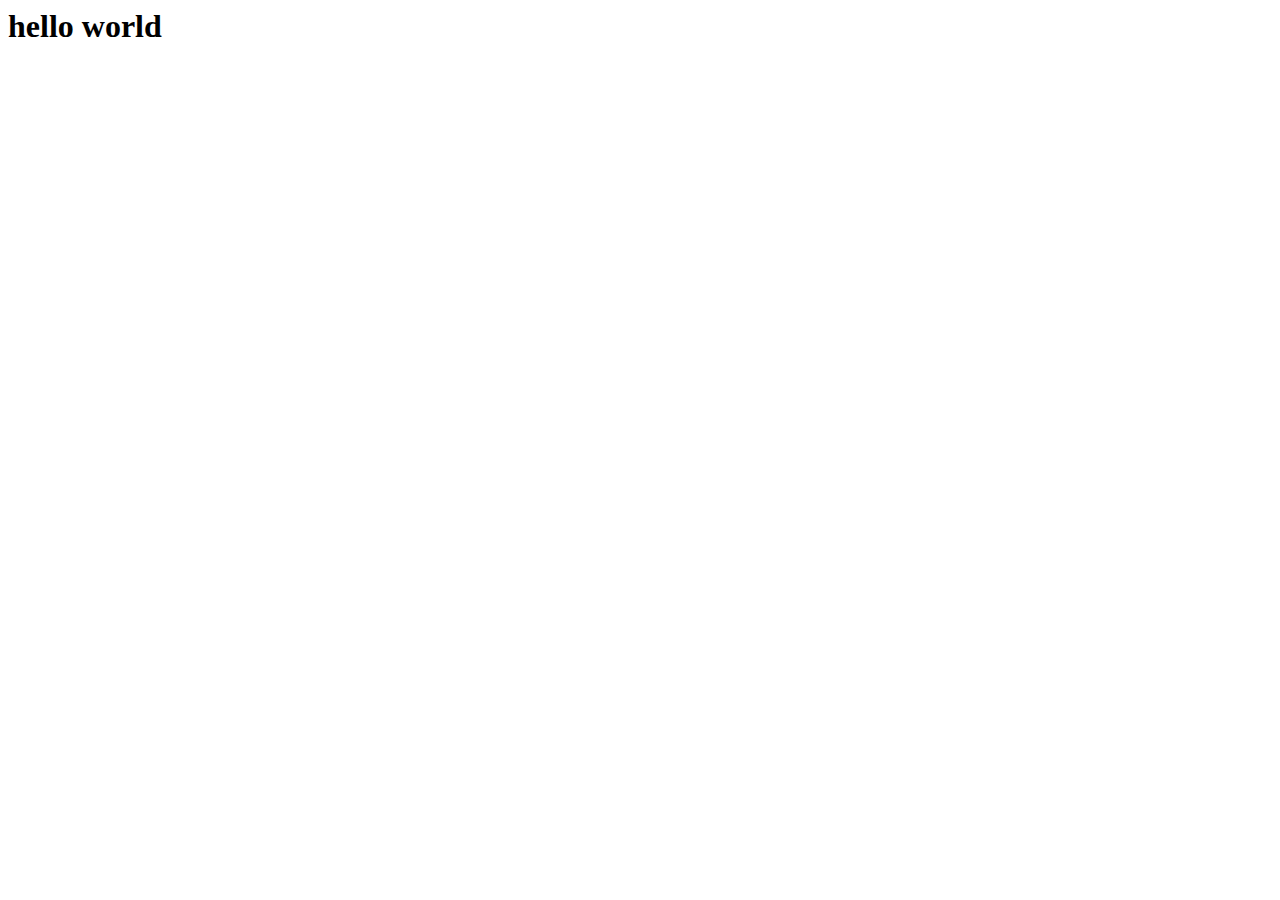
==== index.html @ 4faffb24 "initial commit" ====
<html lang="en">
<head>
    <meta charset="UTF-8">
    <meta name="viewport" content="width=<device-width>, initial-scale=1.0">
    <title>Document</title>
</head>
<body>
    <h1>hello world</h1>
</body>
</html>
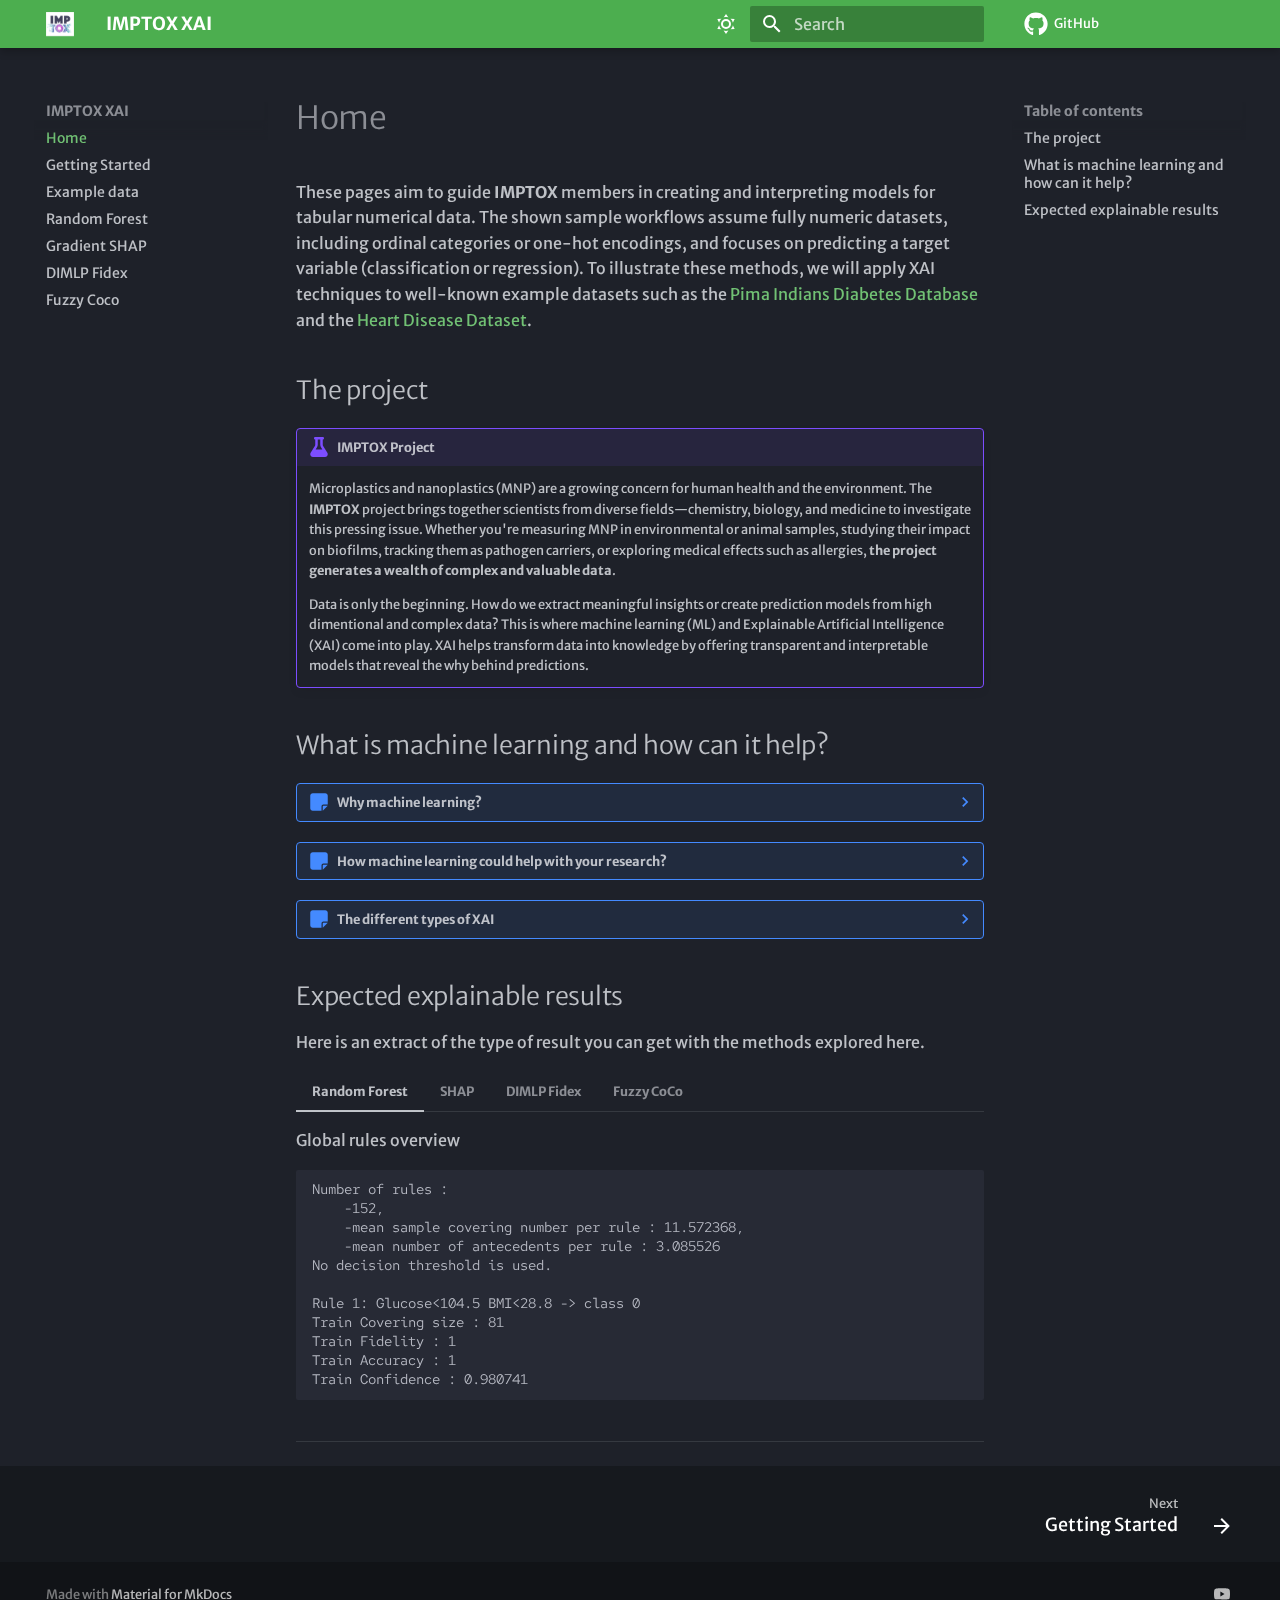
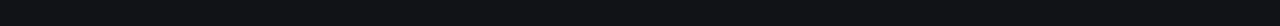
==== commit 11149686: "Deployed 95160ff with MkDocs version: 1.6.1" ====
--- a/index.html
+++ b/index.html
@@ -1,10 +1,730 @@
-<html lang="en">
-<head>
-    <meta charset="UTF-8">
-    <meta name="viewport" content="width=<device-width>, initial-scale=1.0">
-    <title>Document</title>
-</head>
-<body>
-    <h1>hello world</h1>
-</body>
+
+<!doctype html>
+<html lang="en" class="no-js">
+  <head>
+    
+      <meta charset="utf-8">
+      <meta name="viewport" content="width=device-width,initial-scale=1">
+      
+      
+      
+      
+      
+        <link rel="next" href="aInstallation/">
+      
+      
+      <link rel="icon" href="assets/favicon/imptox-rgb_white.ico">
+      <meta name="generator" content="mkdocs-1.6.1, mkdocs-material-9.6.5">
+    
+    
+      
+        <title>IMPTOX XAI</title>
+      
+    
+    
+      <link rel="stylesheet" href="assets/stylesheets/main.8608ea7d.min.css">
+      
+        
+        <link rel="stylesheet" href="assets/stylesheets/palette.06af60db.min.css">
+      
+      
+  
+  
+    
+    
+  
+    
+    
+  
+    
+    
+  
+    
+    
+  
+    
+    
+  
+    
+    
+  
+    
+    
+  
+    
+    
+  
+    
+    
+  
+    
+    
+  
+    
+    
+  
+    
+    
+  
+  
+  <style>:root{--md-admonition-icon--note:url('data:image/svg+xml;charset=utf-8,<svg xmlns="http://www.w3.org/2000/svg" viewBox="0 0 448 512"><!--! Font Awesome Free 6.7.2 by @fontawesome - https://fontawesome.com License - https://fontawesome.com/license/free (Icons: CC BY 4.0, Fonts: SIL OFL 1.1, Code: MIT License) Copyright 2024 Fonticons, Inc.--><path d="M64 32C28.7 32 0 60.7 0 96v320c0 35.3 28.7 64 64 64h224V368c0-26.5 21.5-48 48-48h112V96c0-35.3-28.7-64-64-64zm384 320H336c-8.8 0-16 7.2-16 16v112l32-32 64-64z"/></svg>');--md-admonition-icon--abstract:url('data:image/svg+xml;charset=utf-8,<svg xmlns="http://www.w3.org/2000/svg" viewBox="0 0 448 512"><!--! Font Awesome Free 6.7.2 by @fontawesome - https://fontawesome.com License - https://fontawesome.com/license/free (Icons: CC BY 4.0, Fonts: SIL OFL 1.1, Code: MIT License) Copyright 2024 Fonticons, Inc.--><path d="M96 0C43 0 0 43 0 96v320c0 53 43 96 96 96h320c17.7 0 32-14.3 32-32s-14.3-32-32-32v-64c17.7 0 32-14.3 32-32V32c0-17.7-14.3-32-32-32H96m0 384h256v64H96c-17.7 0-32-14.3-32-32s14.3-32 32-32m32-240c0-8.8 7.2-16 16-16h192c8.8 0 16 7.2 16 16s-7.2 16-16 16H144c-8.8 0-16-7.2-16-16m16 48h192c8.8 0 16 7.2 16 16s-7.2 16-16 16H144c-8.8 0-16-7.2-16-16s7.2-16 16-16"/></svg>');--md-admonition-icon--info:url('data:image/svg+xml;charset=utf-8,<svg xmlns="http://www.w3.org/2000/svg" viewBox="0 0 512 512"><!--! Font Awesome Free 6.7.2 by @fontawesome - https://fontawesome.com License - https://fontawesome.com/license/free (Icons: CC BY 4.0, Fonts: SIL OFL 1.1, Code: MIT License) Copyright 2024 Fonticons, Inc.--><path d="M256 512a256 256 0 1 0 0-512 256 256 0 1 0 0 512m-40-176h24v-64h-24c-13.3 0-24-10.7-24-24s10.7-24 24-24h48c13.3 0 24 10.7 24 24v88h8c13.3 0 24 10.7 24 24s-10.7 24-24 24h-80c-13.3 0-24-10.7-24-24s10.7-24 24-24m40-208a32 32 0 1 1 0 64 32 32 0 1 1 0-64"/></svg>');--md-admonition-icon--tip:url('data:image/svg+xml;charset=utf-8,<svg xmlns="http://www.w3.org/2000/svg" viewBox="0 0 512 512"><!--! Font Awesome Free 6.7.2 by @fontawesome - https://fontawesome.com License - https://fontawesome.com/license/free (Icons: CC BY 4.0, Fonts: SIL OFL 1.1, Code: MIT License) Copyright 2024 Fonticons, Inc.--><path d="M480 32c0-12.9-7.8-24.6-19.8-29.6S434.5.2 425.3 9.3L381.7 53c-48 48-113.1 75-181 75H64c-35.3 0-64 28.7-64 64v96c0 35.3 28.7 64 64 64v128c0 17.7 14.3 32 32 32h64c17.7 0 32-14.3 32-32V352h8.7c67.9 0 133 27 181 75l43.6 43.6c9.2 9.2 22.9 11.9 34.9 6.9s19.8-16.6 19.8-29.6V300.3c18.6-8.8 32-32.5 32-60.4s-13.4-51.6-32-60.4zm-64 76.7v262.6C357.2 317.8 280.5 288 200.7 288H192v-96h8.7c79.8 0 156.5-29.8 215.3-83.3"/></svg>');--md-admonition-icon--success:url('data:image/svg+xml;charset=utf-8,<svg xmlns="http://www.w3.org/2000/svg" viewBox="0 0 448 512"><!--! Font Awesome Free 6.7.2 by @fontawesome - https://fontawesome.com License - https://fontawesome.com/license/free (Icons: CC BY 4.0, Fonts: SIL OFL 1.1, Code: MIT License) Copyright 2024 Fonticons, Inc.--><path d="M438.6 105.4c12.5 12.5 12.5 32.8 0 45.3l-256 256c-12.5 12.5-32.8 12.5-45.3 0l-128-128c-12.5-12.5-12.5-32.8 0-45.3s32.8-12.5 45.3 0L160 338.7l233.4-233.3c12.5-12.5 32.8-12.5 45.3 0z"/></svg>');--md-admonition-icon--question:url('data:image/svg+xml;charset=utf-8,<svg xmlns="http://www.w3.org/2000/svg" viewBox="0 0 512 512"><!--! Font Awesome Free 6.7.2 by @fontawesome - https://fontawesome.com License - https://fontawesome.com/license/free (Icons: CC BY 4.0, Fonts: SIL OFL 1.1, Code: MIT License) Copyright 2024 Fonticons, Inc.--><path d="M256 512a256 256 0 1 0 0-512 256 256 0 1 0 0 512m-86.2-346.7c7.9-22.3 29.1-37.3 52.8-37.3h58.3c34.9 0 63.1 28.3 63.1 63.1 0 22.6-12.1 43.5-31.7 54.8L280 264.4c-.2 13-10.9 23.6-24 23.6-13.3 0-24-10.7-24-24v-13.5c0-8.6 4.6-16.5 12.1-20.8l44.3-25.4c4.7-2.7 7.6-7.7 7.6-13.1 0-8.4-6.8-15.1-15.1-15.1h-58.3c-3.4 0-6.4 2.1-7.5 5.3l-.4 1.2c-4.4 12.5-18.2 19-30.6 14.6s-19-18.2-14.6-30.6l.4-1.2zM224 352a32 32 0 1 1 64 0 32 32 0 1 1-64 0"/></svg>');--md-admonition-icon--warning:url('data:image/svg+xml;charset=utf-8,<svg xmlns="http://www.w3.org/2000/svg" viewBox="0 0 512 512"><!--! Font Awesome Free 6.7.2 by @fontawesome - https://fontawesome.com License - https://fontawesome.com/license/free (Icons: CC BY 4.0, Fonts: SIL OFL 1.1, Code: MIT License) Copyright 2024 Fonticons, Inc.--><path d="M256 32c14.2 0 27.3 7.5 34.5 19.8l216 368c7.3 12.4 7.3 27.7.2 40.1S486.3 480 472 480H40c-14.3 0-27.6-7.7-34.7-20.1s-7-27.8.2-40.1l216-368C228.7 39.5 241.8 32 256 32m0 128c-13.3 0-24 10.7-24 24v112c0 13.3 10.7 24 24 24s24-10.7 24-24V184c0-13.3-10.7-24-24-24m32 224a32 32 0 1 0-64 0 32 32 0 1 0 64 0"/></svg>');--md-admonition-icon--failure:url('data:image/svg+xml;charset=utf-8,<svg xmlns="http://www.w3.org/2000/svg" viewBox="0 0 512 512"><!--! Font Awesome Free 6.7.2 by @fontawesome - https://fontawesome.com License - https://fontawesome.com/license/free (Icons: CC BY 4.0, Fonts: SIL OFL 1.1, Code: MIT License) Copyright 2024 Fonticons, Inc.--><path d="M459.1 52.4 442.6 6.5c-1.9-3.9-6.1-6.5-10.5-6.5s-8.5 2.6-10.4 6.5l-16.5 45.9-46 16.8c-4.3 1.6-7.3 5.9-7.2 10.4 0 4.5 3 8.7 7.2 10.2l45.7 16.8 16.8 45.8c1.5 4.4 5.8 7.5 10.4 7.5s8.9-3.1 10.4-7.5l16.5-45.8 45.7-16.8c4.2-1.5 7.2-5.7 7.2-10.2 0-4.6-3-8.9-7.2-10.4zm-132.4 53c-12.5-12.5-32.8-12.5-45.3 0l-2.9 2.9c-22-8-45.8-12.3-70.5-12.3C93.1 96 0 189.1 0 304s93.1 208 208 208 208-93.1 208-208c0-24.7-4.3-48.5-12.2-70.5l2.9-2.9c12.5-12.5 12.5-32.8 0-45.3l-80-80zM200 192c-57.4 0-104 46.6-104 104v8c0 8.8-7.2 16-16 16s-16-7.2-16-16v-8c0-75.1 60.9-136 136-136h8c8.8 0 16 7.2 16 16s-7.2 16-16 16z"/></svg>');--md-admonition-icon--danger:url('data:image/svg+xml;charset=utf-8,<svg xmlns="http://www.w3.org/2000/svg" viewBox="0 0 512 512"><!--! Font Awesome Free 6.7.2 by @fontawesome - https://fontawesome.com License - https://fontawesome.com/license/free (Icons: CC BY 4.0, Fonts: SIL OFL 1.1, Code: MIT License) Copyright 2024 Fonticons, Inc.--><path d="M416 398.9c58.5-41.1 96-104.1 96-174.9C512 100.3 397.4 0 256 0S0 100.3 0 224c0 70.7 37.5 133.8 96 174.9V464c0 26.5 21.5 48 48 48h48v-48c0-8.8 7.2-16 16-16s16 7.2 16 16v48h64v-48c0-8.8 7.2-16 16-16s16 7.2 16 16v48h48c26.5 0 48-21.5 48-48v-65.1M96 256a64 64 0 1 1 128 0 64 64 0 1 1-128 0m256-64a64 64 0 1 1 0 128 64 64 0 1 1 0-128"/></svg>');--md-admonition-icon--bug:url('data:image/svg+xml;charset=utf-8,<svg xmlns="http://www.w3.org/2000/svg" viewBox="0 0 640 512"><!--! Font Awesome Free 6.7.2 by @fontawesome - https://fontawesome.com License - https://fontawesome.com/license/free (Icons: CC BY 4.0, Fonts: SIL OFL 1.1, Code: MIT License) Copyright 2024 Fonticons, Inc.--><path d="M320 0c17.7 0 32 14.3 32 32v64h120c39.8 0 72 32.2 72 72v272c0 39.8-32.2 72-72 72H168c-39.8 0-72-32.2-72-72V168c0-39.8 32.2-72 72-72h120V32c0-17.7 14.3-32 32-32M208 384c-8.8 0-16 7.2-16 16s7.2 16 16 16h32c8.8 0 16-7.2 16-16s-7.2-16-16-16zm96 0c-8.8 0-16 7.2-16 16s7.2 16 16 16h32c8.8 0 16-7.2 16-16s-7.2-16-16-16zm96 0c-8.8 0-16 7.2-16 16s7.2 16 16 16h32c8.8 0 16-7.2 16-16s-7.2-16-16-16zM264 256a40 40 0 1 0-80 0 40 40 0 1 0 80 0m152 40a40 40 0 1 0 0-80 40 40 0 1 0 0 80M48 224h16v192H48c-26.5 0-48-21.5-48-48v-96c0-26.5 21.5-48 48-48m544 0c26.5 0 48 21.5 48 48v96c0 26.5-21.5 48-48 48h-16V224z"/></svg>');--md-admonition-icon--example:url('data:image/svg+xml;charset=utf-8,<svg xmlns="http://www.w3.org/2000/svg" viewBox="0 0 448 512"><!--! Font Awesome Free 6.7.2 by @fontawesome - https://fontawesome.com License - https://fontawesome.com/license/free (Icons: CC BY 4.0, Fonts: SIL OFL 1.1, Code: MIT License) Copyright 2024 Fonticons, Inc.--><path d="M288 0H128c-17.7 0-32 14.3-32 32s14.3 32 32 32v132.8c0 11.8-3.3 23.5-9.5 33.5L10.3 406.2C3.6 417.2 0 429.7 0 442.6 0 480.9 31.1 512 69.4 512h309.2c38.3 0 69.4-31.1 69.4-69.4 0-12.8-3.6-25.4-10.3-36.4L329.5 230.4c-6.2-10.1-9.5-21.7-9.5-33.5V64c17.7 0 32-14.3 32-32S337.7 0 320 0zm-96 196.8V64h64v132.8c0 23.7 6.6 46.9 19 67.1l34.5 56.1h-171l34.5-56.1c12.4-20.2 19-43.4 19-67.1"/></svg>');--md-admonition-icon--quote:url('data:image/svg+xml;charset=utf-8,<svg xmlns="http://www.w3.org/2000/svg" viewBox="0 0 448 512"><!--! Font Awesome Free 6.7.2 by @fontawesome - https://fontawesome.com License - https://fontawesome.com/license/free (Icons: CC BY 4.0, Fonts: SIL OFL 1.1, Code: MIT License) Copyright 2024 Fonticons, Inc.--><path d="M0 216C0 149.7 53.7 96 120 96h8c17.7 0 32 14.3 32 32s-14.3 32-32 32h-8c-30.9 0-56 25.1-56 56v8h64c35.3 0 64 28.7 64 64v64c0 35.3-28.7 64-64 64H64c-35.3 0-64-28.7-64-64V216m256 0c0-66.3 53.7-120 120-120h8c17.7 0 32 14.3 32 32s-14.3 32-32 32h-8c-30.9 0-56 25.1-56 56v8h64c35.3 0 64 28.7 64 64v64c0 35.3-28.7 64-64 64h-64c-35.3 0-64-28.7-64-64V216"/></svg>');}</style>
+
+
+
+    
+    
+      
+    
+    
+      
+        
+        
+        <link rel="preconnect" href="https://fonts.gstatic.com" crossorigin>
+        <link rel="stylesheet" href="https://fonts.googleapis.com/css?family=Merriweather+Sans:300,300i,400,400i,700,700i%7CRed+Hat+Mono:400,400i,700,700i&display=fallback">
+        <style>:root{--md-text-font:"Merriweather Sans";--md-code-font:"Red Hat Mono"}</style>
+      
+    
+    
+    <script>__md_scope=new URL(".",location),__md_hash=e=>[...e].reduce(((e,_)=>(e<<5)-e+_.charCodeAt(0)),0),__md_get=(e,_=localStorage,t=__md_scope)=>JSON.parse(_.getItem(t.pathname+"."+e)),__md_set=(e,_,t=localStorage,a=__md_scope)=>{try{t.setItem(a.pathname+"."+e,JSON.stringify(_))}catch(e){}}</script>
+    
+      
+
+    
+    
+    
+  </head>
+  
+  
+    
+    
+      
+    
+    
+    
+    
+    <body dir="ltr" data-md-color-scheme="slate" data-md-color-primary="green" data-md-color-accent="deep-purple">
+  
+    
+    <input class="md-toggle" data-md-toggle="drawer" type="checkbox" id="__drawer" autocomplete="off">
+    <input class="md-toggle" data-md-toggle="search" type="checkbox" id="__search" autocomplete="off">
+    <label class="md-overlay" for="__drawer"></label>
+    <div data-md-component="skip">
+      
+        
+        <a href="#home" class="md-skip">
+          Skip to content
+        </a>
+      
+    </div>
+    <div data-md-component="announce">
+      
+    </div>
+    
+    
+      
+
+  
+
+<header class="md-header md-header--shadow" data-md-component="header">
+  <nav class="md-header__inner md-grid" aria-label="Header">
+    <a href="." title="IMPTOX XAI" class="md-header__button md-logo" aria-label="IMPTOX XAI" data-md-component="logo">
+      
+  <img src="assets/img/imptox-rgb.jpg" alt="logo">
+
+    </a>
+    <label class="md-header__button md-icon" for="__drawer">
+      
+      <svg xmlns="http://www.w3.org/2000/svg" viewBox="0 0 24 24"><path d="M3 6h18v2H3zm0 5h18v2H3zm0 5h18v2H3z"/></svg>
+    </label>
+    <div class="md-header__title" data-md-component="header-title">
+      <div class="md-header__ellipsis">
+        <div class="md-header__topic">
+          <span class="md-ellipsis">
+            IMPTOX XAI
+          </span>
+        </div>
+        <div class="md-header__topic" data-md-component="header-topic">
+          <span class="md-ellipsis">
+            
+              Home
+            
+          </span>
+        </div>
+      </div>
+    </div>
+    
+      
+        <form class="md-header__option" data-md-component="palette">
+  
+    
+    
+    
+    <input class="md-option" data-md-color-media="" data-md-color-scheme="slate" data-md-color-primary="green" data-md-color-accent="deep-purple"  aria-label="Dark mode"  type="radio" name="__palette" id="__palette_0">
+    
+      <label class="md-header__button md-icon" title="Dark mode" for="__palette_1" hidden>
+        <svg xmlns="http://www.w3.org/2000/svg" viewBox="0 0 24 24"><path d="M12 7a5 5 0 0 1 5 5 5 5 0 0 1-5 5 5 5 0 0 1-5-5 5 5 0 0 1 5-5m0 2a3 3 0 0 0-3 3 3 3 0 0 0 3 3 3 3 0 0 0 3-3 3 3 0 0 0-3-3m0-7 2.39 3.42C13.65 5.15 12.84 5 12 5s-1.65.15-2.39.42zM3.34 7l4.16-.35A7.2 7.2 0 0 0 5.94 8.5c-.44.74-.69 1.5-.83 2.29zm.02 10 1.76-3.77a7.131 7.131 0 0 0 2.38 4.14zM20.65 7l-1.77 3.79a7.02 7.02 0 0 0-2.38-4.15zm-.01 10-4.14.36c.59-.51 1.12-1.14 1.54-1.86.42-.73.69-1.5.83-2.29zM12 22l-2.41-3.44c.74.27 1.55.44 2.41.44.82 0 1.63-.17 2.37-.44z"/></svg>
+      </label>
+    
+  
+    
+    
+    
+    <input class="md-option" data-md-color-media="" data-md-color-scheme="default" data-md-color-primary="cyan" data-md-color-accent="purple"  aria-label="Light mode"  type="radio" name="__palette" id="__palette_1">
+    
+      <label class="md-header__button md-icon" title="Light mode" for="__palette_0" hidden>
+        <svg xmlns="http://www.w3.org/2000/svg" viewBox="0 0 24 24"><path d="m17.75 4.09-2.53 1.94.91 3.06-2.63-1.81-2.63 1.81.91-3.06-2.53-1.94L12.44 4l1.06-3 1.06 3zm3.5 6.91-1.64 1.25.59 1.98-1.7-1.17-1.7 1.17.59-1.98L15.75 11l2.06-.05L18.5 9l.69 1.95zm-2.28 4.95c.83-.08 1.72 1.1 1.19 1.85-.32.45-.66.87-1.08 1.27C15.17 23 8.84 23 4.94 19.07c-3.91-3.9-3.91-10.24 0-14.14.4-.4.82-.76 1.27-1.08.75-.53 1.93.36 1.85 1.19-.27 2.86.69 5.83 2.89 8.02a9.96 9.96 0 0 0 8.02 2.89m-1.64 2.02a12.08 12.08 0 0 1-7.8-3.47c-2.17-2.19-3.33-5-3.49-7.82-2.81 3.14-2.7 7.96.31 10.98 3.02 3.01 7.84 3.12 10.98.31"/></svg>
+      </label>
+    
+  
+</form>
+      
+    
+    
+      <script>var palette=__md_get("__palette");if(palette&&palette.color){if("(prefers-color-scheme)"===palette.color.media){var media=matchMedia("(prefers-color-scheme: light)"),input=document.querySelector(media.matches?"[data-md-color-media='(prefers-color-scheme: light)']":"[data-md-color-media='(prefers-color-scheme: dark)']");palette.color.media=input.getAttribute("data-md-color-media"),palette.color.scheme=input.getAttribute("data-md-color-scheme"),palette.color.primary=input.getAttribute("data-md-color-primary"),palette.color.accent=input.getAttribute("data-md-color-accent")}for(var[key,value]of Object.entries(palette.color))document.body.setAttribute("data-md-color-"+key,value)}</script>
+    
+    
+    
+      <label class="md-header__button md-icon" for="__search">
+        
+        <svg xmlns="http://www.w3.org/2000/svg" viewBox="0 0 24 24"><path d="M9.5 3A6.5 6.5 0 0 1 16 9.5c0 1.61-.59 3.09-1.56 4.23l.27.27h.79l5 5-1.5 1.5-5-5v-.79l-.27-.27A6.52 6.52 0 0 1 9.5 16 6.5 6.5 0 0 1 3 9.5 6.5 6.5 0 0 1 9.5 3m0 2C7 5 5 7 5 9.5S7 14 9.5 14 14 12 14 9.5 12 5 9.5 5"/></svg>
+      </label>
+      <div class="md-search" data-md-component="search" role="dialog">
+  <label class="md-search__overlay" for="__search"></label>
+  <div class="md-search__inner" role="search">
+    <form class="md-search__form" name="search">
+      <input type="text" class="md-search__input" name="query" aria-label="Search" placeholder="Search" autocapitalize="off" autocorrect="off" autocomplete="off" spellcheck="false" data-md-component="search-query" required>
+      <label class="md-search__icon md-icon" for="__search">
+        
+        <svg xmlns="http://www.w3.org/2000/svg" viewBox="0 0 24 24"><path d="M9.5 3A6.5 6.5 0 0 1 16 9.5c0 1.61-.59 3.09-1.56 4.23l.27.27h.79l5 5-1.5 1.5-5-5v-.79l-.27-.27A6.52 6.52 0 0 1 9.5 16 6.5 6.5 0 0 1 3 9.5 6.5 6.5 0 0 1 9.5 3m0 2C7 5 5 7 5 9.5S7 14 9.5 14 14 12 14 9.5 12 5 9.5 5"/></svg>
+        
+        <svg xmlns="http://www.w3.org/2000/svg" viewBox="0 0 24 24"><path d="M20 11v2H8l5.5 5.5-1.42 1.42L4.16 12l7.92-7.92L13.5 5.5 8 11z"/></svg>
+      </label>
+      <nav class="md-search__options" aria-label="Search">
+        
+        <button type="reset" class="md-search__icon md-icon" title="Clear" aria-label="Clear" tabindex="-1">
+          
+          <svg xmlns="http://www.w3.org/2000/svg" viewBox="0 0 24 24"><path d="M19 6.41 17.59 5 12 10.59 6.41 5 5 6.41 10.59 12 5 17.59 6.41 19 12 13.41 17.59 19 19 17.59 13.41 12z"/></svg>
+        </button>
+      </nav>
+      
+    </form>
+    <div class="md-search__output">
+      <div class="md-search__scrollwrap" tabindex="0" data-md-scrollfix>
+        <div class="md-search-result" data-md-component="search-result">
+          <div class="md-search-result__meta">
+            Initializing search
+          </div>
+          <ol class="md-search-result__list" role="presentation"></ol>
+        </div>
+      </div>
+    </div>
+  </div>
+</div>
+    
+    
+      <div class="md-header__source">
+        <a href="https://github.com/ThibaultSchowing/IMPTOX_XAI" title="Go to repository" class="md-source" data-md-component="source">
+  <div class="md-source__icon md-icon">
+    
+    <svg xmlns="http://www.w3.org/2000/svg" viewBox="0 0 496 512"><!--! Font Awesome Free 6.7.2 by @fontawesome - https://fontawesome.com License - https://fontawesome.com/license/free (Icons: CC BY 4.0, Fonts: SIL OFL 1.1, Code: MIT License) Copyright 2024 Fonticons, Inc.--><path d="M165.9 397.4c0 2-2.3 3.6-5.2 3.6-3.3.3-5.6-1.3-5.6-3.6 0-2 2.3-3.6 5.2-3.6 3-.3 5.6 1.3 5.6 3.6m-31.1-4.5c-.7 2 1.3 4.3 4.3 4.9 2.6 1 5.6 0 6.2-2s-1.3-4.3-4.3-5.2c-2.6-.7-5.5.3-6.2 2.3m44.2-1.7c-2.9.7-4.9 2.6-4.6 4.9.3 2 2.9 3.3 5.9 2.6 2.9-.7 4.9-2.6 4.6-4.6-.3-1.9-3-3.2-5.9-2.9M244.8 8C106.1 8 0 113.3 0 252c0 110.9 69.8 205.8 169.5 239.2 12.8 2.3 17.3-5.6 17.3-12.1 0-6.2-.3-40.4-.3-61.4 0 0-70 15-84.7-29.8 0 0-11.4-29.1-27.8-36.6 0 0-22.9-15.7 1.6-15.4 0 0 24.9 2 38.6 25.8 21.9 38.6 58.6 27.5 72.9 20.9 2.3-16 8.8-27.1 16-33.7-55.9-6.2-112.3-14.3-112.3-110.5 0-27.5 7.6-41.3 23.6-58.9-2.6-6.5-11.1-33.3 2.6-67.9 20.9-6.5 69 27 69 27 20-5.6 41.5-8.5 62.8-8.5s42.8 2.9 62.8 8.5c0 0 48.1-33.6 69-27 13.7 34.7 5.2 61.4 2.6 67.9 16 17.7 25.8 31.5 25.8 58.9 0 96.5-58.9 104.2-114.8 110.5 9.2 7.9 17 22.9 17 46.4 0 33.7-.3 75.4-.3 83.6 0 6.5 4.6 14.4 17.3 12.1C428.2 457.8 496 362.9 496 252 496 113.3 383.5 8 244.8 8M97.2 352.9c-1.3 1-1 3.3.7 5.2 1.6 1.6 3.9 2.3 5.2 1 1.3-1 1-3.3-.7-5.2-1.6-1.6-3.9-2.3-5.2-1m-10.8-8.1c-.7 1.3.3 2.9 2.3 3.9 1.6 1 3.6.7 4.3-.7.7-1.3-.3-2.9-2.3-3.9-2-.6-3.6-.3-4.3.7m32.4 35.6c-1.6 1.3-1 4.3 1.3 6.2 2.3 2.3 5.2 2.6 6.5 1 1.3-1.3.7-4.3-1.3-6.2-2.2-2.3-5.2-2.6-6.5-1m-11.4-14.7c-1.6 1-1.6 3.6 0 5.9s4.3 3.3 5.6 2.3c1.6-1.3 1.6-3.9 0-6.2-1.4-2.3-4-3.3-5.6-2"/></svg>
+  </div>
+  <div class="md-source__repository">
+    GitHub
+  </div>
+</a>
+      </div>
+    
+  </nav>
+  
+</header>
+    
+    <div class="md-container" data-md-component="container">
+      
+      
+        
+          
+        
+      
+      <main class="md-main" data-md-component="main">
+        <div class="md-main__inner md-grid">
+          
+            
+              
+              <div class="md-sidebar md-sidebar--primary" data-md-component="sidebar" data-md-type="navigation" >
+                <div class="md-sidebar__scrollwrap">
+                  <div class="md-sidebar__inner">
+                    
+
+
+
+<nav class="md-nav md-nav--primary" aria-label="Navigation" data-md-level="0">
+  <label class="md-nav__title" for="__drawer">
+    <a href="." title="IMPTOX XAI" class="md-nav__button md-logo" aria-label="IMPTOX XAI" data-md-component="logo">
+      
+  <img src="assets/img/imptox-rgb.jpg" alt="logo">
+
+    </a>
+    IMPTOX XAI
+  </label>
+  
+    <div class="md-nav__source">
+      <a href="https://github.com/ThibaultSchowing/IMPTOX_XAI" title="Go to repository" class="md-source" data-md-component="source">
+  <div class="md-source__icon md-icon">
+    
+    <svg xmlns="http://www.w3.org/2000/svg" viewBox="0 0 496 512"><!--! Font Awesome Free 6.7.2 by @fontawesome - https://fontawesome.com License - https://fontawesome.com/license/free (Icons: CC BY 4.0, Fonts: SIL OFL 1.1, Code: MIT License) Copyright 2024 Fonticons, Inc.--><path d="M165.9 397.4c0 2-2.3 3.6-5.2 3.6-3.3.3-5.6-1.3-5.6-3.6 0-2 2.3-3.6 5.2-3.6 3-.3 5.6 1.3 5.6 3.6m-31.1-4.5c-.7 2 1.3 4.3 4.3 4.9 2.6 1 5.6 0 6.2-2s-1.3-4.3-4.3-5.2c-2.6-.7-5.5.3-6.2 2.3m44.2-1.7c-2.9.7-4.9 2.6-4.6 4.9.3 2 2.9 3.3 5.9 2.6 2.9-.7 4.9-2.6 4.6-4.6-.3-1.9-3-3.2-5.9-2.9M244.8 8C106.1 8 0 113.3 0 252c0 110.9 69.8 205.8 169.5 239.2 12.8 2.3 17.3-5.6 17.3-12.1 0-6.2-.3-40.4-.3-61.4 0 0-70 15-84.7-29.8 0 0-11.4-29.1-27.8-36.6 0 0-22.9-15.7 1.6-15.4 0 0 24.9 2 38.6 25.8 21.9 38.6 58.6 27.5 72.9 20.9 2.3-16 8.8-27.1 16-33.7-55.9-6.2-112.3-14.3-112.3-110.5 0-27.5 7.6-41.3 23.6-58.9-2.6-6.5-11.1-33.3 2.6-67.9 20.9-6.5 69 27 69 27 20-5.6 41.5-8.5 62.8-8.5s42.8 2.9 62.8 8.5c0 0 48.1-33.6 69-27 13.7 34.7 5.2 61.4 2.6 67.9 16 17.7 25.8 31.5 25.8 58.9 0 96.5-58.9 104.2-114.8 110.5 9.2 7.9 17 22.9 17 46.4 0 33.7-.3 75.4-.3 83.6 0 6.5 4.6 14.4 17.3 12.1C428.2 457.8 496 362.9 496 252 496 113.3 383.5 8 244.8 8M97.2 352.9c-1.3 1-1 3.3.7 5.2 1.6 1.6 3.9 2.3 5.2 1 1.3-1 1-3.3-.7-5.2-1.6-1.6-3.9-2.3-5.2-1m-10.8-8.1c-.7 1.3.3 2.9 2.3 3.9 1.6 1 3.6.7 4.3-.7.7-1.3-.3-2.9-2.3-3.9-2-.6-3.6-.3-4.3.7m32.4 35.6c-1.6 1.3-1 4.3 1.3 6.2 2.3 2.3 5.2 2.6 6.5 1 1.3-1.3.7-4.3-1.3-6.2-2.2-2.3-5.2-2.6-6.5-1m-11.4-14.7c-1.6 1-1.6 3.6 0 5.9s4.3 3.3 5.6 2.3c1.6-1.3 1.6-3.9 0-6.2-1.4-2.3-4-3.3-5.6-2"/></svg>
+  </div>
+  <div class="md-source__repository">
+    GitHub
+  </div>
+</a>
+    </div>
+  
+  <ul class="md-nav__list" data-md-scrollfix>
+    
+      
+      
+  
+  
+    
+  
+  
+  
+    <li class="md-nav__item md-nav__item--active">
+      
+      <input class="md-nav__toggle md-toggle" type="checkbox" id="__toc">
+      
+      
+        
+      
+      
+        <label class="md-nav__link md-nav__link--active" for="__toc">
+          
+  
+  <span class="md-ellipsis">
+    Home
+    
+  </span>
+  
+
+          <span class="md-nav__icon md-icon"></span>
+        </label>
+      
+      <a href="." class="md-nav__link md-nav__link--active">
+        
+  
+  <span class="md-ellipsis">
+    Home
+    
+  </span>
+  
+
+      </a>
+      
+        
+
+<nav class="md-nav md-nav--secondary" aria-label="Table of contents">
+  
+  
+  
+    
+  
+  
+    <label class="md-nav__title" for="__toc">
+      <span class="md-nav__icon md-icon"></span>
+      Table of contents
+    </label>
+    <ul class="md-nav__list" data-md-component="toc" data-md-scrollfix>
+      
+        <li class="md-nav__item">
+  <a href="#the-project" class="md-nav__link">
+    <span class="md-ellipsis">
+      The project
+    </span>
+  </a>
+  
+</li>
+      
+        <li class="md-nav__item">
+  <a href="#what-is-machine-learning-and-how-can-it-help" class="md-nav__link">
+    <span class="md-ellipsis">
+      What is machine learning and how can it help?
+    </span>
+  </a>
+  
+</li>
+      
+        <li class="md-nav__item">
+  <a href="#expected-explainable-results" class="md-nav__link">
+    <span class="md-ellipsis">
+      Expected explainable results
+    </span>
+  </a>
+  
+</li>
+      
+    </ul>
+  
+</nav>
+      
+    </li>
+  
+
+    
+      
+      
+  
+  
+  
+  
+    <li class="md-nav__item">
+      <a href="aInstallation/" class="md-nav__link">
+        
+  
+  <span class="md-ellipsis">
+    Getting Started
+    
+  </span>
+  
+
+      </a>
+    </li>
+  
+
+    
+      
+      
+  
+  
+  
+  
+    <li class="md-nav__item">
+      <a href="bData/" class="md-nav__link">
+        
+  
+  <span class="md-ellipsis">
+    Example data
+    
+  </span>
+  
+
+      </a>
+    </li>
+  
+
+    
+      
+      
+  
+  
+  
+  
+    <li class="md-nav__item">
+      <a href="bRandom-Forest/" class="md-nav__link">
+        
+  
+  <span class="md-ellipsis">
+    Random Forest
+    
+  </span>
+  
+
+      </a>
+    </li>
+  
+
+    
+      
+      
+  
+  
+  
+  
+    <li class="md-nav__item">
+      <a href="cMLP/" class="md-nav__link">
+        
+  
+  <span class="md-ellipsis">
+    Gradient SHAP
+    
+  </span>
+  
+
+      </a>
+    </li>
+  
+
+    
+      
+      
+  
+  
+  
+  
+    <li class="md-nav__item">
+      <a href="dDIMLP-Fidex/" class="md-nav__link">
+        
+  
+  <span class="md-ellipsis">
+    DIMLP Fidex
+    
+  </span>
+  
+
+      </a>
+    </li>
+  
+
+    
+      
+      
+  
+  
+  
+  
+    <li class="md-nav__item">
+      <a href="eFuzzy-CoCo/" class="md-nav__link">
+        
+  
+  <span class="md-ellipsis">
+    Fuzzy Coco
+    
+  </span>
+  
+
+      </a>
+    </li>
+  
+
+    
+  </ul>
+</nav>
+                  </div>
+                </div>
+              </div>
+            
+            
+              
+              <div class="md-sidebar md-sidebar--secondary" data-md-component="sidebar" data-md-type="toc" >
+                <div class="md-sidebar__scrollwrap">
+                  <div class="md-sidebar__inner">
+                    
+
+<nav class="md-nav md-nav--secondary" aria-label="Table of contents">
+  
+  
+  
+    
+  
+  
+    <label class="md-nav__title" for="__toc">
+      <span class="md-nav__icon md-icon"></span>
+      Table of contents
+    </label>
+    <ul class="md-nav__list" data-md-component="toc" data-md-scrollfix>
+      
+        <li class="md-nav__item">
+  <a href="#the-project" class="md-nav__link">
+    <span class="md-ellipsis">
+      The project
+    </span>
+  </a>
+  
+</li>
+      
+        <li class="md-nav__item">
+  <a href="#what-is-machine-learning-and-how-can-it-help" class="md-nav__link">
+    <span class="md-ellipsis">
+      What is machine learning and how can it help?
+    </span>
+  </a>
+  
+</li>
+      
+        <li class="md-nav__item">
+  <a href="#expected-explainable-results" class="md-nav__link">
+    <span class="md-ellipsis">
+      Expected explainable results
+    </span>
+  </a>
+  
+</li>
+      
+    </ul>
+  
+</nav>
+                  </div>
+                </div>
+              </div>
+            
+          
+          
+            <div class="md-content" data-md-component="content">
+              <article class="md-content__inner md-typeset">
+                
+                  
+
+
+  
+  
+
+
+<h1 id="home">Home</h1>
+<p>These pages aim to guide <strong>IMPTOX</strong> members in creating and interpreting models for tabular numerical data. The shown sample workflows assume fully numeric datasets, including ordinal categories or one-hot encodings, and focuses on predicting a target variable (classification or regression). To illustrate these methods, we will apply XAI techniques to well-known example datasets such as the <a href="https://www.kaggle.com/datasets/uciml/pima-indians-diabetes-database">Pima Indians Diabetes Database</a> and the <a href="https://www.kaggle.com/datasets/johnsmith88/heart-disease-dataset">Heart Disease Dataset</a>.</p>
+<h2 id="the-project">The project</h2>
+<div class="admonition example">
+<p class="admonition-title">IMPTOX Project</p>
+<p>Microplastics and nanoplastics (MNP) are a growing concern for human health and the environment. The <strong>IMPTOX</strong> project brings together scientists from diverse fields—chemistry, biology, and medicine to investigate this pressing issue. Whether you're measuring MNP in environmental or animal samples, studying their impact on biofilms, tracking them as pathogen carriers, or exploring medical effects such as allergies, <strong>the project generates a wealth of complex and valuable data</strong>.</p>
+<p>Data is only the beginning. How do we extract meaningful insights or create prediction models from high dimentional and complex data? This is where machine learning (ML) and Explainable Artificial Intelligence (XAI) come into play. XAI helps transform data into knowledge by offering transparent and interpretable models that reveal the why behind predictions.</p>
+</div>
+<h2 id="what-is-machine-learning-and-how-can-it-help">What is machine learning and how can it help?</h2>
+<details class="note">
+<summary>Why machine learning?</summary>
+<p>While traditional statistical analysis excels at accurately describing data and identifying patterns, machine learning algorithms offer the ability to explore more complex and high-dimensional datasets. These advanced methods can capture intricate relationships and non-linear interactions that classic techniques might overlook.  Moreover, machine learning models have the potential to deliver more accurate predictions by learning from complex data interactions. </p>
+</details>
+<details class="note">
+<summary>How machine learning could help with your research?</summary>
+<p>Machine learning allows you to go beyond observations, transforming data into predictions and new hypotheses. With XAI methods, these predictions become understandable and scientifically valuable, allowing to eliminate unused variables and focus on important ones, opening doors to optimized research paths. </p>
+<ul>
+<li><strong>Environmental Insights:</strong> Could patterns in environmental data reveal which microplastic types are present or how they are distributed across ecosystems? </li>
+<li><strong>Pathogen Risks:</strong> Can we uncover hidden relationships between microplastic chemical properties and their role in fostering pathogen growth? </li>
+<li><strong>Health Predictions:</strong> Is it possible to predict health outcomes, such as allergic responses, based on exposure to microplastics combined with patient genotype ? </li>
+</ul>
+</details>
+<details class="note">
+<summary>The different types of XAI</summary>
+<p>TODO - ABE</p>
+<p><mark class="critic">Highlighting</mark></p>
+</details>
+<h2 id="expected-explainable-results">Expected explainable results</h2>
+<p>Here is an extract of the type of result you can get with the methods explored here.</p>
+<div class="tabbed-set tabbed-alternate" data-tabs="1:4"><input checked="checked" id="__tabbed_1_1" name="__tabbed_1" type="radio" /><input id="__tabbed_1_2" name="__tabbed_1" type="radio" /><input id="__tabbed_1_3" name="__tabbed_1" type="radio" /><input id="__tabbed_1_4" name="__tabbed_1" type="radio" /><div class="tabbed-labels"><label for="__tabbed_1_1">Random Forest</label><label for="__tabbed_1_2">SHAP</label><label for="__tabbed_1_3">DIMLP Fidex</label><label for="__tabbed_1_4">Fuzzy CoCo</label></div>
+<div class="tabbed-content">
+<div class="tabbed-block">
+<p>Global rules overview
+<div class="language-text highlight"><pre><span></span><code><span id="__span-0-1"><a id="__codelineno-0-1" name="__codelineno-0-1" href="#__codelineno-0-1"></a>Number of rules : 
+</span><span id="__span-0-2"><a id="__codelineno-0-2" name="__codelineno-0-2" href="#__codelineno-0-2"></a>    -152, 
+</span><span id="__span-0-3"><a id="__codelineno-0-3" name="__codelineno-0-3" href="#__codelineno-0-3"></a>    -mean sample covering number per rule : 11.572368, 
+</span><span id="__span-0-4"><a id="__codelineno-0-4" name="__codelineno-0-4" href="#__codelineno-0-4"></a>    -mean number of antecedents per rule : 3.085526
+</span><span id="__span-0-5"><a id="__codelineno-0-5" name="__codelineno-0-5" href="#__codelineno-0-5"></a>No decision threshold is used.
+</span><span id="__span-0-6"><a id="__codelineno-0-6" name="__codelineno-0-6" href="#__codelineno-0-6"></a>
+</span><span id="__span-0-7"><a id="__codelineno-0-7" name="__codelineno-0-7" href="#__codelineno-0-7"></a>Rule 1: Glucose&lt;104.5 BMI&lt;28.8 -&gt; class 0
+</span><span id="__span-0-8"><a id="__codelineno-0-8" name="__codelineno-0-8" href="#__codelineno-0-8"></a>Train Covering size : 81
+</span><span id="__span-0-9"><a id="__codelineno-0-9" name="__codelineno-0-9" href="#__codelineno-0-9"></a>Train Fidelity : 1
+</span><span id="__span-0-10"><a id="__codelineno-0-10" name="__codelineno-0-10" href="#__codelineno-0-10"></a>Train Accuracy : 1
+</span><span id="__span-0-11"><a id="__codelineno-0-11" name="__codelineno-0-11" href="#__codelineno-0-11"></a>Train Confidence : 0.980741
+</span></code></pre></div></p>
+</div>
+<div class="tabbed-block">
+<p><img alt="Global Variable Influence" src="assets/img/GSHAP_MLP_FN.png" /></p>
+</div>
+<div class="tabbed-block">
+<p><img alt="Global Rules" src="assets/img/dimlp_fidex_glo.png" /></p>
+</div>
+<div class="tabbed-block">
+<p>The created model:</p>
+<div class="admonition hint">
+<ul>
+<li><strong>IF</strong> (Glucose is Glucose.3), <strong>THEN</strong> (OUT is OUT.2)</li>
+<li><strong>IF</strong> (Age is Age.1), <strong>THEN</strong> (OUT is OUT.1)] </li>
+<li><strong>ELSE</strong> (OUT is OUT.2)</li>
+</ul>
+</div>
+<p>Here a test sample is fuzzified and we can see the different rules activations: </p>
+<p><img alt="FUGE prediction visualization" src="assets/img/output_test_8.png" /></p>
+</div>
+</div>
+</div>
+<hr />
+
+
+
+
+
+
+
+
+
+
+
+
+                
+              </article>
+            </div>
+          
+          
+<script>var target=document.getElementById(location.hash.slice(1));target&&target.name&&(target.checked=target.name.startsWith("__tabbed_"))</script>
+        </div>
+        
+      </main>
+      
+        <footer class="md-footer">
+  
+    
+      
+      <nav class="md-footer__inner md-grid" aria-label="Footer" >
+        
+        
+          
+          <a href="aInstallation/" class="md-footer__link md-footer__link--next" aria-label="Next: Getting Started">
+            <div class="md-footer__title">
+              <span class="md-footer__direction">
+                Next
+              </span>
+              <div class="md-ellipsis">
+                Getting Started
+              </div>
+            </div>
+            <div class="md-footer__button md-icon">
+              
+              <svg xmlns="http://www.w3.org/2000/svg" viewBox="0 0 24 24"><path d="M4 11v2h12l-5.5 5.5 1.42 1.42L19.84 12l-7.92-7.92L10.5 5.5 16 11z"/></svg>
+            </div>
+          </a>
+        
+      </nav>
+    
+  
+  <div class="md-footer-meta md-typeset">
+    <div class="md-footer-meta__inner md-grid">
+      <div class="md-copyright">
+  
+  
+    Made with
+    <a href="https://squidfunk.github.io/mkdocs-material/" target="_blank" rel="noopener">
+      Material for MkDocs
+    </a>
+  
+</div>
+      
+        <div class="md-social">
+  
+    
+    
+    
+    
+      
+      
+    
+    <a href="https://www.youtube.com/@imptoxproject" target="_blank" rel="noopener" title="www.youtube.com" class="md-social__link">
+      <svg xmlns="http://www.w3.org/2000/svg" viewBox="0 0 24 24"><path d="M23.498 6.186a3.02 3.02 0 0 0-2.122-2.136C19.505 3.545 12 3.545 12 3.545s-7.505 0-9.377.505A3.02 3.02 0 0 0 .502 6.186C0 8.07 0 12 0 12s0 3.93.502 5.814a3.02 3.02 0 0 0 2.122 2.136c1.871.505 9.376.505 9.376.505s7.505 0 9.377-.505a3.02 3.02 0 0 0 2.122-2.136C24 15.93 24 12 24 12s0-3.93-.502-5.814M9.545 15.568V8.432L15.818 12z"/></svg>
+    </a>
+  
+</div>
+      
+    </div>
+  </div>
+</footer>
+      
+    </div>
+    <div class="md-dialog" data-md-component="dialog">
+      <div class="md-dialog__inner md-typeset"></div>
+    </div>
+    
+    
+    <script id="__config" type="application/json">{"base": ".", "features": ["navigation.footer"], "search": "assets/javascripts/workers/search.f8cc74c7.min.js", "translations": {"clipboard.copied": "Copied to clipboard", "clipboard.copy": "Copy to clipboard", "search.result.more.one": "1 more on this page", "search.result.more.other": "# more on this page", "search.result.none": "No matching documents", "search.result.one": "1 matching document", "search.result.other": "# matching documents", "search.result.placeholder": "Type to start searching", "search.result.term.missing": "Missing", "select.version": "Select version"}}</script>
+    
+    
+      <script src="assets/javascripts/bundle.f1b6f286.min.js"></script>
+      
+    
+  </body>
 </html>--- a/assets/stylesheets/main.8608ea7d.min.css
+++ b/assets/stylesheets/main.8608ea7d.min.css
@@ -0,0 +1 @@
+@charset "UTF-8";html{-webkit-text-size-adjust:none;-moz-text-size-adjust:none;text-size-adjust:none;box-sizing:border-box}*,:after,:before{box-sizing:inherit}@media (prefers-reduced-motion){*,:after,:before{transition:none!important}}body{margin:0}a,button,input,label{-webkit-tap-highlight-color:transparent}a{color:inherit;text-decoration:none}hr{border:0;box-sizing:initial;display:block;height:.05rem;overflow:visible;padding:0}small{font-size:80%}sub,sup{line-height:1em}img{border-style:none}table{border-collapse:initial;border-spacing:0}td,th{font-weight:400;vertical-align:top}button{background:#0000;border:0;font-family:inherit;font-size:inherit;margin:0;padding:0}input{border:0;outline:none}:root{--md-primary-fg-color:#4051b5;--md-primary-fg-color--light:#5d6cc0;--md-primary-fg-color--dark:#303fa1;--md-primary-bg-color:#fff;--md-primary-bg-color--light:#ffffffb3;--md-accent-fg-color:#526cfe;--md-accent-fg-color--transparent:#526cfe1a;--md-accent-bg-color:#fff;--md-accent-bg-color--light:#ffffffb3}[data-md-color-scheme=default]{color-scheme:light}[data-md-color-scheme=default] img[src$="#gh-dark-mode-only"],[data-md-color-scheme=default] img[src$="#only-dark"]{display:none}:root,[data-md-color-scheme=default]{--md-hue:225deg;--md-default-fg-color:#000000de;--md-default-fg-color--light:#0000008a;--md-default-fg-color--lighter:#00000052;--md-default-fg-color--lightest:#00000012;--md-default-bg-color:#fff;--md-default-bg-color--light:#ffffffb3;--md-default-bg-color--lighter:#ffffff4d;--md-default-bg-color--lightest:#ffffff1f;--md-code-fg-color:#36464e;--md-code-bg-color:#f5f5f5;--md-code-hl-color:#4287ff;--md-code-hl-color--light:#4287ff1a;--md-code-hl-number-color:#d52a2a;--md-code-hl-special-color:#db1457;--md-code-hl-function-color:#a846b9;--md-code-hl-constant-color:#6e59d9;--md-code-hl-keyword-color:#3f6ec6;--md-code-hl-string-color:#1c7d4d;--md-code-hl-name-color:var(--md-code-fg-color);--md-code-hl-operator-color:var(--md-default-fg-color--light);--md-code-hl-punctuation-color:var(--md-default-fg-color--light);--md-code-hl-comment-color:var(--md-default-fg-color--light);--md-code-hl-generic-color:var(--md-default-fg-color--light);--md-code-hl-variable-color:var(--md-default-fg-color--light);--md-typeset-color:var(--md-default-fg-color);--md-typeset-a-color:var(--md-primary-fg-color);--md-typeset-del-color:#f5503d26;--md-typeset-ins-color:#0bd57026;--md-typeset-kbd-color:#fafafa;--md-typeset-kbd-accent-color:#fff;--md-typeset-kbd-border-color:#b8b8b8;--md-typeset-mark-color:#ffff0080;--md-typeset-table-color:#0000001f;--md-typeset-table-color--light:rgba(0,0,0,.035);--md-admonition-fg-color:var(--md-default-fg-color);--md-admonition-bg-color:var(--md-default-bg-color);--md-warning-fg-color:#000000de;--md-warning-bg-color:#ff9;--md-footer-fg-color:#fff;--md-footer-fg-color--light:#ffffffb3;--md-footer-fg-color--lighter:#ffffff73;--md-footer-bg-color:#000000de;--md-footer-bg-color--dark:#00000052;--md-shadow-z1:0 0.2rem 0.5rem #0000000d,0 0 0.05rem #0000001a;--md-shadow-z2:0 0.2rem 0.5rem #0000001a,0 0 0.05rem #00000040;--md-shadow-z3:0 0.2rem 0.5rem #0003,0 0 0.05rem #00000059}.md-icon svg{fill:currentcolor;display:block;height:1.2rem;width:1.2rem}body{-webkit-font-smoothing:antialiased;-moz-osx-font-smoothing:grayscale;--md-text-font-family:var(--md-text-font,_),-apple-system,BlinkMacSystemFont,Helvetica,Arial,sans-serif;--md-code-font-family:var(--md-code-font,_),SFMono-Regular,Consolas,Menlo,monospace}aside,body,input{font-feature-settings:"kern","liga";color:var(--md-typeset-color);font-family:var(--md-text-font-family)}code,kbd,pre{font-feature-settings:"kern";font-family:var(--md-code-font-family)}:root{--md-typeset-table-sort-icon:url('data:image/svg+xml;charset=utf-8,<svg xmlns="http://www.w3.org/2000/svg" viewBox="0 0 24 24"><path d="m18 21-4-4h3V7h-3l4-4 4 4h-3v10h3M2 19v-2h10v2M2 13v-2h7v2M2 7V5h4v2z"/></svg>');--md-typeset-table-sort-icon--asc:url('data:image/svg+xml;charset=utf-8,<svg xmlns="http://www.w3.org/2000/svg" viewBox="0 0 24 24"><path d="M19 17h3l-4 4-4-4h3V3h2M2 17h10v2H2M6 5v2H2V5m0 6h7v2H2z"/></svg>');--md-typeset-table-sort-icon--desc:url('data:image/svg+xml;charset=utf-8,<svg xmlns="http://www.w3.org/2000/svg" viewBox="0 0 24 24"><path d="M19 7h3l-4-4-4 4h3v14h2M2 17h10v2H2M6 5v2H2V5m0 6h7v2H2z"/></svg>')}.md-typeset{-webkit-print-color-adjust:exact;color-adjust:exact;font-size:.8rem;line-height:1.6;overflow-wrap:break-word}@media print{.md-typeset{font-size:.68rem}}.md-typeset blockquote,.md-typeset dl,.md-typeset figure,.md-typeset ol,.md-typeset pre,.md-typeset ul{margin-bottom:1em;margin-top:1em}.md-typeset h1{color:var(--md-default-fg-color--light);font-size:2em;line-height:1.3;margin:0 0 1.25em}.md-typeset h1,.md-typeset h2{font-weight:300;letter-spacing:-.01em}.md-typeset h2{font-size:1.5625em;line-height:1.4;margin:1.6em 0 .64em}.md-typeset h3{font-size:1.25em;font-weight:400;letter-spacing:-.01em;line-height:1.5;margin:1.6em 0 .8em}.md-typeset h2+h3{margin-top:.8em}.md-typeset h4{font-weight:700;letter-spacing:-.01em;margin:1em 0}.md-typeset h5,.md-typeset h6{color:var(--md-default-fg-color--light);font-size:.8em;font-weight:700;letter-spacing:-.01em;margin:1.25em 0}.md-typeset h5{text-transform:uppercase}.md-typeset h5 code{text-transform:none}.md-typeset hr{border-bottom:.05rem solid var(--md-default-fg-color--lightest);display:flow-root;margin:1.5em 0}.md-typeset a{color:var(--md-typeset-a-color);word-break:break-word}.md-typeset a,.md-typeset a:before{transition:color 125ms}.md-typeset a:focus,.md-typeset a:hover{color:var(--md-accent-fg-color)}.md-typeset a:focus code,.md-typeset a:hover code{background-color:var(--md-accent-fg-color--transparent)}.md-typeset a code{color:currentcolor;transition:background-color 125ms}.md-typeset a.focus-visible{outline-color:var(--md-accent-fg-color);outline-offset:.2rem}.md-typeset code,.md-typeset kbd,.md-typeset pre{color:var(--md-code-fg-color);direction:ltr;font-variant-ligatures:none}@media print{.md-typeset code,.md-typeset kbd,.md-typeset pre{white-space:pre-wrap}}.md-typeset code{background-color:var(--md-code-bg-color);border-radius:.1rem;-webkit-box-decoration-break:clone;box-decoration-break:clone;font-size:.85em;padding:0 .2941176471em;word-break:break-word}.md-typeset code:not(.focus-visible){-webkit-tap-highlight-color:transparent;outline:none}.md-typeset pre{display:flow-root;line-height:1.4;position:relative}.md-typeset pre>code{-webkit-box-decoration-break:slice;box-decoration-break:slice;box-shadow:none;display:block;margin:0;outline-color:var(--md-accent-fg-color);overflow:auto;padding:.7720588235em 1.1764705882em;scrollbar-color:var(--md-default-fg-color--lighter) #0000;scrollbar-width:thin;touch-action:auto;word-break:normal}.md-typeset pre>code:hover{scrollbar-color:var(--md-accent-fg-color) #0000}.md-typeset pre>code::-webkit-scrollbar{height:.2rem;width:.2rem}.md-typeset pre>code::-webkit-scrollbar-thumb{background-color:var(--md-default-fg-color--lighter)}.md-typeset pre>code::-webkit-scrollbar-thumb:hover{background-color:var(--md-accent-fg-color)}.md-typeset kbd{background-color:var(--md-typeset-kbd-color);border-radius:.1rem;box-shadow:0 .1rem 0 .05rem var(--md-typeset-kbd-border-color),0 .1rem 0 var(--md-typeset-kbd-border-color),0 -.1rem .2rem var(--md-typeset-kbd-accent-color) inset;color:var(--md-default-fg-color);display:inline-block;font-size:.75em;padding:0 .6666666667em;vertical-align:text-top;word-break:break-word}.md-typeset mark{background-color:var(--md-typeset-mark-color);-webkit-box-decoration-break:clone;box-decoration-break:clone;color:inherit;word-break:break-word}.md-typeset abbr{border-bottom:.05rem dotted var(--md-default-fg-color--light);cursor:help;text-decoration:none}.md-typeset small{opacity:.75}[dir=ltr] .md-typeset sub,[dir=ltr] .md-typeset sup{margin-left:.078125em}[dir=rtl] .md-typeset sub,[dir=rtl] .md-typeset sup{margin-right:.078125em}[dir=ltr] .md-typeset blockquote{padding-left:.6rem}[dir=rtl] .md-typeset blockquote{padding-right:.6rem}[dir=ltr] .md-typeset blockquote{border-left:.2rem solid var(--md-default-fg-color--lighter)}[dir=rtl] .md-typeset blockquote{border-right:.2rem solid var(--md-default-fg-color--lighter)}.md-typeset blockquote{color:var(--md-default-fg-color--light);margin-left:0;margin-right:0}.md-typeset ul{list-style-type:disc}.md-typeset ul[type]{list-style-type:revert-layer}[dir=ltr] .md-typeset ol,[dir=ltr] .md-typeset ul{margin-left:.625em}[dir=rtl] .md-typeset ol,[dir=rtl] .md-typeset ul{margin-right:.625em}.md-typeset ol,.md-typeset ul{padding:0}.md-typeset ol:not([hidden]),.md-typeset ul:not([hidden]){display:flow-root}.md-typeset ol ol,.md-typeset ul ol{list-style-type:lower-alpha}.md-typeset ol ol ol,.md-typeset ul ol ol{list-style-type:lower-roman}.md-typeset ol ol ol ol,.md-typeset ul ol ol ol{list-style-type:upper-alpha}.md-typeset ol ol ol ol ol,.md-typeset ul ol ol ol ol{list-style-type:upper-roman}.md-typeset ol[type],.md-typeset ul[type]{list-style-type:revert-layer}[dir=ltr] .md-typeset ol li,[dir=ltr] .md-typeset ul li{margin-left:1.25em}[dir=rtl] .md-typeset ol li,[dir=rtl] .md-typeset ul li{margin-right:1.25em}.md-typeset ol li,.md-typeset ul li{margin-bottom:.5em}.md-typeset ol li blockquote,.md-typeset ol li p,.md-typeset ul li blockquote,.md-typeset ul li p{margin:.5em 0}.md-typeset ol li:last-child,.md-typeset ul li:last-child{margin-bottom:0}[dir=ltr] .md-typeset ol li ol,[dir=ltr] .md-typeset ol li ul,[dir=ltr] .md-typeset ul li ol,[dir=ltr] .md-typeset ul li ul{margin-left:.625em}[dir=rtl] .md-typeset ol li ol,[dir=rtl] .md-typeset ol li ul,[dir=rtl] .md-typeset ul li ol,[dir=rtl] .md-typeset ul li ul{margin-right:.625em}.md-typeset ol li ol,.md-typeset ol li ul,.md-typeset ul li ol,.md-typeset ul li ul{margin-bottom:.5em;margin-top:.5em}[dir=ltr] .md-typeset dd{margin-left:1.875em}[dir=rtl] .md-typeset dd{margin-right:1.875em}.md-typeset dd{margin-bottom:1.5em;margin-top:1em}.md-typeset img,.md-typeset svg,.md-typeset video{height:auto;max-width:100%}.md-typeset img[align=left]{margin:1em 1em 1em 0}.md-typeset img[align=right]{margin:1em 0 1em 1em}.md-typeset img[align]:only-child{margin-top:0}.md-typeset figure{display:flow-root;margin:1em auto;max-width:100%;text-align:center;width:-moz-fit-content;width:fit-content}.md-typeset figure img{display:block;margin:0 auto}.md-typeset figcaption{font-style:italic;margin:1em auto;max-width:24rem}.md-typeset iframe{max-width:100%}.md-typeset table:not([class]){background-color:var(--md-default-bg-color);border:.05rem solid var(--md-typeset-table-color);border-radius:.1rem;display:inline-block;font-size:.64rem;max-width:100%;overflow:auto;touch-action:auto}@media print{.md-typeset table:not([class]){display:table}}.md-typeset table:not([class])+*{margin-top:1.5em}.md-typeset table:not([class]) td>:first-child,.md-typeset table:not([class]) th>:first-child{margin-top:0}.md-typeset table:not([class]) td>:last-child,.md-typeset table:not([class]) th>:last-child{margin-bottom:0}.md-typeset table:not([class]) td:not([align]),.md-typeset table:not([class]) th:not([align]){text-align:left}[dir=rtl] .md-typeset table:not([class]) td:not([align]),[dir=rtl] .md-typeset table:not([class]) th:not([align]){text-align:right}.md-typeset table:not([class]) th{font-weight:700;min-width:5rem;padding:.9375em 1.25em;vertical-align:top}.md-typeset table:not([class]) td{border-top:.05rem solid var(--md-typeset-table-color);padding:.9375em 1.25em;vertical-align:top}.md-typeset table:not([class]) tbody tr{transition:background-color 125ms}.md-typeset table:not([class]) tbody tr:hover{background-color:var(--md-typeset-table-color--light);box-shadow:0 .05rem 0 var(--md-default-bg-color) inset}.md-typeset table:not([class]) a{word-break:normal}.md-typeset table th[role=columnheader]{cursor:pointer}[dir=ltr] .md-typeset table th[role=columnheader]:after{margin-left:.5em}[dir=rtl] .md-typeset table th[role=columnheader]:after{margin-right:.5em}.md-typeset table th[role=columnheader]:after{content:"";display:inline-block;height:1.2em;-webkit-mask-image:var(--md-typeset-table-sort-icon);mask-image:var(--md-typeset-table-sort-icon);-webkit-mask-repeat:no-repeat;mask-repeat:no-repeat;-webkit-mask-size:contain;mask-size:contain;transition:background-color 125ms;vertical-align:text-bottom;width:1.2em}.md-typeset table th[role=columnheader]:hover:after{background-color:var(--md-default-fg-color--lighter)}.md-typeset table th[role=columnheader][aria-sort=ascending]:after{background-color:var(--md-default-fg-color--light);-webkit-mask-image:var(--md-typeset-table-sort-icon--asc);mask-image:var(--md-typeset-table-sort-icon--asc)}.md-typeset table th[role=columnheader][aria-sort=descending]:after{background-color:var(--md-default-fg-color--light);-webkit-mask-image:var(--md-typeset-table-sort-icon--desc);mask-image:var(--md-typeset-table-sort-icon--desc)}.md-typeset__scrollwrap{margin:1em -.8rem;overflow-x:auto;touch-action:auto}.md-typeset__table{display:inline-block;margin-bottom:.5em;padding:0 .8rem}@media print{.md-typeset__table{display:block}}html .md-typeset__table table{display:table;margin:0;overflow:hidden;width:100%}@media screen and (max-width:44.984375em){.md-content__inner>pre{margin:1em -.8rem}.md-content__inner>pre code{border-radius:0}}.md-typeset .md-author{border-radius:100%;display:block;flex-shrink:0;height:1.6rem;overflow:hidden;position:relative;transition:color 125ms,transform 125ms;width:1.6rem}.md-typeset .md-author img{display:block}.md-typeset .md-author--more{background:var(--md-default-fg-color--lightest);color:var(--md-default-fg-color--lighter);font-size:.6rem;font-weight:700;line-height:1.6rem;text-align:center}.md-typeset .md-author--long{height:2.4rem;width:2.4rem}.md-typeset a.md-author{transform:scale(1)}.md-typeset a.md-author img{border-radius:100%;filter:grayscale(100%) opacity(75%);transition:filter 125ms}.md-typeset a.md-author:focus,.md-typeset a.md-author:hover{transform:scale(1.1);z-index:1}.md-typeset a.md-author:focus img,.md-typeset a.md-author:hover img{filter:grayscale(0)}.md-banner{background-color:var(--md-footer-bg-color);color:var(--md-footer-fg-color);overflow:auto}@media print{.md-banner{display:none}}.md-banner--warning{background-color:var(--md-warning-bg-color);color:var(--md-warning-fg-color)}.md-banner__inner{font-size:.7rem;margin:.6rem auto;padding:0 .8rem}[dir=ltr] .md-banner__button{float:right}[dir=rtl] .md-banner__button{float:left}.md-banner__button{color:inherit;cursor:pointer;transition:opacity .25s}.no-js .md-banner__button{display:none}.md-banner__button:hover{opacity:.7}html{font-size:125%;height:100%;overflow-x:hidden}@media screen and (min-width:100em){html{font-size:137.5%}}@media screen and (min-width:125em){html{font-size:150%}}body{background-color:var(--md-default-bg-color);display:flex;flex-direction:column;font-size:.5rem;min-height:100%;position:relative;width:100%}@media print{body{display:block}}@media screen and (max-width:59.984375em){body[data-md-scrolllock]{position:fixed}}.md-grid{margin-left:auto;margin-right:auto;max-width:61rem}.md-container{display:flex;flex-direction:column;flex-grow:1}@media print{.md-container{display:block}}.md-main{flex-grow:1}.md-main__inner{display:flex;height:100%;margin-top:1.5rem}.md-ellipsis{overflow:hidden;text-overflow:ellipsis}.md-toggle{display:none}.md-option{height:0;opacity:0;position:absolute;width:0}.md-option:checked+label:not([hidden]){display:block}.md-option.focus-visible+label{outline-color:var(--md-accent-fg-color);outline-style:auto}.md-skip{background-color:var(--md-default-fg-color);border-radius:.1rem;color:var(--md-default-bg-color);font-size:.64rem;margin:.5rem;opacity:0;outline-color:var(--md-accent-fg-color);padding:.3rem .5rem;position:fixed;transform:translateY(.4rem);z-index:-1}.md-skip:focus{opacity:1;transform:translateY(0);transition:transform .25s cubic-bezier(.4,0,.2,1),opacity 175ms 75ms;z-index:10}@page{margin:25mm}:root{--md-clipboard-icon:url('data:image/svg+xml;charset=utf-8,<svg xmlns="http://www.w3.org/2000/svg" viewBox="0 0 24 24"><path d="M19 21H8V7h11m0-2H8a2 2 0 0 0-2 2v14a2 2 0 0 0 2 2h11a2 2 0 0 0 2-2V7a2 2 0 0 0-2-2m-3-4H4a2 2 0 0 0-2 2v14h2V3h12z"/></svg>')}.md-clipboard{border-radius:.1rem;color:var(--md-default-fg-color--lightest);cursor:pointer;height:1.5em;outline-color:var(--md-accent-fg-color);outline-offset:.1rem;position:absolute;right:.5em;top:.5em;transition:color .25s;width:1.5em;z-index:1}@media print{.md-clipboard{display:none}}.md-clipboard:not(.focus-visible){-webkit-tap-highlight-color:transparent;outline:none}:hover>.md-clipboard{color:var(--md-default-fg-color--light)}.md-clipboard:focus,.md-clipboard:hover{color:var(--md-accent-fg-color)}.md-clipboard:after{background-color:currentcolor;content:"";display:block;height:1.125em;margin:0 auto;-webkit-mask-image:var(--md-clipboard-icon);mask-image:var(--md-clipboard-icon);-webkit-mask-position:center;mask-position:center;-webkit-mask-repeat:no-repeat;mask-repeat:no-repeat;-webkit-mask-size:contain;mask-size:contain;width:1.125em}.md-clipboard--inline{cursor:pointer}.md-clipboard--inline code{transition:color .25s,background-color .25s}.md-clipboard--inline:focus code,.md-clipboard--inline:hover code{background-color:var(--md-accent-fg-color--transparent);color:var(--md-accent-fg-color)}.md-typeset .md-code__content{display:grid}@keyframes consent{0%{opacity:0;transform:translateY(100%)}to{opacity:1;transform:translateY(0)}}@keyframes overlay{0%{opacity:0}to{opacity:1}}.md-consent__overlay{animation:overlay .25s both;-webkit-backdrop-filter:blur(.1rem);backdrop-filter:blur(.1rem);background-color:#0000008a;height:100%;opacity:1;position:fixed;top:0;width:100%;z-index:5}.md-consent__inner{animation:consent .5s cubic-bezier(.1,.7,.1,1) both;background-color:var(--md-default-bg-color);border:0;border-radius:.1rem;bottom:0;box-shadow:0 0 .2rem #0000001a,0 .2rem .4rem #0003;max-height:100%;overflow:auto;padding:0;position:fixed;width:100%;z-index:5}.md-consent__form{padding:.8rem}.md-consent__settings{display:none;margin:1em 0}input:checked+.md-consent__settings{display:block}.md-consent__controls{margin-bottom:.8rem}.md-typeset .md-consent__controls .md-button{display:inline}@media screen and (max-width:44.984375em){.md-typeset .md-consent__controls .md-button{display:block;margin-top:.4rem;text-align:center;width:100%}}.md-consent label{cursor:pointer}.md-content{flex-grow:1;min-width:0}.md-content__inner{margin:0 .8rem 1.2rem;padding-top:.6rem}@media screen and (min-width:76.25em){[dir=ltr] .md-sidebar--primary:not([hidden])~.md-content>.md-content__inner{margin-left:1.2rem}[dir=ltr] .md-sidebar--secondary:not([hidden])~.md-content>.md-content__inner,[dir=rtl] .md-sidebar--primary:not([hidden])~.md-content>.md-content__inner{margin-right:1.2rem}[dir=rtl] .md-sidebar--secondary:not([hidden])~.md-content>.md-content__inner{margin-left:1.2rem}}.md-content__inner:before{content:"";display:block;height:.4rem}.md-content__inner>:last-child{margin-bottom:0}[dir=ltr] .md-content__button{float:right}[dir=rtl] .md-content__button{float:left}[dir=ltr] .md-content__button{margin-left:.4rem}[dir=rtl] .md-content__button{margin-right:.4rem}.md-content__button{margin:.4rem 0;padding:0}@media print{.md-content__button{display:none}}.md-typeset .md-content__button{color:var(--md-default-fg-color--lighter)}.md-content__button svg{display:inline;vertical-align:top}[dir=rtl] .md-content__button svg{transform:scaleX(-1)}[dir=ltr] .md-dialog{right:.8rem}[dir=rtl] .md-dialog{left:.8rem}.md-dialog{background-color:var(--md-default-fg-color);border-radius:.1rem;bottom:.8rem;box-shadow:var(--md-shadow-z3);min-width:11.1rem;opacity:0;padding:.4rem .6rem;pointer-events:none;position:fixed;transform:translateY(100%);transition:transform 0ms .4s,opacity .4s;z-index:4}@media print{.md-dialog{display:none}}.md-dialog--active{opacity:1;pointer-events:auto;transform:translateY(0);transition:transform .4s cubic-bezier(.075,.85,.175,1),opacity .4s}.md-dialog__inner{color:var(--md-default-bg-color);font-size:.7rem}.md-feedback{margin:2em 0 1em;text-align:center}.md-feedback fieldset{border:none;margin:0;padding:0}.md-feedback__title{font-weight:700;margin:1em auto}.md-feedback__inner{position:relative}.md-feedback__list{display:flex;flex-wrap:wrap;place-content:baseline center;position:relative}.md-feedback__list:hover .md-icon:not(:disabled){color:var(--md-default-fg-color--lighter)}:disabled .md-feedback__list{min-height:1.8rem}.md-feedback__icon{color:var(--md-default-fg-color--light);cursor:pointer;flex-shrink:0;margin:0 .1rem;transition:color 125ms}.md-feedback__icon:not(:disabled).md-icon:hover{color:var(--md-accent-fg-color)}.md-feedback__icon:disabled{color:var(--md-default-fg-color--lightest);pointer-events:none}.md-feedback__note{opacity:0;position:relative;transform:translateY(.4rem);transition:transform .4s cubic-bezier(.1,.7,.1,1),opacity .15s}.md-feedback__note>*{margin:0 auto;max-width:16rem}:disabled .md-feedback__note{opacity:1;transform:translateY(0)}@media print{.md-feedback{display:none}}.md-footer{background-color:var(--md-footer-bg-color);color:var(--md-footer-fg-color)}@media print{.md-footer{display:none}}.md-footer__inner{justify-content:space-between;overflow:auto;padding:.2rem}.md-footer__inner:not([hidden]){display:flex}.md-footer__link{align-items:end;display:flex;flex-grow:0.01;margin-bottom:.4rem;margin-top:1rem;max-width:100%;outline-color:var(--md-accent-fg-color);overflow:hidden;transition:opacity .25s}.md-footer__link:focus,.md-footer__link:hover{opacity:.7}[dir=rtl] .md-footer__link svg{transform:scaleX(-1)}@media screen and (max-width:44.984375em){.md-footer__link--prev{flex-shrink:0}.md-footer__link--prev .md-footer__title{display:none}}[dir=ltr] .md-footer__link--next{margin-left:auto}[dir=rtl] .md-footer__link--next{margin-right:auto}.md-footer__link--next{text-align:right}[dir=rtl] .md-footer__link--next{text-align:left}.md-footer__title{flex-grow:1;font-size:.9rem;margin-bottom:.7rem;max-width:calc(100% - 2.4rem);padding:0 1rem;white-space:nowrap}.md-footer__button{margin:.2rem;padding:.4rem}.md-footer__direction{font-size:.64rem;opacity:.7}.md-footer-meta{background-color:var(--md-footer-bg-color--dark)}.md-footer-meta__inner{display:flex;flex-wrap:wrap;justify-content:space-between;padding:.2rem}html .md-footer-meta.md-typeset a{color:var(--md-footer-fg-color--light)}html .md-footer-meta.md-typeset a:focus,html .md-footer-meta.md-typeset a:hover{color:var(--md-footer-fg-color)}.md-copyright{color:var(--md-footer-fg-color--lighter);font-size:.64rem;margin:auto .6rem;padding:.4rem 0;width:100%}@media screen and (min-width:45em){.md-copyright{width:auto}}.md-copyright__highlight{color:var(--md-footer-fg-color--light)}.md-social{display:inline-flex;gap:.2rem;margin:0 .4rem;padding:.2rem 0 .6rem}@media screen and (min-width:45em){.md-social{padding:.6rem 0}}.md-social__link{display:inline-block;height:1.6rem;text-align:center;width:1.6rem}.md-social__link:before{line-height:1.9}.md-social__link svg{fill:currentcolor;max-height:.8rem;vertical-align:-25%}.md-typeset .md-button{border:.1rem solid;border-radius:.1rem;color:var(--md-primary-fg-color);cursor:pointer;display:inline-block;font-weight:700;padding:.625em 2em;transition:color 125ms,background-color 125ms,border-color 125ms}.md-typeset .md-button--primary{background-color:var(--md-primary-fg-color);border-color:var(--md-primary-fg-color);color:var(--md-primary-bg-color)}.md-typeset .md-button:focus,.md-typeset .md-button:hover{background-color:var(--md-accent-fg-color);border-color:var(--md-accent-fg-color);color:var(--md-accent-bg-color)}[dir=ltr] .md-typeset .md-input{border-top-left-radius:.1rem}[dir=ltr] .md-typeset .md-input,[dir=rtl] .md-typeset .md-input{border-top-right-radius:.1rem}[dir=rtl] .md-typeset .md-input{border-top-left-radius:.1rem}.md-typeset .md-input{border-bottom:.1rem solid var(--md-default-fg-color--lighter);box-shadow:var(--md-shadow-z1);font-size:.8rem;height:1.8rem;padding:0 .6rem;transition:border .25s,box-shadow .25s}.md-typeset .md-input:focus,.md-typeset .md-input:hover{border-bottom-color:var(--md-accent-fg-color);box-shadow:var(--md-shadow-z2)}.md-typeset .md-input--stretch{width:100%}.md-header{background-color:var(--md-primary-fg-color);box-shadow:0 0 .2rem #0000,0 .2rem .4rem #0000;color:var(--md-primary-bg-color);display:block;left:0;position:sticky;right:0;top:0;z-index:4}@media print{.md-header{display:none}}.md-header[hidden]{transform:translateY(-100%);transition:transform .25s cubic-bezier(.8,0,.6,1),box-shadow .25s}.md-header--shadow{box-shadow:0 0 .2rem #0000001a,0 .2rem .4rem #0003;transition:transform .25s cubic-bezier(.1,.7,.1,1),box-shadow .25s}.md-header__inner{align-items:center;display:flex;padding:0 .2rem}.md-header__button{color:currentcolor;cursor:pointer;margin:.2rem;outline-color:var(--md-accent-fg-color);padding:.4rem;position:relative;transition:opacity .25s;vertical-align:middle;z-index:1}.md-header__button:hover{opacity:.7}.md-header__button:not([hidden]){display:inline-block}.md-header__button:not(.focus-visible){-webkit-tap-highlight-color:transparent;outline:none}.md-header__button.md-logo{margin:.2rem;padding:.4rem}@media screen and (max-width:76.234375em){.md-header__button.md-logo{display:none}}.md-header__button.md-logo img,.md-header__button.md-logo svg{fill:currentcolor;display:block;height:1.2rem;width:auto}@media screen and (min-width:60em){.md-header__button[for=__search]{display:none}}.no-js .md-header__button[for=__search]{display:none}[dir=rtl] .md-header__button[for=__search] svg{transform:scaleX(-1)}@media screen and (min-width:76.25em){.md-header__button[for=__drawer]{display:none}}.md-header__topic{display:flex;max-width:100%;position:absolute;transition:transform .4s cubic-bezier(.1,.7,.1,1),opacity .15s;white-space:nowrap}.md-header__topic+.md-header__topic{opacity:0;pointer-events:none;transform:translateX(1.25rem);transition:transform .4s cubic-bezier(1,.7,.1,.1),opacity .15s;z-index:-1}[dir=rtl] .md-header__topic+.md-header__topic{transform:translateX(-1.25rem)}.md-header__topic:first-child{font-weight:700}[dir=ltr] .md-header__title{margin-left:1rem;margin-right:.4rem}[dir=rtl] .md-header__title{margin-left:.4rem;margin-right:1rem}.md-header__title{flex-grow:1;font-size:.9rem;height:2.4rem;line-height:2.4rem}.md-header__title--active .md-header__topic{opacity:0;pointer-events:none;transform:translateX(-1.25rem);transition:transform .4s cubic-bezier(1,.7,.1,.1),opacity .15s;z-index:-1}[dir=rtl] .md-header__title--active .md-header__topic{transform:translateX(1.25rem)}.md-header__title--active .md-header__topic+.md-header__topic{opacity:1;pointer-events:auto;transform:translateX(0);transition:transform .4s cubic-bezier(.1,.7,.1,1),opacity .15s;z-index:0}.md-header__title>.md-header__ellipsis{height:100%;position:relative;width:100%}.md-header__option{display:flex;flex-shrink:0;max-width:100%;transition:max-width 0ms .25s,opacity .25s .25s;white-space:nowrap}[data-md-toggle=search]:checked~.md-header .md-header__option{max-width:0;opacity:0;transition:max-width 0ms,opacity 0ms}.md-header__option>input{bottom:0}.md-header__source{display:none}@media screen and (min-width:60em){[dir=ltr] .md-header__source{margin-left:1rem}[dir=rtl] .md-header__source{margin-right:1rem}.md-header__source{display:block;max-width:11.7rem;width:11.7rem}}@media screen and (min-width:76.25em){[dir=ltr] .md-header__source{margin-left:1.4rem}[dir=rtl] .md-header__source{margin-right:1.4rem}}.md-meta{color:var(--md-default-fg-color--light);font-size:.7rem;line-height:1.3}.md-meta__list{display:inline-flex;flex-wrap:wrap;list-style:none;margin:0;padding:0}.md-meta__item:not(:last-child):after{content:"·";margin-left:.2rem;margin-right:.2rem}.md-meta__link{color:var(--md-typeset-a-color)}.md-meta__link:focus,.md-meta__link:hover{color:var(--md-accent-fg-color)}.md-draft{background-color:#ff1744;border-radius:.125em;color:#fff;display:inline-block;font-weight:700;padding-left:.5714285714em;padding-right:.5714285714em}:root{--md-nav-icon--prev:url('data:image/svg+xml;charset=utf-8,<svg xmlns="http://www.w3.org/2000/svg" viewBox="0 0 24 24"><path d="M20 11v2H8l5.5 5.5-1.42 1.42L4.16 12l7.92-7.92L13.5 5.5 8 11z"/></svg>');--md-nav-icon--next:url('data:image/svg+xml;charset=utf-8,<svg xmlns="http://www.w3.org/2000/svg" viewBox="0 0 24 24"><path d="M8.59 16.58 13.17 12 8.59 7.41 10 6l6 6-6 6z"/></svg>');--md-toc-icon:url('data:image/svg+xml;charset=utf-8,<svg xmlns="http://www.w3.org/2000/svg" viewBox="0 0 24 24"><path d="M3 9h14V7H3zm0 4h14v-2H3zm0 4h14v-2H3zm16 0h2v-2h-2zm0-10v2h2V7zm0 6h2v-2h-2z"/></svg>')}.md-nav{font-size:.7rem;line-height:1.3}.md-nav__title{color:var(--md-default-fg-color--light);display:block;font-weight:700;overflow:hidden;padding:0 .6rem;text-overflow:ellipsis}.md-nav__title .md-nav__button{display:none}.md-nav__title .md-nav__button img{height:100%;width:auto}.md-nav__title .md-nav__button.md-logo img,.md-nav__title .md-nav__button.md-logo svg{fill:currentcolor;display:block;height:2.4rem;max-width:100%;object-fit:contain;width:auto}.md-nav__list{list-style:none;margin:0;padding:0}.md-nav__link{align-items:flex-start;display:flex;gap:.4rem;margin-top:.625em;scroll-snap-align:start;transition:color 125ms}.md-nav__link--passed{color:var(--md-default-fg-color--light)}.md-nav__item .md-nav__link--active,.md-nav__item .md-nav__link--active code{color:var(--md-typeset-a-color)}.md-nav__link .md-ellipsis{position:relative}[dir=ltr] .md-nav__link .md-icon:last-child{margin-left:auto}[dir=rtl] .md-nav__link .md-icon:last-child{margin-right:auto}.md-nav__link svg{fill:currentcolor;flex-shrink:0;height:1.3em;position:relative}.md-nav__link[for]:focus,.md-nav__link[for]:hover,.md-nav__link[href]:focus,.md-nav__link[href]:hover{color:var(--md-accent-fg-color);cursor:pointer}.md-nav__link.focus-visible{outline-color:var(--md-accent-fg-color);outline-offset:.2rem}.md-nav--primary .md-nav__link[for=__toc]{display:none}.md-nav--primary .md-nav__link[for=__toc] .md-icon:after{background-color:currentcolor;display:block;height:100%;-webkit-mask-image:var(--md-toc-icon);mask-image:var(--md-toc-icon);width:100%}.md-nav--primary .md-nav__link[for=__toc]~.md-nav{display:none}.md-nav__container>.md-nav__link{margin-top:0}.md-nav__container>.md-nav__link:first-child{flex-grow:1;min-width:0}.md-nav__icon{flex-shrink:0}.md-nav__source{display:none}@media screen and (max-width:76.234375em){.md-nav--primary,.md-nav--primary .md-nav{background-color:var(--md-default-bg-color);display:flex;flex-direction:column;height:100%;left:0;position:absolute;right:0;top:0;z-index:1}.md-nav--primary .md-nav__item,.md-nav--primary .md-nav__title{font-size:.8rem;line-height:1.5}.md-nav--primary .md-nav__title{background-color:var(--md-default-fg-color--lightest);color:var(--md-default-fg-color--light);cursor:pointer;height:5.6rem;line-height:2.4rem;padding:3rem .8rem .2rem;position:relative;white-space:nowrap}[dir=ltr] .md-nav--primary .md-nav__title .md-nav__icon{left:.4rem}[dir=rtl] .md-nav--primary .md-nav__title .md-nav__icon{right:.4rem}.md-nav--primary .md-nav__title .md-nav__icon{display:block;height:1.2rem;margin:.2rem;position:absolute;top:.4rem;width:1.2rem}.md-nav--primary .md-nav__title .md-nav__icon:after{background-color:currentcolor;content:"";display:block;height:100%;-webkit-mask-image:var(--md-nav-icon--prev);mask-image:var(--md-nav-icon--prev);-webkit-mask-position:center;mask-position:center;-webkit-mask-repeat:no-repeat;mask-repeat:no-repeat;-webkit-mask-size:contain;mask-size:contain;width:100%}.md-nav--primary .md-nav__title~.md-nav__list{background-color:var(--md-default-bg-color);box-shadow:0 .05rem 0 var(--md-default-fg-color--lightest) inset;overflow-y:auto;scroll-snap-type:y mandatory;touch-action:pan-y}.md-nav--primary .md-nav__title~.md-nav__list>:first-child{border-top:0}.md-nav--primary .md-nav__title[for=__drawer]{background-color:var(--md-primary-fg-color);color:var(--md-primary-bg-color);font-weight:700}.md-nav--primary .md-nav__title .md-logo{display:block;left:.2rem;margin:.2rem;padding:.4rem;position:absolute;right:.2rem;top:.2rem}.md-nav--primary .md-nav__list{flex:1}.md-nav--primary .md-nav__item{border-top:.05rem solid var(--md-default-fg-color--lightest)}.md-nav--primary .md-nav__item--active>.md-nav__link{color:var(--md-typeset-a-color)}.md-nav--primary .md-nav__item--active>.md-nav__link:focus,.md-nav--primary .md-nav__item--active>.md-nav__link:hover{color:var(--md-accent-fg-color)}.md-nav--primary .md-nav__link{margin-top:0;padding:.6rem .8rem}.md-nav--primary .md-nav__link svg{margin-top:.1em}.md-nav--primary .md-nav__link>.md-nav__link{padding:0}[dir=ltr] .md-nav--primary .md-nav__link .md-nav__icon{margin-right:-.2rem}[dir=rtl] .md-nav--primary .md-nav__link .md-nav__icon{margin-left:-.2rem}.md-nav--primary .md-nav__link .md-nav__icon{font-size:1.2rem;height:1.2rem;width:1.2rem}.md-nav--primary .md-nav__link .md-nav__icon:after{background-color:currentcolor;content:"";display:block;height:100%;-webkit-mask-image:var(--md-nav-icon--next);mask-image:var(--md-nav-icon--next);-webkit-mask-position:center;mask-position:center;-webkit-mask-repeat:no-repeat;mask-repeat:no-repeat;-webkit-mask-size:contain;mask-size:contain;width:100%}[dir=rtl] .md-nav--primary .md-nav__icon:after{transform:scale(-1)}.md-nav--primary .md-nav--secondary .md-nav{background-color:initial;position:static}[dir=ltr] .md-nav--primary .md-nav--secondary .md-nav .md-nav__link{padding-left:1.4rem}[dir=rtl] .md-nav--primary .md-nav--secondary .md-nav .md-nav__link{padding-right:1.4rem}[dir=ltr] .md-nav--primary .md-nav--secondary .md-nav .md-nav .md-nav__link{padding-left:2rem}[dir=rtl] .md-nav--primary .md-nav--secondary .md-nav .md-nav .md-nav__link{padding-right:2rem}[dir=ltr] .md-nav--primary .md-nav--secondary .md-nav .md-nav .md-nav .md-nav__link{padding-left:2.6rem}[dir=rtl] .md-nav--primary .md-nav--secondary .md-nav .md-nav .md-nav .md-nav__link{padding-right:2.6rem}[dir=ltr] .md-nav--primary .md-nav--secondary .md-nav .md-nav .md-nav .md-nav .md-nav__link{padding-left:3.2rem}[dir=rtl] .md-nav--primary .md-nav--secondary .md-nav .md-nav .md-nav .md-nav .md-nav__link{padding-right:3.2rem}.md-nav--secondary{background-color:initial}.md-nav__toggle~.md-nav{display:flex;opacity:0;transform:translateX(100%);transition:transform .25s cubic-bezier(.8,0,.6,1),opacity 125ms 50ms}[dir=rtl] .md-nav__toggle~.md-nav{transform:translateX(-100%)}.md-nav__toggle:checked~.md-nav{opacity:1;transform:translateX(0);transition:transform .25s cubic-bezier(.4,0,.2,1),opacity 125ms 125ms}.md-nav__toggle:checked~.md-nav>.md-nav__list{-webkit-backface-visibility:hidden;backface-visibility:hidden}}@media screen and (max-width:59.984375em){.md-nav--primary .md-nav__link[for=__toc]{display:flex}.md-nav--primary .md-nav__link[for=__toc] .md-icon:after{content:""}.md-nav--primary .md-nav__link[for=__toc]+.md-nav__link{display:none}.md-nav--primary .md-nav__link[for=__toc]~.md-nav{display:flex}.md-nav__source{background-color:var(--md-primary-fg-color--dark);color:var(--md-primary-bg-color);display:block;padding:0 .2rem}}@media screen and (min-width:60em) and (max-width:76.234375em){.md-nav--integrated .md-nav__link[for=__toc]{display:flex}.md-nav--integrated .md-nav__link[for=__toc] .md-icon:after{content:""}.md-nav--integrated .md-nav__link[for=__toc]+.md-nav__link{display:none}.md-nav--integrated .md-nav__link[for=__toc]~.md-nav{display:flex}}@media screen and (min-width:60em){.md-nav{margin-bottom:-.4rem}.md-nav--secondary .md-nav__title{background:var(--md-default-bg-color);box-shadow:0 0 .4rem .4rem var(--md-default-bg-color);position:sticky;top:0;z-index:1}.md-nav--secondary .md-nav__title[for=__toc]{scroll-snap-align:start}.md-nav--secondary .md-nav__title .md-nav__icon{display:none}[dir=ltr] .md-nav--secondary .md-nav__list{padding-left:.6rem}[dir=rtl] .md-nav--secondary .md-nav__list{padding-right:.6rem}.md-nav--secondary .md-nav__list{padding-bottom:.4rem}[dir=ltr] .md-nav--secondary .md-nav__item>.md-nav__link{margin-right:.4rem}[dir=rtl] .md-nav--secondary .md-nav__item>.md-nav__link{margin-left:.4rem}}@media screen and (min-width:76.25em){.md-nav{margin-bottom:-.4rem;transition:max-height .25s cubic-bezier(.86,0,.07,1)}.md-nav--primary .md-nav__title{background:var(--md-default-bg-color);box-shadow:0 0 .4rem .4rem var(--md-default-bg-color);position:sticky;top:0;z-index:1}.md-nav--primary .md-nav__title[for=__drawer]{scroll-snap-align:start}.md-nav--primary .md-nav__title .md-nav__icon{display:none}[dir=ltr] .md-nav--primary .md-nav__list{padding-left:.6rem}[dir=rtl] .md-nav--primary .md-nav__list{padding-right:.6rem}.md-nav--primary .md-nav__list{padding-bottom:.4rem}[dir=ltr] .md-nav--primary .md-nav__item>.md-nav__link{margin-right:.4rem}[dir=rtl] .md-nav--primary .md-nav__item>.md-nav__link{margin-left:.4rem}.md-nav__toggle~.md-nav{display:grid;grid-template-rows:minmax(.4rem,0fr);opacity:0;transition:grid-template-rows .25s cubic-bezier(.86,0,.07,1),opacity .25s,visibility 0ms .25s;visibility:collapse}.md-nav__toggle~.md-nav>.md-nav__list{overflow:hidden}.md-nav__toggle.md-toggle--indeterminate~.md-nav,.md-nav__toggle:checked~.md-nav{grid-template-rows:minmax(.4rem,1fr);opacity:1;transition:grid-template-rows .25s cubic-bezier(.86,0,.07,1),opacity .15s .1s,visibility 0ms;visibility:visible}.md-nav__toggle.md-toggle--indeterminate~.md-nav{transition:none}.md-nav__item--nested>.md-nav>.md-nav__title{display:none}.md-nav__item--section{display:block;margin:1.25em 0}.md-nav__item--section:last-child{margin-bottom:0}.md-nav__item--section>.md-nav__link{font-weight:700}.md-nav__item--section>.md-nav__link[for]{color:var(--md-default-fg-color--light)}.md-nav__item--section>.md-nav__link:not(.md-nav__container){pointer-events:none}.md-nav__item--section>.md-nav__link .md-icon,.md-nav__item--section>.md-nav__link>[for]{display:none}[dir=ltr] .md-nav__item--section>.md-nav{margin-left:-.6rem}[dir=rtl] .md-nav__item--section>.md-nav{margin-right:-.6rem}.md-nav__item--section>.md-nav{display:block;opacity:1;visibility:visible}.md-nav__item--section>.md-nav>.md-nav__list>.md-nav__item{padding:0}.md-nav__icon{border-radius:100%;height:.9rem;transition:background-color .25s;width:.9rem}.md-nav__icon:hover{background-color:var(--md-accent-fg-color--transparent)}.md-nav__icon:after{background-color:currentcolor;border-radius:100%;content:"";display:inline-block;height:100%;-webkit-mask-image:var(--md-nav-icon--next);mask-image:var(--md-nav-icon--next);-webkit-mask-position:center;mask-position:center;-webkit-mask-repeat:no-repeat;mask-repeat:no-repeat;-webkit-mask-size:contain;mask-size:contain;transition:transform .25s;vertical-align:-.1rem;width:100%}[dir=rtl] .md-nav__icon:after{transform:rotate(180deg)}.md-nav__item--nested .md-nav__toggle:checked~.md-nav__link .md-nav__icon:after,.md-nav__item--nested .md-toggle--indeterminate~.md-nav__link .md-nav__icon:after{transform:rotate(90deg)}.md-nav--lifted>.md-nav__list>.md-nav__item,.md-nav--lifted>.md-nav__title{display:none}.md-nav--lifted>.md-nav__list>.md-nav__item--active{display:block}.md-nav--lifted>.md-nav__list>.md-nav__item--active>.md-nav__link{background:var(--md-default-bg-color);box-shadow:0 0 .4rem .4rem var(--md-default-bg-color);margin-top:0;position:sticky;top:0;z-index:1}.md-nav--lifted>.md-nav__list>.md-nav__item--active>.md-nav__link:not(.md-nav__container){pointer-events:none}.md-nav--lifted>.md-nav__list>.md-nav__item--active.md-nav__item--section{margin:0}[dir=ltr] .md-nav--lifted>.md-nav__list>.md-nav__item>.md-nav:not(.md-nav--secondary){margin-left:-.6rem}[dir=rtl] .md-nav--lifted>.md-nav__list>.md-nav__item>.md-nav:not(.md-nav--secondary){margin-right:-.6rem}.md-nav--lifted>.md-nav__list>.md-nav__item>[for]{color:var(--md-default-fg-color--light)}.md-nav--lifted .md-nav[data-md-level="1"]{grid-template-rows:minmax(.4rem,1fr);opacity:1;visibility:visible}[dir=ltr] .md-nav--integrated>.md-nav__list>.md-nav__item--active .md-nav--secondary{border-left:.05rem solid var(--md-primary-fg-color)}[dir=rtl] .md-nav--integrated>.md-nav__list>.md-nav__item--active .md-nav--secondary{border-right:.05rem solid var(--md-primary-fg-color)}.md-nav--integrated>.md-nav__list>.md-nav__item--active .md-nav--secondary{display:block;margin-bottom:1.25em;opacity:1;visibility:visible}.md-nav--integrated>.md-nav__list>.md-nav__item--active .md-nav--secondary>.md-nav__list{overflow:visible;padding-bottom:0}.md-nav--integrated>.md-nav__list>.md-nav__item--active .md-nav--secondary>.md-nav__title{display:none}}.md-pagination{font-size:.8rem;font-weight:700;gap:.4rem}.md-pagination,.md-pagination>*{align-items:center;display:flex;justify-content:center}.md-pagination>*{border-radius:.2rem;height:1.8rem;min-width:1.8rem;text-align:center}.md-pagination__current{background-color:var(--md-default-fg-color--lightest);color:var(--md-default-fg-color--light)}.md-pagination__link{transition:color 125ms,background-color 125ms}.md-pagination__link:focus,.md-pagination__link:hover{background-color:var(--md-accent-fg-color--transparent);color:var(--md-accent-fg-color)}.md-pagination__link:focus svg,.md-pagination__link:hover svg{color:var(--md-accent-fg-color)}.md-pagination__link.focus-visible{outline-color:var(--md-accent-fg-color);outline-offset:.2rem}.md-pagination__link svg{fill:currentcolor;color:var(--md-default-fg-color--lighter);display:block;max-height:100%;width:1.2rem}.md-post__back{border-bottom:.05rem solid var(--md-default-fg-color--lightest);margin-bottom:1.2rem;padding-bottom:1.2rem}@media screen and (max-width:76.234375em){.md-post__back{display:none}}[dir=rtl] .md-post__back svg{transform:scaleX(-1)}.md-post__authors{display:flex;flex-direction:column;gap:.6rem;margin:0 .6rem 1.2rem}.md-post .md-post__meta a{transition:color 125ms}.md-post .md-post__meta a:focus,.md-post .md-post__meta a:hover{color:var(--md-accent-fg-color)}.md-post__title{color:var(--md-default-fg-color--light);font-weight:700}.md-post--excerpt{margin-bottom:3.2rem}.md-post--excerpt .md-post__header{align-items:center;display:flex;gap:.6rem;min-height:1.6rem}.md-post--excerpt .md-post__authors{align-items:center;display:inline-flex;flex-direction:row;gap:.2rem;margin:0;min-height:2.4rem}[dir=ltr] .md-post--excerpt .md-post__meta .md-meta__list{margin-right:.4rem}[dir=rtl] .md-post--excerpt .md-post__meta .md-meta__list{margin-left:.4rem}.md-post--excerpt .md-post__content>:first-child{--md-scroll-margin:6rem;margin-top:0}.md-post>.md-nav--secondary{margin:1em 0}.md-profile{align-items:center;display:flex;font-size:.7rem;gap:.6rem;line-height:1.4;width:100%}.md-profile__description{flex-grow:1}.md-content--post{display:flex}@media screen and (max-width:76.234375em){.md-content--post{flex-flow:column-reverse}}.md-content--post>.md-content__inner{flex-grow:1;min-width:0}@media screen and (min-width:76.25em){[dir=ltr] .md-content--post>.md-content__inner{margin-left:1.2rem}[dir=rtl] .md-content--post>.md-content__inner{margin-right:1.2rem}}@media screen and (max-width:76.234375em){.md-sidebar.md-sidebar--post{padding:0;position:static;width:100%}.md-sidebar.md-sidebar--post .md-sidebar__scrollwrap{overflow:visible}.md-sidebar.md-sidebar--post .md-sidebar__inner{padding:0}.md-sidebar.md-sidebar--post .md-post__meta{margin-left:.6rem;margin-right:.6rem}.md-sidebar.md-sidebar--post .md-nav__item{border:none;display:inline}.md-sidebar.md-sidebar--post .md-nav__list{display:inline-flex;flex-wrap:wrap;gap:.6rem;padding-bottom:.6rem;padding-top:.6rem}.md-sidebar.md-sidebar--post .md-nav__link{padding:0}.md-sidebar.md-sidebar--post .md-nav{height:auto;margin-bottom:0;position:static}}:root{--md-progress-value:0;--md-progress-delay:400ms}.md-progress{background:var(--md-primary-bg-color);height:.075rem;opacity:min(clamp(0,var(--md-progress-value),1),clamp(0,100 - var(--md-progress-value),1));position:fixed;top:0;transform:scaleX(calc(var(--md-progress-value)*1%));transform-origin:left;transition:transform .5s cubic-bezier(.19,1,.22,1),opacity .25s var(--md-progress-delay);width:100%;z-index:4}:root{--md-search-result-icon:url('data:image/svg+xml;charset=utf-8,<svg xmlns="http://www.w3.org/2000/svg" viewBox="0 0 24 24"><path d="M14 2H6a2 2 0 0 0-2 2v16a2 2 0 0 0 2 2h7c-.41-.25-.8-.56-1.14-.9-.33-.33-.61-.7-.86-1.1H6V4h7v5h5v1.18c.71.16 1.39.43 2 .82V8zm6.31 16.9c1.33-2.11.69-4.9-1.4-6.22-2.11-1.33-4.91-.68-6.22 1.4-1.34 2.11-.69 4.89 1.4 6.22 1.46.93 3.32.93 4.79.02L22 23.39 23.39 22zm-3.81.1a2.5 2.5 0 0 1-2.5-2.5 2.5 2.5 0 0 1 2.5-2.5 2.5 2.5 0 0 1 2.5 2.5 2.5 2.5 0 0 1-2.5 2.5"/></svg>')}.md-search{position:relative}@media screen and (min-width:60em){.md-search{padding:.2rem 0}}.no-js .md-search{display:none}.md-search__overlay{opacity:0;z-index:1}@media screen and (max-width:59.984375em){[dir=ltr] .md-search__overlay{left:-2.2rem}[dir=rtl] .md-search__overlay{right:-2.2rem}.md-search__overlay{background-color:var(--md-default-bg-color);border-radius:1rem;height:2rem;overflow:hidden;pointer-events:none;position:absolute;top:-1rem;transform-origin:center;transition:transform .3s .1s,opacity .2s .2s;width:2rem}[data-md-toggle=search]:checked~.md-header .md-search__overlay{opacity:1;transition:transform .4s,opacity .1s}}@media screen and (min-width:60em){[dir=ltr] .md-search__overlay{left:0}[dir=rtl] .md-search__overlay{right:0}.md-search__overlay{background-color:#0000008a;cursor:pointer;height:0;position:fixed;top:0;transition:width 0ms .25s,height 0ms .25s,opacity .25s;width:0}[data-md-toggle=search]:checked~.md-header .md-search__overlay{height:200vh;opacity:1;transition:width 0ms,height 0ms,opacity .25s;width:100%}}@media screen and (max-width:29.984375em){[data-md-toggle=search]:checked~.md-header .md-search__overlay{transform:scale(45)}}@media screen and (min-width:30em) and (max-width:44.984375em){[data-md-toggle=search]:checked~.md-header .md-search__overlay{transform:scale(60)}}@media screen and (min-width:45em) and (max-width:59.984375em){[data-md-toggle=search]:checked~.md-header .md-search__overlay{transform:scale(75)}}.md-search__inner{-webkit-backface-visibility:hidden;backface-visibility:hidden}@media screen and (max-width:59.984375em){[dir=ltr] .md-search__inner{left:0}[dir=rtl] .md-search__inner{right:0}.md-search__inner{height:0;opacity:0;overflow:hidden;position:fixed;top:0;transform:translateX(5%);transition:width 0ms .3s,height 0ms .3s,transform .15s cubic-bezier(.4,0,.2,1) .15s,opacity .15s .15s;width:0;z-index:2}[dir=rtl] .md-search__inner{transform:translateX(-5%)}[data-md-toggle=search]:checked~.md-header .md-search__inner{height:100%;opacity:1;transform:translateX(0);transition:width 0ms 0ms,height 0ms 0ms,transform .15s cubic-bezier(.1,.7,.1,1) .15s,opacity .15s .15s;width:100%}}@media screen and (min-width:60em){[dir=ltr] .md-search__inner{float:right}[dir=rtl] .md-search__inner{float:left}.md-search__inner{padding:.1rem 0;position:relative;transition:width .25s cubic-bezier(.1,.7,.1,1);width:11.7rem}}@media screen and (min-width:60em) and (max-width:76.234375em){[data-md-toggle=search]:checked~.md-header .md-search__inner{width:23.4rem}}@media screen and (min-width:76.25em){[data-md-toggle=search]:checked~.md-header .md-search__inner{width:34.4rem}}.md-search__form{background-color:var(--md-default-bg-color);box-shadow:0 0 .6rem #0000;height:2.4rem;position:relative;transition:color .25s,background-color .25s;z-index:2}@media screen and (min-width:60em){.md-search__form{background-color:#00000042;border-radius:.1rem;height:1.8rem}.md-search__form:hover{background-color:#ffffff1f}}[data-md-toggle=search]:checked~.md-header .md-search__form{background-color:var(--md-default-bg-color);border-radius:.1rem .1rem 0 0;box-shadow:0 0 .6rem #00000012;color:var(--md-default-fg-color)}[dir=ltr] .md-search__input{padding-left:3.6rem;padding-right:2.2rem}[dir=rtl] .md-search__input{padding-left:2.2rem;padding-right:3.6rem}.md-search__input{background:#0000;font-size:.9rem;height:100%;position:relative;text-overflow:ellipsis;width:100%;z-index:2}.md-search__input::placeholder{transition:color .25s}.md-search__input::placeholder,.md-search__input~.md-search__icon{color:var(--md-default-fg-color--light)}.md-search__input::-ms-clear{display:none}@media screen and (max-width:59.984375em){.md-search__input{font-size:.9rem;height:2.4rem;width:100%}}@media screen and (min-width:60em){[dir=ltr] .md-search__input{padding-left:2.2rem}[dir=rtl] .md-search__input{padding-right:2.2rem}.md-search__input{color:inherit;font-size:.8rem}.md-search__input::placeholder{color:var(--md-primary-bg-color--light)}.md-search__input+.md-search__icon{color:var(--md-primary-bg-color)}[data-md-toggle=search]:checked~.md-header .md-search__input{text-overflow:clip}[data-md-toggle=search]:checked~.md-header .md-search__input+.md-search__icon{color:var(--md-default-fg-color--light)}[data-md-toggle=search]:checked~.md-header .md-search__input::placeholder{color:#0000}}.md-search__icon{cursor:pointer;display:inline-block;height:1.2rem;transition:color .25s,opacity .25s;width:1.2rem}.md-search__icon:hover{opacity:.7}[dir=ltr] .md-search__icon[for=__search]{left:.5rem}[dir=rtl] .md-search__icon[for=__search]{right:.5rem}.md-search__icon[for=__search]{position:absolute;top:.3rem;z-index:2}[dir=rtl] .md-search__icon[for=__search] svg{transform:scaleX(-1)}@media screen and (max-width:59.984375em){[dir=ltr] .md-search__icon[for=__search]{left:.8rem}[dir=rtl] .md-search__icon[for=__search]{right:.8rem}.md-search__icon[for=__search]{top:.6rem}.md-search__icon[for=__search] svg:first-child{display:none}}@media screen and (min-width:60em){.md-search__icon[for=__search]{pointer-events:none}.md-search__icon[for=__search] svg:last-child{display:none}}[dir=ltr] .md-search__options{right:.5rem}[dir=rtl] .md-search__options{left:.5rem}.md-search__options{pointer-events:none;position:absolute;top:.3rem;z-index:2}@media screen and (max-width:59.984375em){[dir=ltr] .md-search__options{right:.8rem}[dir=rtl] .md-search__options{left:.8rem}.md-search__options{top:.6rem}}[dir=ltr] .md-search__options>.md-icon{margin-left:.2rem}[dir=rtl] .md-search__options>.md-icon{margin-right:.2rem}.md-search__options>.md-icon{color:var(--md-default-fg-color--light);opacity:0;transform:scale(.75);transition:transform .15s cubic-bezier(.1,.7,.1,1),opacity .15s}.md-search__options>.md-icon:not(.focus-visible){-webkit-tap-highlight-color:transparent;outline:none}[data-md-toggle=search]:checked~.md-header .md-search__input:valid~.md-search__options>.md-icon{opacity:1;pointer-events:auto;transform:scale(1)}[data-md-toggle=search]:checked~.md-header .md-search__input:valid~.md-search__options>.md-icon:hover{opacity:.7}[dir=ltr] .md-search__suggest{padding-left:3.6rem;padding-right:2.2rem}[dir=rtl] .md-search__suggest{padding-left:2.2rem;padding-right:3.6rem}.md-search__suggest{align-items:center;color:var(--md-default-fg-color--lighter);display:flex;font-size:.9rem;height:100%;opacity:0;position:absolute;top:0;transition:opacity 50ms;white-space:nowrap;width:100%}@media screen and (min-width:60em){[dir=ltr] .md-search__suggest{padding-left:2.2rem}[dir=rtl] .md-search__suggest{padding-right:2.2rem}.md-search__suggest{font-size:.8rem}}[data-md-toggle=search]:checked~.md-header .md-search__suggest{opacity:1;transition:opacity .3s .1s}[dir=ltr] .md-search__output{border-bottom-left-radius:.1rem}[dir=ltr] .md-search__output,[dir=rtl] .md-search__output{border-bottom-right-radius:.1rem}[dir=rtl] .md-search__output{border-bottom-left-radius:.1rem}.md-search__output{overflow:hidden;position:absolute;width:100%;z-index:1}@media screen and (max-width:59.984375em){.md-search__output{bottom:0;top:2.4rem}}@media screen and (min-width:60em){.md-search__output{opacity:0;top:1.9rem;transition:opacity .4s}[data-md-toggle=search]:checked~.md-header .md-search__output{box-shadow:var(--md-shadow-z3);opacity:1}}.md-search__scrollwrap{-webkit-backface-visibility:hidden;backface-visibility:hidden;background-color:var(--md-default-bg-color);height:100%;overflow-y:auto;touch-action:pan-y}@media (-webkit-max-device-pixel-ratio:1),(max-resolution:1dppx){.md-search__scrollwrap{transform:translateZ(0)}}@media screen and (min-width:60em) and (max-width:76.234375em){.md-search__scrollwrap{width:23.4rem}}@media screen and (min-width:76.25em){.md-search__scrollwrap{width:34.4rem}}@media screen and (min-width:60em){.md-search__scrollwrap{max-height:0;scrollbar-color:var(--md-default-fg-color--lighter) #0000;scrollbar-width:thin}[data-md-toggle=search]:checked~.md-header .md-search__scrollwrap{max-height:75vh}.md-search__scrollwrap:hover{scrollbar-color:var(--md-accent-fg-color) #0000}.md-search__scrollwrap::-webkit-scrollbar{height:.2rem;width:.2rem}.md-search__scrollwrap::-webkit-scrollbar-thumb{background-color:var(--md-default-fg-color--lighter)}.md-search__scrollwrap::-webkit-scrollbar-thumb:hover{background-color:var(--md-accent-fg-color)}}.md-search-result{color:var(--md-default-fg-color);word-break:break-word}.md-search-result__meta{background-color:var(--md-default-fg-color--lightest);color:var(--md-default-fg-color--light);font-size:.64rem;line-height:1.8rem;padding:0 .8rem;scroll-snap-align:start}@media screen and (min-width:60em){[dir=ltr] .md-search-result__meta{padding-left:2.2rem}[dir=rtl] .md-search-result__meta{padding-right:2.2rem}}.md-search-result__list{list-style:none;margin:0;padding:0;-webkit-user-select:none;user-select:none}.md-search-result__item{box-shadow:0 -.05rem var(--md-default-fg-color--lightest)}.md-search-result__item:first-child{box-shadow:none}.md-search-result__link{display:block;outline:none;scroll-snap-align:start;transition:background-color .25s}.md-search-result__link:focus,.md-search-result__link:hover{background-color:var(--md-accent-fg-color--transparent)}.md-search-result__link:last-child p:last-child{margin-bottom:.6rem}.md-search-result__more>summary{cursor:pointer;display:block;outline:none;position:sticky;scroll-snap-align:start;top:0;z-index:1}.md-search-result__more>summary::marker{display:none}.md-search-result__more>summary::-webkit-details-marker{display:none}.md-search-result__more>summary>div{color:var(--md-typeset-a-color);font-size:.64rem;padding:.75em .8rem;transition:color .25s,background-color .25s}@media screen and (min-width:60em){[dir=ltr] .md-search-result__more>summary>div{padding-left:2.2rem}[dir=rtl] .md-search-result__more>summary>div{padding-right:2.2rem}}.md-search-result__more>summary:focus>div,.md-search-result__more>summary:hover>div{background-color:var(--md-accent-fg-color--transparent);color:var(--md-accent-fg-color)}.md-search-result__more[open]>summary{background-color:var(--md-default-bg-color)}.md-search-result__article{overflow:hidden;padding:0 .8rem;position:relative}@media screen and (min-width:60em){[dir=ltr] .md-search-result__article{padding-left:2.2rem}[dir=rtl] .md-search-result__article{padding-right:2.2rem}}[dir=ltr] .md-search-result__icon{left:0}[dir=rtl] .md-search-result__icon{right:0}.md-search-result__icon{color:var(--md-default-fg-color--light);height:1.2rem;margin:.5rem;position:absolute;width:1.2rem}@media screen and (max-width:59.984375em){.md-search-result__icon{display:none}}.md-search-result__icon:after{background-color:currentcolor;content:"";display:inline-block;height:100%;-webkit-mask-image:var(--md-search-result-icon);mask-image:var(--md-search-result-icon);-webkit-mask-position:center;mask-position:center;-webkit-mask-repeat:no-repeat;mask-repeat:no-repeat;-webkit-mask-size:contain;mask-size:contain;width:100%}[dir=rtl] .md-search-result__icon:after{transform:scaleX(-1)}.md-search-result .md-typeset{color:var(--md-default-fg-color--light);font-size:.64rem;line-height:1.6}.md-search-result .md-typeset h1{color:var(--md-default-fg-color);font-size:.8rem;font-weight:400;line-height:1.4;margin:.55rem 0}.md-search-result .md-typeset h1 mark{text-decoration:none}.md-search-result .md-typeset h2{color:var(--md-default-fg-color);font-size:.64rem;font-weight:700;line-height:1.6;margin:.5em 0}.md-search-result .md-typeset h2 mark{text-decoration:none}.md-search-result__terms{color:var(--md-default-fg-color);display:block;font-size:.64rem;font-style:italic;margin:.5em 0}.md-search-result mark{background-color:initial;color:var(--md-accent-fg-color);text-decoration:underline}.md-select{position:relative;z-index:1}.md-select__inner{background-color:var(--md-default-bg-color);border-radius:.1rem;box-shadow:var(--md-shadow-z2);color:var(--md-default-fg-color);left:50%;margin-top:.2rem;max-height:0;opacity:0;position:absolute;top:calc(100% - .2rem);transform:translate3d(-50%,.3rem,0);transition:transform .25s 375ms,opacity .25s .25s,max-height 0ms .5s}.md-select:focus-within .md-select__inner,.md-select:hover .md-select__inner{max-height:10rem;opacity:1;transform:translate3d(-50%,0,0);transition:transform .25s cubic-bezier(.1,.7,.1,1),opacity .25s,max-height 0ms}.md-select__inner:after{border-bottom:.2rem solid #0000;border-bottom-color:var(--md-default-bg-color);border-left:.2rem solid #0000;border-right:.2rem solid #0000;border-top:0;content:"";height:0;left:50%;margin-left:-.2rem;margin-top:-.2rem;position:absolute;top:0;width:0}.md-select__list{border-radius:.1rem;font-size:.8rem;list-style-type:none;margin:0;max-height:inherit;overflow:auto;padding:0}.md-select__item{line-height:1.8rem}[dir=ltr] .md-select__link{padding-left:.6rem;padding-right:1.2rem}[dir=rtl] .md-select__link{padding-left:1.2rem;padding-right:.6rem}.md-select__link{cursor:pointer;display:block;outline:none;scroll-snap-align:start;transition:background-color .25s,color .25s;width:100%}.md-select__link:focus,.md-select__link:hover{color:var(--md-accent-fg-color)}.md-select__link:focus{background-color:var(--md-default-fg-color--lightest)}.md-sidebar{align-self:flex-start;flex-shrink:0;padding:1.2rem 0;position:sticky;top:2.4rem;width:12.1rem}@media print{.md-sidebar{display:none}}@media screen and (max-width:76.234375em){[dir=ltr] .md-sidebar--primary{left:-12.1rem}[dir=rtl] .md-sidebar--primary{right:-12.1rem}.md-sidebar--primary{background-color:var(--md-default-bg-color);display:block;height:100%;position:fixed;top:0;transform:translateX(0);transition:transform .25s cubic-bezier(.4,0,.2,1),box-shadow .25s;width:12.1rem;z-index:5}[data-md-toggle=drawer]:checked~.md-container .md-sidebar--primary{box-shadow:var(--md-shadow-z3);transform:translateX(12.1rem)}[dir=rtl] [data-md-toggle=drawer]:checked~.md-container .md-sidebar--primary{transform:translateX(-12.1rem)}.md-sidebar--primary .md-sidebar__scrollwrap{bottom:0;left:0;margin:0;overflow:hidden;position:absolute;right:0;scroll-snap-type:none;top:0}}@media screen and (min-width:76.25em){.md-sidebar{height:0}.no-js .md-sidebar{height:auto}.md-header--lifted~.md-container .md-sidebar{top:4.8rem}}.md-sidebar--secondary{display:none;order:2}@media screen and (min-width:60em){.md-sidebar--secondary{height:0}.no-js .md-sidebar--secondary{height:auto}.md-sidebar--secondary:not([hidden]){display:block}.md-sidebar--secondary .md-sidebar__scrollwrap{touch-action:pan-y}}.md-sidebar__scrollwrap{scrollbar-gutter:stable;-webkit-backface-visibility:hidden;backface-visibility:hidden;margin:0 .2rem;overflow-y:auto;scrollbar-color:var(--md-default-fg-color--lighter) #0000;scrollbar-width:thin}.md-sidebar__scrollwrap::-webkit-scrollbar{height:.2rem;width:.2rem}.md-sidebar__scrollwrap:focus-within,.md-sidebar__scrollwrap:hover{scrollbar-color:var(--md-accent-fg-color) #0000}.md-sidebar__scrollwrap:focus-within::-webkit-scrollbar-thumb,.md-sidebar__scrollwrap:hover::-webkit-scrollbar-thumb{background-color:var(--md-default-fg-color--lighter)}.md-sidebar__scrollwrap:focus-within::-webkit-scrollbar-thumb:hover,.md-sidebar__scrollwrap:hover::-webkit-scrollbar-thumb:hover{background-color:var(--md-accent-fg-color)}@supports selector(::-webkit-scrollbar){.md-sidebar__scrollwrap{scrollbar-gutter:auto}[dir=ltr] .md-sidebar__inner{padding-right:calc(100% - 11.5rem)}[dir=rtl] .md-sidebar__inner{padding-left:calc(100% - 11.5rem)}}@media screen and (max-width:76.234375em){.md-overlay{background-color:#0000008a;height:0;opacity:0;position:fixed;top:0;transition:width 0ms .25s,height 0ms .25s,opacity .25s;width:0;z-index:5}[data-md-toggle=drawer]:checked~.md-overlay{height:100%;opacity:1;transition:width 0ms,height 0ms,opacity .25s;width:100%}}@keyframes facts{0%{height:0}to{height:.65rem}}@keyframes fact{0%{opacity:0;transform:translateY(100%)}50%{opacity:0}to{opacity:1;transform:translateY(0)}}:root{--md-source-forks-icon:url('data:image/svg+xml;charset=utf-8,<svg xmlns="http://www.w3.org/2000/svg" viewBox="0 0 16 16"><path d="M5 5.372v.878c0 .414.336.75.75.75h4.5a.75.75 0 0 0 .75-.75v-.878a2.25 2.25 0 1 1 1.5 0v.878a2.25 2.25 0 0 1-2.25 2.25h-1.5v2.128a2.251 2.251 0 1 1-1.5 0V8.5h-1.5A2.25 2.25 0 0 1 3.5 6.25v-.878a2.25 2.25 0 1 1 1.5 0M5 3.25a.75.75 0 1 0-1.5 0 .75.75 0 0 0 1.5 0m6.75.75a.75.75 0 1 0 0-1.5.75.75 0 0 0 0 1.5m-3 8.75a.75.75 0 1 0-1.5 0 .75.75 0 0 0 1.5 0"/></svg>');--md-source-repositories-icon:url('data:image/svg+xml;charset=utf-8,<svg xmlns="http://www.w3.org/2000/svg" viewBox="0 0 16 16"><path d="M2 2.5A2.5 2.5 0 0 1 4.5 0h8.75a.75.75 0 0 1 .75.75v12.5a.75.75 0 0 1-.75.75h-2.5a.75.75 0 0 1 0-1.5h1.75v-2h-8a1 1 0 0 0-.714 1.7.75.75 0 1 1-1.072 1.05A2.5 2.5 0 0 1 2 11.5Zm10.5-1h-8a1 1 0 0 0-1 1v6.708A2.5 2.5 0 0 1 4.5 9h8ZM5 12.25a.25.25 0 0 1 .25-.25h3.5a.25.25 0 0 1 .25.25v3.25a.25.25 0 0 1-.4.2l-1.45-1.087a.25.25 0 0 0-.3 0L5.4 15.7a.25.25 0 0 1-.4-.2Z"/></svg>');--md-source-stars-icon:url('data:image/svg+xml;charset=utf-8,<svg xmlns="http://www.w3.org/2000/svg" viewBox="0 0 16 16"><path d="M8 .25a.75.75 0 0 1 .673.418l1.882 3.815 4.21.612a.75.75 0 0 1 .416 1.279l-3.046 2.97.719 4.192a.751.751 0 0 1-1.088.791L8 12.347l-3.766 1.98a.75.75 0 0 1-1.088-.79l.72-4.194L.818 6.374a.75.75 0 0 1 .416-1.28l4.21-.611L7.327.668A.75.75 0 0 1 8 .25m0 2.445L6.615 5.5a.75.75 0 0 1-.564.41l-3.097.45 2.24 2.184a.75.75 0 0 1 .216.664l-.528 3.084 2.769-1.456a.75.75 0 0 1 .698 0l2.77 1.456-.53-3.084a.75.75 0 0 1 .216-.664l2.24-2.183-3.096-.45a.75.75 0 0 1-.564-.41z"/></svg>');--md-source-version-icon:url('data:image/svg+xml;charset=utf-8,<svg xmlns="http://www.w3.org/2000/svg" viewBox="0 0 16 16"><path d="M1 7.775V2.75C1 1.784 1.784 1 2.75 1h5.025c.464 0 .91.184 1.238.513l6.25 6.25a1.75 1.75 0 0 1 0 2.474l-5.026 5.026a1.75 1.75 0 0 1-2.474 0l-6.25-6.25A1.75 1.75 0 0 1 1 7.775m1.5 0c0 .066.026.13.073.177l6.25 6.25a.25.25 0 0 0 .354 0l5.025-5.025a.25.25 0 0 0 0-.354l-6.25-6.25a.25.25 0 0 0-.177-.073H2.75a.25.25 0 0 0-.25.25ZM6 5a1 1 0 1 1 0 2 1 1 0 0 1 0-2"/></svg>')}.md-source{-webkit-backface-visibility:hidden;backface-visibility:hidden;display:block;font-size:.65rem;line-height:1.2;outline-color:var(--md-accent-fg-color);transition:opacity .25s;white-space:nowrap}.md-source:hover{opacity:.7}.md-source__icon{display:inline-block;height:2.4rem;vertical-align:middle;width:2rem}[dir=ltr] .md-source__icon svg{margin-left:.6rem}[dir=rtl] .md-source__icon svg{margin-right:.6rem}.md-source__icon svg{margin-top:.6rem}[dir=ltr] .md-source__icon+.md-source__repository{padding-left:2rem}[dir=rtl] .md-source__icon+.md-source__repository{padding-right:2rem}[dir=ltr] .md-source__icon+.md-source__repository{margin-left:-2rem}[dir=rtl] .md-source__icon+.md-source__repository{margin-right:-2rem}[dir=ltr] .md-source__repository{margin-left:.6rem}[dir=rtl] .md-source__repository{margin-right:.6rem}.md-source__repository{display:inline-block;max-width:calc(100% - 1.2rem);overflow:hidden;text-overflow:ellipsis;vertical-align:middle}.md-source__facts{display:flex;font-size:.55rem;gap:.4rem;list-style-type:none;margin:.1rem 0 0;opacity:.75;overflow:hidden;padding:0;width:100%}.md-source__repository--active .md-source__facts{animation:facts .25s ease-in}.md-source__fact{overflow:hidden;text-overflow:ellipsis}.md-source__repository--active .md-source__fact{animation:fact .4s ease-out}[dir=ltr] .md-source__fact:before{margin-right:.1rem}[dir=rtl] .md-source__fact:before{margin-left:.1rem}.md-source__fact:before{background-color:currentcolor;content:"";display:inline-block;height:.6rem;-webkit-mask-position:center;mask-position:center;-webkit-mask-repeat:no-repeat;mask-repeat:no-repeat;-webkit-mask-size:contain;mask-size:contain;vertical-align:text-top;width:.6rem}.md-source__fact:nth-child(1n+2){flex-shrink:0}.md-source__fact--version:before{-webkit-mask-image:var(--md-source-version-icon);mask-image:var(--md-source-version-icon)}.md-source__fact--stars:before{-webkit-mask-image:var(--md-source-stars-icon);mask-image:var(--md-source-stars-icon)}.md-source__fact--forks:before{-webkit-mask-image:var(--md-source-forks-icon);mask-image:var(--md-source-forks-icon)}.md-source__fact--repositories:before{-webkit-mask-image:var(--md-source-repositories-icon);mask-image:var(--md-source-repositories-icon)}.md-source-file{margin:1em 0}[dir=ltr] .md-source-file__fact{margin-right:.6rem}[dir=rtl] .md-source-file__fact{margin-left:.6rem}.md-source-file__fact{align-items:center;color:var(--md-default-fg-color--light);display:inline-flex;font-size:.68rem;gap:.3rem}.md-source-file__fact .md-icon{flex-shrink:0;margin-bottom:.05rem}[dir=ltr] .md-source-file__fact .md-author{float:left}[dir=rtl] .md-source-file__fact .md-author{float:right}.md-source-file__fact .md-author{margin-right:.2rem}.md-source-file__fact svg{width:.9rem}:root{--md-status:url('data:image/svg+xml;charset=utf-8,<svg xmlns="http://www.w3.org/2000/svg" viewBox="0 0 24 24"><path d="M11 9h2V7h-2m1 13c-4.41 0-8-3.59-8-8s3.59-8 8-8 8 3.59 8 8-3.59 8-8 8m0-18A10 10 0 0 0 2 12a10 10 0 0 0 10 10 10 10 0 0 0 10-10A10 10 0 0 0 12 2m-1 15h2v-6h-2z"/></svg>');--md-status--new:url('data:image/svg+xml;charset=utf-8,<svg xmlns="http://www.w3.org/2000/svg" viewBox="0 0 24 24"><path d="m23 12-2.44-2.78.34-3.68-3.61-.82-1.89-3.18L12 3 8.6 1.54 6.71 4.72l-3.61.81.34 3.68L1 12l2.44 2.78-.34 3.69 3.61.82 1.89 3.18L12 21l3.4 1.46 1.89-3.18 3.61-.82-.34-3.68zm-10 5h-2v-2h2zm0-4h-2V7h2z"/></svg>');--md-status--deprecated:url('data:image/svg+xml;charset=utf-8,<svg xmlns="http://www.w3.org/2000/svg" viewBox="0 0 24 24"><path d="M9 3v1H4v2h1v13a2 2 0 0 0 2 2h10a2 2 0 0 0 2-2V6h1V4h-5V3zm0 5h2v9H9zm4 0h2v9h-2z"/></svg>');--md-status--encrypted:url('data:image/svg+xml;charset=utf-8,<svg xmlns="http://www.w3.org/2000/svg" viewBox="0 0 24 24"><path d="M12 1 3 5v6c0 5.55 3.84 10.74 9 12 5.16-1.26 9-6.45 9-12V5zm0 6c1.4 0 2.8 1.1 2.8 2.5V11c.6 0 1.2.6 1.2 1.3v3.5c0 .6-.6 1.2-1.3 1.2H9.2c-.6 0-1.2-.6-1.2-1.3v-3.5c0-.6.6-1.2 1.2-1.2V9.5C9.2 8.1 10.6 7 12 7m0 1.2c-.8 0-1.5.5-1.5 1.3V11h3V9.5c0-.8-.7-1.3-1.5-1.3"/></svg>')}.md-status:after{background-color:var(--md-default-fg-color--light);content:"";display:inline-block;height:1.125em;-webkit-mask-image:var(--md-status);mask-image:var(--md-status);-webkit-mask-position:center;mask-position:center;-webkit-mask-repeat:no-repeat;mask-repeat:no-repeat;-webkit-mask-size:contain;mask-size:contain;vertical-align:text-bottom;width:1.125em}.md-status:hover:after{background-color:currentcolor}.md-status--new:after{-webkit-mask-image:var(--md-status--new);mask-image:var(--md-status--new)}.md-status--deprecated:after{-webkit-mask-image:var(--md-status--deprecated);mask-image:var(--md-status--deprecated)}.md-status--encrypted:after{-webkit-mask-image:var(--md-status--encrypted);mask-image:var(--md-status--encrypted)}.md-tabs{background-color:var(--md-primary-fg-color);color:var(--md-primary-bg-color);display:block;line-height:1.3;overflow:auto;width:100%;z-index:3}@media print{.md-tabs{display:none}}@media screen and (max-width:76.234375em){.md-tabs{display:none}}.md-tabs[hidden]{pointer-events:none}[dir=ltr] .md-tabs__list{margin-left:.2rem}[dir=rtl] .md-tabs__list{margin-right:.2rem}.md-tabs__list{contain:content;display:flex;list-style:none;margin:0;overflow:auto;padding:0;scrollbar-width:none;white-space:nowrap}.md-tabs__list::-webkit-scrollbar{display:none}.md-tabs__item{height:2.4rem;padding-left:.6rem;padding-right:.6rem}.md-tabs__item--active .md-tabs__link{color:inherit;opacity:1}.md-tabs__link{-webkit-backface-visibility:hidden;backface-visibility:hidden;display:flex;font-size:.7rem;margin-top:.8rem;opacity:.7;outline-color:var(--md-accent-fg-color);outline-offset:.2rem;transition:transform .4s cubic-bezier(.1,.7,.1,1),opacity .25s}.md-tabs__link:focus,.md-tabs__link:hover{color:inherit;opacity:1}[dir=ltr] .md-tabs__link svg{margin-right:.4rem}[dir=rtl] .md-tabs__link svg{margin-left:.4rem}.md-tabs__link svg{fill:currentcolor;height:1.3em}.md-tabs__item:nth-child(2) .md-tabs__link{transition-delay:20ms}.md-tabs__item:nth-child(3) .md-tabs__link{transition-delay:40ms}.md-tabs__item:nth-child(4) .md-tabs__link{transition-delay:60ms}.md-tabs__item:nth-child(5) .md-tabs__link{transition-delay:80ms}.md-tabs__item:nth-child(6) .md-tabs__link{transition-delay:.1s}.md-tabs__item:nth-child(7) .md-tabs__link{transition-delay:.12s}.md-tabs__item:nth-child(8) .md-tabs__link{transition-delay:.14s}.md-tabs__item:nth-child(9) .md-tabs__link{transition-delay:.16s}.md-tabs__item:nth-child(10) .md-tabs__link{transition-delay:.18s}.md-tabs__item:nth-child(11) .md-tabs__link{transition-delay:.2s}.md-tabs__item:nth-child(12) .md-tabs__link{transition-delay:.22s}.md-tabs__item:nth-child(13) .md-tabs__link{transition-delay:.24s}.md-tabs__item:nth-child(14) .md-tabs__link{transition-delay:.26s}.md-tabs__item:nth-child(15) .md-tabs__link{transition-delay:.28s}.md-tabs__item:nth-child(16) .md-tabs__link{transition-delay:.3s}.md-tabs[hidden] .md-tabs__link{opacity:0;transform:translateY(50%);transition:transform 0ms .1s,opacity .1s}:root{--md-tag-icon:url('data:image/svg+xml;charset=utf-8,<svg xmlns="http://www.w3.org/2000/svg" viewBox="0 0 24 24"><path d="m5.41 21 .71-4h-4l.35-2h4l1.06-6h-4l.35-2h4l.71-4h2l-.71 4h6l.71-4h2l-.71 4h4l-.35 2h-4l-1.06 6h4l-.35 2h-4l-.71 4h-2l.71-4h-6l-.71 4zM9.53 9l-1.06 6h6l1.06-6z"/></svg>')}.md-typeset .md-tags:not([hidden]){display:inline-flex;flex-wrap:wrap;gap:.5em;margin-bottom:.75em;margin-top:-.125em}.md-typeset .md-tag{align-items:center;background:var(--md-default-fg-color--lightest);border-radius:2.4rem;display:inline-flex;font-size:.64rem;font-size:min(.8em,.64rem);font-weight:700;gap:.5em;letter-spacing:normal;line-height:1.6;padding:.3125em .78125em}.md-typeset .md-tag[href]{-webkit-tap-highlight-color:transparent;color:inherit;outline:none;transition:color 125ms,background-color 125ms}.md-typeset .md-tag[href]:focus,.md-typeset .md-tag[href]:hover{background-color:var(--md-accent-fg-color);color:var(--md-accent-bg-color)}[id]>.md-typeset .md-tag{vertical-align:text-top}.md-typeset .md-tag-icon:before{background-color:var(--md-default-fg-color--lighter);content:"";display:inline-block;height:1.2em;-webkit-mask-image:var(--md-tag-icon);mask-image:var(--md-tag-icon);-webkit-mask-position:center;mask-position:center;-webkit-mask-repeat:no-repeat;mask-repeat:no-repeat;-webkit-mask-size:contain;mask-size:contain;transition:background-color 125ms;vertical-align:text-bottom;width:1.2em}.md-typeset .md-tag-icon[href]:focus:before,.md-typeset .md-tag-icon[href]:hover:before{background-color:var(--md-accent-bg-color)}@keyframes pulse{0%{transform:scale(.95)}75%{transform:scale(1)}to{transform:scale(.95)}}:root{--md-annotation-bg-icon:url('data:image/svg+xml;charset=utf-8,<svg xmlns="http://www.w3.org/2000/svg" viewBox="0 0 24 24"><path d="M12 2A10 10 0 0 0 2 12a10 10 0 0 0 10 10 10 10 0 0 0 10-10A10 10 0 0 0 12 2"/></svg>');--md-annotation-icon:url('data:image/svg+xml;charset=utf-8,<svg xmlns="http://www.w3.org/2000/svg" viewBox="0 0 24 24"><path d="M17 13h-4v4h-2v-4H7v-2h4V7h2v4h4m-5-9A10 10 0 0 0 2 12a10 10 0 0 0 10 10 10 10 0 0 0 10-10A10 10 0 0 0 12 2"/></svg>')}.md-tooltip{-webkit-backface-visibility:hidden;backface-visibility:hidden;background-color:var(--md-default-bg-color);border-radius:.1rem;box-shadow:var(--md-shadow-z2);color:var(--md-default-fg-color);font-family:var(--md-text-font-family);left:clamp(var(--md-tooltip-0,0rem) + .8rem,var(--md-tooltip-x),100vw + var(--md-tooltip-0,0rem) + .8rem - var(--md-tooltip-width) - 2 * .8rem);max-width:calc(100vw - 1.6rem);opacity:0;position:absolute;top:var(--md-tooltip-y);transform:translateY(-.4rem);transition:transform 0ms .25s,opacity .25s,z-index .25s;width:var(--md-tooltip-width);z-index:0}.md-tooltip--active{opacity:1;transform:translateY(0);transition:transform .25s cubic-bezier(.1,.7,.1,1),opacity .25s,z-index 0ms;z-index:2}.md-tooltip--inline{font-weight:700;-webkit-user-select:none;user-select:none;width:auto}.md-tooltip--inline:not(.md-tooltip--active){transform:translateY(.2rem) scale(.9)}.md-tooltip--inline .md-tooltip__inner{font-size:.5rem;padding:.2rem .4rem}[hidden]+.md-tooltip--inline{display:none}.focus-visible>.md-tooltip,.md-tooltip:target{outline:var(--md-accent-fg-color) auto}.md-tooltip__inner{font-size:.64rem;padding:.8rem}.md-tooltip__inner.md-typeset>:first-child{margin-top:0}.md-tooltip__inner.md-typeset>:last-child{margin-bottom:0}.md-annotation{font-style:normal;font-weight:400;outline:none;text-align:initial;vertical-align:text-bottom;white-space:normal}[dir=rtl] .md-annotation{direction:rtl}code .md-annotation{font-family:var(--md-code-font-family);font-size:inherit}.md-annotation:not([hidden]){display:inline-block;line-height:1.25}.md-annotation__index{border-radius:.01px;cursor:pointer;display:inline-block;margin-left:.4ch;margin-right:.4ch;outline:none;overflow:hidden;position:relative;-webkit-user-select:none;user-select:none;vertical-align:text-top;z-index:0}.md-annotation .md-annotation__index{transition:z-index .25s}@media screen{.md-annotation__index{width:2.2ch}[data-md-visible]>.md-annotation__index{animation:pulse 2s infinite}.md-annotation__index:before{background:var(--md-default-bg-color);-webkit-mask-image:var(--md-annotation-bg-icon);mask-image:var(--md-annotation-bg-icon)}.md-annotation__index:after,.md-annotation__index:before{content:"";height:2.2ch;-webkit-mask-position:center;mask-position:center;-webkit-mask-repeat:no-repeat;mask-repeat:no-repeat;-webkit-mask-size:contain;mask-size:contain;position:absolute;top:-.1ch;width:2.2ch;z-index:-1}.md-annotation__index:after{background-color:var(--md-default-fg-color--lighter);-webkit-mask-image:var(--md-annotation-icon);mask-image:var(--md-annotation-icon);transform:scale(1.0001);transition:background-color .25s,transform .25s}.md-tooltip--active+.md-annotation__index:after{transform:rotate(45deg)}.md-tooltip--active+.md-annotation__index:after,:hover>.md-annotation__index:after{background-color:var(--md-accent-fg-color)}}.md-tooltip--active+.md-annotation__index{animation-play-state:paused;transition-duration:0ms;z-index:2}.md-annotation__index [data-md-annotation-id]{display:inline-block}@media print{.md-annotation__index [data-md-annotation-id]{background:var(--md-default-fg-color--lighter);border-radius:2ch;color:var(--md-default-bg-color);font-weight:700;padding:0 .6ch;white-space:nowrap}.md-annotation__index [data-md-annotation-id]:after{content:attr(data-md-annotation-id)}}.md-typeset .md-annotation-list{counter-reset:xxx;list-style:none}.md-typeset .md-annotation-list li{position:relative}[dir=ltr] .md-typeset .md-annotation-list li:before{left:-2.125em}[dir=rtl] .md-typeset .md-annotation-list li:before{right:-2.125em}.md-typeset .md-annotation-list li:before{background:var(--md-default-fg-color--lighter);border-radius:2ch;color:var(--md-default-bg-color);content:counter(xxx);counter-increment:xxx;font-size:.8875em;font-weight:700;height:2ch;line-height:1.25;min-width:2ch;padding:0 .6ch;position:absolute;text-align:center;top:.25em}:root{--md-tooltip-width:20rem;--md-tooltip-tail:0.3rem}.md-tooltip2{-webkit-backface-visibility:hidden;backface-visibility:hidden;color:var(--md-default-fg-color);font-family:var(--md-text-font-family);opacity:0;pointer-events:none;position:absolute;top:calc(var(--md-tooltip-host-y) + var(--md-tooltip-y));transform:translateY(-.4rem);transform-origin:calc(var(--md-tooltip-host-x) + var(--md-tooltip-x)) 0;transition:transform 0ms .25s,opacity .25s,z-index .25s;width:100%;z-index:0}.md-tooltip2:before{border-left:var(--md-tooltip-tail) solid #0000;border-right:var(--md-tooltip-tail) solid #0000;content:"";display:block;left:clamp(1.5 * .8rem,var(--md-tooltip-host-x) + var(--md-tooltip-x) - var(--md-tooltip-tail),100vw - 2 * var(--md-tooltip-tail) - 1.5 * .8rem);position:absolute;z-index:1}.md-tooltip2--top:before{border-top:var(--md-tooltip-tail) solid var(--md-default-bg-color);bottom:calc(var(--md-tooltip-tail)*-1 + .025rem);filter:drop-shadow(0 1px 0 hsla(0,0%,0%,.05))}.md-tooltip2--bottom:before{border-bottom:var(--md-tooltip-tail) solid var(--md-default-bg-color);filter:drop-shadow(0 -1px 0 hsla(0,0%,0%,.05));top:calc(var(--md-tooltip-tail)*-1 + .025rem)}.md-tooltip2--active{opacity:1;transform:translateY(0);transition:transform .4s cubic-bezier(0,1,.5,1),opacity .25s,z-index 0ms;z-index:2}.md-tooltip2__inner{scrollbar-gutter:stable;background-color:var(--md-default-bg-color);border-radius:.1rem;box-shadow:var(--md-shadow-z2);left:clamp(.8rem,var(--md-tooltip-host-x) - .8rem,100vw - var(--md-tooltip-width) - .8rem);max-height:40vh;max-width:calc(100vw - 1.6rem);position:relative;scrollbar-width:thin}.md-tooltip2__inner::-webkit-scrollbar{height:.2rem;width:.2rem}.md-tooltip2__inner::-webkit-scrollbar-thumb{background-color:var(--md-default-fg-color--lighter)}.md-tooltip2__inner::-webkit-scrollbar-thumb:hover{background-color:var(--md-accent-fg-color)}[role=tooltip]>.md-tooltip2__inner{font-size:.5rem;font-weight:700;left:clamp(.8rem,var(--md-tooltip-host-x) + var(--md-tooltip-x) - var(--md-tooltip-width)/2,100vw - var(--md-tooltip-width) - .8rem);max-width:min(100vw - 2 * .8rem,400px);padding:.2rem .4rem;-webkit-user-select:none;user-select:none;width:-moz-fit-content;width:fit-content}.md-tooltip2__inner.md-typeset>:first-child{margin-top:0}.md-tooltip2__inner.md-typeset>:last-child{margin-bottom:0}[dir=ltr] .md-top{margin-left:50%}[dir=rtl] .md-top{margin-right:50%}.md-top{background-color:var(--md-default-bg-color);border-radius:1.6rem;box-shadow:var(--md-shadow-z2);color:var(--md-default-fg-color--light);cursor:pointer;display:block;font-size:.7rem;outline:none;padding:.4rem .8rem;position:fixed;top:3.2rem;transform:translate(-50%);transition:color 125ms,background-color 125ms,transform 125ms cubic-bezier(.4,0,.2,1),opacity 125ms;z-index:2}@media print{.md-top{display:none}}[dir=rtl] .md-top{transform:translate(50%)}.md-top[hidden]{opacity:0;pointer-events:none;transform:translate(-50%,.2rem);transition-duration:0ms}[dir=rtl] .md-top[hidden]{transform:translate(50%,.2rem)}.md-top:focus,.md-top:hover{background-color:var(--md-accent-fg-color);color:var(--md-accent-bg-color)}.md-top svg{display:inline-block;vertical-align:-.5em}@keyframes hoverfix{0%{pointer-events:none}}:root{--md-version-icon:url('data:image/svg+xml;charset=utf-8,<svg xmlns="http://www.w3.org/2000/svg" viewBox="0 0 320 512"><!--! Font Awesome Free 6.7.2 by @fontawesome - https://fontawesome.com License - https://fontawesome.com/license/free (Icons: CC BY 4.0, Fonts: SIL OFL 1.1, Code: MIT License) Copyright 2024 Fonticons, Inc.--><path d="M137.4 374.6c12.5 12.5 32.8 12.5 45.3 0l128-128c9.2-9.2 11.9-22.9 6.9-34.9S301 191.9 288 191.9L32 192c-12.9 0-24.6 7.8-29.6 19.8s-2.2 25.7 6.9 34.9l128 128z"/></svg>')}.md-version{flex-shrink:0;font-size:.8rem;height:2.4rem}[dir=ltr] .md-version__current{margin-left:1.4rem;margin-right:.4rem}[dir=rtl] .md-version__current{margin-left:.4rem;margin-right:1.4rem}.md-version__current{color:inherit;cursor:pointer;outline:none;position:relative;top:.05rem}[dir=ltr] .md-version__current:after{margin-left:.4rem}[dir=rtl] .md-version__current:after{margin-right:.4rem}.md-version__current:after{background-color:currentcolor;content:"";display:inline-block;height:.6rem;-webkit-mask-image:var(--md-version-icon);mask-image:var(--md-version-icon);-webkit-mask-position:center;mask-position:center;-webkit-mask-repeat:no-repeat;mask-repeat:no-repeat;-webkit-mask-size:contain;mask-size:contain;width:.4rem}.md-version__alias{margin-left:.3rem;opacity:.7}.md-version__list{background-color:var(--md-default-bg-color);border-radius:.1rem;box-shadow:var(--md-shadow-z2);color:var(--md-default-fg-color);list-style-type:none;margin:.2rem .8rem;max-height:0;opacity:0;overflow:auto;padding:0;position:absolute;scroll-snap-type:y mandatory;top:.15rem;transition:max-height 0ms .5s,opacity .25s .25s;z-index:3}.md-version:focus-within .md-version__list,.md-version:hover .md-version__list{max-height:10rem;opacity:1;transition:max-height 0ms,opacity .25s}@media (hover:none),(pointer:coarse){.md-version:hover .md-version__list{animation:hoverfix .25s forwards}.md-version:focus-within .md-version__list{animation:none}}.md-version__item{line-height:1.8rem}[dir=ltr] .md-version__link{padding-left:.6rem;padding-right:1.2rem}[dir=rtl] .md-version__link{padding-left:1.2rem;padding-right:.6rem}.md-version__link{cursor:pointer;display:block;outline:none;scroll-snap-align:start;transition:color .25s,background-color .25s;white-space:nowrap;width:100%}.md-version__link:focus,.md-version__link:hover{color:var(--md-accent-fg-color)}.md-version__link:focus{background-color:var(--md-default-fg-color--lightest)}:root{--md-admonition-icon--note:url('data:image/svg+xml;charset=utf-8,<svg xmlns="http://www.w3.org/2000/svg" viewBox="0 0 24 24"><path d="M12 2C6.47 2 2 6.47 2 12s4.47 10 10 10 10-4.47 10-10S17.53 2 12 2m3.1 5.07c.14 0 .28.05.4.16l1.27 1.27c.23.22.23.57 0 .78l-1 1-2.05-2.05 1-1c.1-.11.24-.16.38-.16m-1.97 1.74 2.06 2.06-6.06 6.06H7.07v-2.06z"/></svg>');--md-admonition-icon--abstract:url('data:image/svg+xml;charset=utf-8,<svg xmlns="http://www.w3.org/2000/svg" viewBox="0 0 24 24"><path d="M17 9H7V7h10m0 6H7v-2h10m-3 6H7v-2h7M12 3a1 1 0 0 1 1 1 1 1 0 0 1-1 1 1 1 0 0 1-1-1 1 1 0 0 1 1-1m7 0h-4.18C14.4 1.84 13.3 1 12 1s-2.4.84-2.82 2H5a2 2 0 0 0-2 2v14a2 2 0 0 0 2 2h14a2 2 0 0 0 2-2V5a2 2 0 0 0-2-2"/></svg>');--md-admonition-icon--info:url('data:image/svg+xml;charset=utf-8,<svg xmlns="http://www.w3.org/2000/svg" viewBox="0 0 24 24"><path d="M13 9h-2V7h2m0 10h-2v-6h2m-1-9A10 10 0 0 0 2 12a10 10 0 0 0 10 10 10 10 0 0 0 10-10A10 10 0 0 0 12 2"/></svg>');--md-admonition-icon--tip:url('data:image/svg+xml;charset=utf-8,<svg xmlns="http://www.w3.org/2000/svg" viewBox="0 0 24 24"><path d="M17.66 11.2c-.23-.3-.51-.56-.77-.82-.67-.6-1.43-1.03-2.07-1.66C13.33 7.26 13 4.85 13.95 3c-.95.23-1.78.75-2.49 1.32-2.59 2.08-3.61 5.75-2.39 8.9.04.1.08.2.08.33 0 .22-.15.42-.35.5-.23.1-.47.04-.66-.12a.6.6 0 0 1-.14-.17c-1.13-1.43-1.31-3.48-.55-5.12C5.78 10 4.87 12.3 5 14.47c.06.5.12 1 .29 1.5.14.6.41 1.2.71 1.73 1.08 1.73 2.95 2.97 4.96 3.22 2.14.27 4.43-.12 6.07-1.6 1.83-1.66 2.47-4.32 1.53-6.6l-.13-.26c-.21-.46-.77-1.26-.77-1.26m-3.16 6.3c-.28.24-.74.5-1.1.6-1.12.4-2.24-.16-2.9-.82 1.19-.28 1.9-1.16 2.11-2.05.17-.8-.15-1.46-.28-2.23-.12-.74-.1-1.37.17-2.06.19.38.39.76.63 1.06.77 1 1.98 1.44 2.24 2.8.04.14.06.28.06.43.03.82-.33 1.72-.93 2.27"/></svg>');--md-admonition-icon--success:url('data:image/svg+xml;charset=utf-8,<svg xmlns="http://www.w3.org/2000/svg" viewBox="0 0 24 24"><path d="M21 7 9 19l-5.5-5.5 1.41-1.41L9 16.17 19.59 5.59z"/></svg>');--md-admonition-icon--question:url('data:image/svg+xml;charset=utf-8,<svg xmlns="http://www.w3.org/2000/svg" viewBox="0 0 24 24"><path d="m15.07 11.25-.9.92C13.45 12.89 13 13.5 13 15h-2v-.5c0-1.11.45-2.11 1.17-2.83l1.24-1.26c.37-.36.59-.86.59-1.41a2 2 0 0 0-2-2 2 2 0 0 0-2 2H8a4 4 0 0 1 4-4 4 4 0 0 1 4 4 3.2 3.2 0 0 1-.93 2.25M13 19h-2v-2h2M12 2A10 10 0 0 0 2 12a10 10 0 0 0 10 10 10 10 0 0 0 10-10c0-5.53-4.5-10-10-10"/></svg>');--md-admonition-icon--warning:url('data:image/svg+xml;charset=utf-8,<svg xmlns="http://www.w3.org/2000/svg" viewBox="0 0 24 24"><path d="M13 14h-2V9h2m0 9h-2v-2h2M1 21h22L12 2z"/></svg>');--md-admonition-icon--failure:url('data:image/svg+xml;charset=utf-8,<svg xmlns="http://www.w3.org/2000/svg" viewBox="0 0 24 24"><path d="M19 6.41 17.59 5 12 10.59 6.41 5 5 6.41 10.59 12 5 17.59 6.41 19 12 13.41 17.59 19 19 17.59 13.41 12z"/></svg>');--md-admonition-icon--danger:url('data:image/svg+xml;charset=utf-8,<svg xmlns="http://www.w3.org/2000/svg" viewBox="0 0 24 24"><path d="m11.5 20 4.86-9.73H13V4l-5 9.73h3.5zM12 2c2.75 0 5.1 1 7.05 2.95S22 9.25 22 12s-1 5.1-2.95 7.05S14.75 22 12 22s-5.1-1-7.05-2.95S2 14.75 2 12s1-5.1 2.95-7.05S9.25 2 12 2"/></svg>');--md-admonition-icon--bug:url('data:image/svg+xml;charset=utf-8,<svg xmlns="http://www.w3.org/2000/svg" viewBox="0 0 24 24"><path d="M11 13h2v1h-2zm10-8v6c0 5.5-3.8 10.7-9 12-5.2-1.3-9-6.5-9-12V5l9-4zm-4 5h-2.2c-.2-.6-.6-1.1-1.1-1.5l1.2-1.2-.7-.7L12.8 8H12c-.2 0-.5 0-.7.1L9.9 6.6l-.8.8 1.2 1.2c-.5.3-.9.8-1.1 1.4H7v1h2v1H7v1h2v1H7v1h2.2c.4 1.2 1.5 2 2.8 2s2.4-.8 2.8-2H17v-1h-2v-1h2v-1h-2v-1h2zm-6 2h2v-1h-2z"/></svg>');--md-admonition-icon--example:url('data:image/svg+xml;charset=utf-8,<svg xmlns="http://www.w3.org/2000/svg" viewBox="0 0 24 24"><path d="M7 2v2h1v14a4 4 0 0 0 4 4 4 4 0 0 0 4-4V4h1V2zm4 14c-.6 0-1-.4-1-1s.4-1 1-1 1 .4 1 1-.4 1-1 1m2-4c-.6 0-1-.4-1-1s.4-1 1-1 1 .4 1 1-.4 1-1 1m1-5h-4V4h4z"/></svg>');--md-admonition-icon--quote:url('data:image/svg+xml;charset=utf-8,<svg xmlns="http://www.w3.org/2000/svg" viewBox="0 0 24 24"><path d="M14 17h3l2-4V7h-6v6h3M6 17h3l2-4V7H5v6h3z"/></svg>')}.md-typeset .admonition,.md-typeset details{background-color:var(--md-admonition-bg-color);border:.075rem solid #448aff;border-radius:.2rem;box-shadow:var(--md-shadow-z1);color:var(--md-admonition-fg-color);display:flow-root;font-size:.64rem;margin:1.5625em 0;padding:0 .6rem;page-break-inside:avoid;transition:box-shadow 125ms}@media print{.md-typeset .admonition,.md-typeset details{box-shadow:none}}.md-typeset .admonition:focus-within,.md-typeset details:focus-within{box-shadow:0 0 0 .2rem #448aff1a}.md-typeset .admonition>*,.md-typeset details>*{box-sizing:border-box}.md-typeset .admonition .admonition,.md-typeset .admonition details,.md-typeset details .admonition,.md-typeset details details{margin-bottom:1em;margin-top:1em}.md-typeset .admonition .md-typeset__scrollwrap,.md-typeset details .md-typeset__scrollwrap{margin:1em -.6rem}.md-typeset .admonition .md-typeset__table,.md-typeset details .md-typeset__table{padding:0 .6rem}.md-typeset .admonition>.tabbed-set:only-child,.md-typeset details>.tabbed-set:only-child{margin-top:0}html .md-typeset .admonition>:last-child,html .md-typeset details>:last-child{margin-bottom:.6rem}[dir=ltr] .md-typeset .admonition-title,[dir=ltr] .md-typeset summary{padding-left:2rem;padding-right:.6rem}[dir=rtl] .md-typeset .admonition-title,[dir=rtl] .md-typeset summary{padding-left:.6rem;padding-right:2rem}[dir=ltr] .md-typeset .admonition-title,[dir=ltr] .md-typeset summary{border-left-width:.2rem}[dir=rtl] .md-typeset .admonition-title,[dir=rtl] .md-typeset summary{border-right-width:.2rem}[dir=ltr] .md-typeset .admonition-title,[dir=ltr] .md-typeset summary{border-top-left-radius:.1rem}[dir=ltr] .md-typeset .admonition-title,[dir=ltr] .md-typeset summary,[dir=rtl] .md-typeset .admonition-title,[dir=rtl] .md-typeset summary{border-top-right-radius:.1rem}[dir=rtl] .md-typeset .admonition-title,[dir=rtl] .md-typeset summary{border-top-left-radius:.1rem}.md-typeset .admonition-title,.md-typeset summary{background-color:#448aff1a;border:none;font-weight:700;margin:0 -.6rem;padding-bottom:.4rem;padding-top:.4rem;position:relative}html .md-typeset .admonition-title:last-child,html .md-typeset summary:last-child{margin-bottom:0}[dir=ltr] .md-typeset .admonition-title:before,[dir=ltr] .md-typeset summary:before{left:.6rem}[dir=rtl] .md-typeset .admonition-title:before,[dir=rtl] .md-typeset summary:before{right:.6rem}.md-typeset .admonition-title:before,.md-typeset summary:before{background-color:#448aff;content:"";height:1rem;-webkit-mask-image:var(--md-admonition-icon--note);mask-image:var(--md-admonition-icon--note);-webkit-mask-position:center;mask-position:center;-webkit-mask-repeat:no-repeat;mask-repeat:no-repeat;-webkit-mask-size:contain;mask-size:contain;position:absolute;top:.625em;width:1rem}.md-typeset .admonition-title code,.md-typeset summary code{box-shadow:0 0 0 .05rem var(--md-default-fg-color--lightest)}.md-typeset .admonition.note,.md-typeset details.note{border-color:#448aff}.md-typeset .admonition.note:focus-within,.md-typeset details.note:focus-within{box-shadow:0 0 0 .2rem #448aff1a}.md-typeset .note>.admonition-title,.md-typeset .note>summary{background-color:#448aff1a}.md-typeset .note>.admonition-title:before,.md-typeset .note>summary:before{background-color:#448aff;-webkit-mask-image:var(--md-admonition-icon--note);mask-image:var(--md-admonition-icon--note)}.md-typeset .note>.admonition-title:after,.md-typeset .note>summary:after{color:#448aff}.md-typeset .admonition.abstract,.md-typeset details.abstract{border-color:#00b0ff}.md-typeset .admonition.abstract:focus-within,.md-typeset details.abstract:focus-within{box-shadow:0 0 0 .2rem #00b0ff1a}.md-typeset .abstract>.admonition-title,.md-typeset .abstract>summary{background-color:#00b0ff1a}.md-typeset .abstract>.admonition-title:before,.md-typeset .abstract>summary:before{background-color:#00b0ff;-webkit-mask-image:var(--md-admonition-icon--abstract);mask-image:var(--md-admonition-icon--abstract)}.md-typeset .abstract>.admonition-title:after,.md-typeset .abstract>summary:after{color:#00b0ff}.md-typeset .admonition.info,.md-typeset details.info{border-color:#00b8d4}.md-typeset .admonition.info:focus-within,.md-typeset details.info:focus-within{box-shadow:0 0 0 .2rem #00b8d41a}.md-typeset .info>.admonition-title,.md-typeset .info>summary{background-color:#00b8d41a}.md-typeset .info>.admonition-title:before,.md-typeset .info>summary:before{background-color:#00b8d4;-webkit-mask-image:var(--md-admonition-icon--info);mask-image:var(--md-admonition-icon--info)}.md-typeset .info>.admonition-title:after,.md-typeset .info>summary:after{color:#00b8d4}.md-typeset .admonition.tip,.md-typeset details.tip{border-color:#00bfa5}.md-typeset .admonition.tip:focus-within,.md-typeset details.tip:focus-within{box-shadow:0 0 0 .2rem #00bfa51a}.md-typeset .tip>.admonition-title,.md-typeset .tip>summary{background-color:#00bfa51a}.md-typeset .tip>.admonition-title:before,.md-typeset .tip>summary:before{background-color:#00bfa5;-webkit-mask-image:var(--md-admonition-icon--tip);mask-image:var(--md-admonition-icon--tip)}.md-typeset .tip>.admonition-title:after,.md-typeset .tip>summary:after{color:#00bfa5}.md-typeset .admonition.success,.md-typeset details.success{border-color:#00c853}.md-typeset .admonition.success:focus-within,.md-typeset details.success:focus-within{box-shadow:0 0 0 .2rem #00c8531a}.md-typeset .success>.admonition-title,.md-typeset .success>summary{background-color:#00c8531a}.md-typeset .success>.admonition-title:before,.md-typeset .success>summary:before{background-color:#00c853;-webkit-mask-image:var(--md-admonition-icon--success);mask-image:var(--md-admonition-icon--success)}.md-typeset .success>.admonition-title:after,.md-typeset .success>summary:after{color:#00c853}.md-typeset .admonition.question,.md-typeset details.question{border-color:#64dd17}.md-typeset .admonition.question:focus-within,.md-typeset details.question:focus-within{box-shadow:0 0 0 .2rem #64dd171a}.md-typeset .question>.admonition-title,.md-typeset .question>summary{background-color:#64dd171a}.md-typeset .question>.admonition-title:before,.md-typeset .question>summary:before{background-color:#64dd17;-webkit-mask-image:var(--md-admonition-icon--question);mask-image:var(--md-admonition-icon--question)}.md-typeset .question>.admonition-title:after,.md-typeset .question>summary:after{color:#64dd17}.md-typeset .admonition.warning,.md-typeset details.warning{border-color:#ff9100}.md-typeset .admonition.warning:focus-within,.md-typeset details.warning:focus-within{box-shadow:0 0 0 .2rem #ff91001a}.md-typeset .warning>.admonition-title,.md-typeset .warning>summary{background-color:#ff91001a}.md-typeset .warning>.admonition-title:before,.md-typeset .warning>summary:before{background-color:#ff9100;-webkit-mask-image:var(--md-admonition-icon--warning);mask-image:var(--md-admonition-icon--warning)}.md-typeset .warning>.admonition-title:after,.md-typeset .warning>summary:after{color:#ff9100}.md-typeset .admonition.failure,.md-typeset details.failure{border-color:#ff5252}.md-typeset .admonition.failure:focus-within,.md-typeset details.failure:focus-within{box-shadow:0 0 0 .2rem #ff52521a}.md-typeset .failure>.admonition-title,.md-typeset .failure>summary{background-color:#ff52521a}.md-typeset .failure>.admonition-title:before,.md-typeset .failure>summary:before{background-color:#ff5252;-webkit-mask-image:var(--md-admonition-icon--failure);mask-image:var(--md-admonition-icon--failure)}.md-typeset .failure>.admonition-title:after,.md-typeset .failure>summary:after{color:#ff5252}.md-typeset .admonition.danger,.md-typeset details.danger{border-color:#ff1744}.md-typeset .admonition.danger:focus-within,.md-typeset details.danger:focus-within{box-shadow:0 0 0 .2rem #ff17441a}.md-typeset .danger>.admonition-title,.md-typeset .danger>summary{background-color:#ff17441a}.md-typeset .danger>.admonition-title:before,.md-typeset .danger>summary:before{background-color:#ff1744;-webkit-mask-image:var(--md-admonition-icon--danger);mask-image:var(--md-admonition-icon--danger)}.md-typeset .danger>.admonition-title:after,.md-typeset .danger>summary:after{color:#ff1744}.md-typeset .admonition.bug,.md-typeset details.bug{border-color:#f50057}.md-typeset .admonition.bug:focus-within,.md-typeset details.bug:focus-within{box-shadow:0 0 0 .2rem #f500571a}.md-typeset .bug>.admonition-title,.md-typeset .bug>summary{background-color:#f500571a}.md-typeset .bug>.admonition-title:before,.md-typeset .bug>summary:before{background-color:#f50057;-webkit-mask-image:var(--md-admonition-icon--bug);mask-image:var(--md-admonition-icon--bug)}.md-typeset .bug>.admonition-title:after,.md-typeset .bug>summary:after{color:#f50057}.md-typeset .admonition.example,.md-typeset details.example{border-color:#7c4dff}.md-typeset .admonition.example:focus-within,.md-typeset details.example:focus-within{box-shadow:0 0 0 .2rem #7c4dff1a}.md-typeset .example>.admonition-title,.md-typeset .example>summary{background-color:#7c4dff1a}.md-typeset .example>.admonition-title:before,.md-typeset .example>summary:before{background-color:#7c4dff;-webkit-mask-image:var(--md-admonition-icon--example);mask-image:var(--md-admonition-icon--example)}.md-typeset .example>.admonition-title:after,.md-typeset .example>summary:after{color:#7c4dff}.md-typeset .admonition.quote,.md-typeset details.quote{border-color:#9e9e9e}.md-typeset .admonition.quote:focus-within,.md-typeset details.quote:focus-within{box-shadow:0 0 0 .2rem #9e9e9e1a}.md-typeset .quote>.admonition-title,.md-typeset .quote>summary{background-color:#9e9e9e1a}.md-typeset .quote>.admonition-title:before,.md-typeset .quote>summary:before{background-color:#9e9e9e;-webkit-mask-image:var(--md-admonition-icon--quote);mask-image:var(--md-admonition-icon--quote)}.md-typeset .quote>.admonition-title:after,.md-typeset .quote>summary:after{color:#9e9e9e}:root{--md-footnotes-icon:url('data:image/svg+xml;charset=utf-8,<svg xmlns="http://www.w3.org/2000/svg" viewBox="0 0 24 24"><path d="M19 7v4H5.83l3.58-3.59L8 6l-6 6 6 6 1.41-1.42L5.83 13H21V7z"/></svg>')}.md-typeset .footnote{color:var(--md-default-fg-color--light);font-size:.64rem}[dir=ltr] .md-typeset .footnote>ol{margin-left:0}[dir=rtl] .md-typeset .footnote>ol{margin-right:0}.md-typeset .footnote>ol>li{transition:color 125ms}.md-typeset .footnote>ol>li:target{color:var(--md-default-fg-color)}.md-typeset .footnote>ol>li:focus-within .footnote-backref{opacity:1;transform:translateX(0);transition:none}.md-typeset .footnote>ol>li:hover .footnote-backref,.md-typeset .footnote>ol>li:target .footnote-backref{opacity:1;transform:translateX(0)}.md-typeset .footnote>ol>li>:first-child{margin-top:0}.md-typeset .footnote-ref{font-size:.75em;font-weight:700}html .md-typeset .footnote-ref{outline-offset:.1rem}.md-typeset [id^="fnref:"]:target>.footnote-ref{outline:auto}.md-typeset .footnote-backref{color:var(--md-typeset-a-color);display:inline-block;font-size:0;opacity:0;transform:translateX(.25rem);transition:color .25s,transform .25s .25s,opacity 125ms .25s;vertical-align:text-bottom}@media print{.md-typeset .footnote-backref{color:var(--md-typeset-a-color);opacity:1;transform:translateX(0)}}[dir=rtl] .md-typeset .footnote-backref{transform:translateX(-.25rem)}.md-typeset .footnote-backref:hover{color:var(--md-accent-fg-color)}.md-typeset .footnote-backref:before{background-color:currentcolor;content:"";display:inline-block;height:.8rem;-webkit-mask-image:var(--md-footnotes-icon);mask-image:var(--md-footnotes-icon);-webkit-mask-position:center;mask-position:center;-webkit-mask-repeat:no-repeat;mask-repeat:no-repeat;-webkit-mask-size:contain;mask-size:contain;width:.8rem}[dir=rtl] .md-typeset .footnote-backref:before svg{transform:scaleX(-1)}[dir=ltr] .md-typeset .headerlink{margin-left:.5rem}[dir=rtl] .md-typeset .headerlink{margin-right:.5rem}.md-typeset .headerlink{color:var(--md-default-fg-color--lighter);display:inline-block;opacity:0;transition:color .25s,opacity 125ms}@media print{.md-typeset .headerlink{display:none}}.md-typeset .headerlink:focus,.md-typeset :hover>.headerlink,.md-typeset :target>.headerlink{opacity:1;transition:color .25s,opacity 125ms}.md-typeset .headerlink:focus,.md-typeset .headerlink:hover,.md-typeset :target>.headerlink{color:var(--md-accent-fg-color)}.md-typeset :target{--md-scroll-margin:3.6rem;--md-scroll-offset:0rem;scroll-margin-top:calc(var(--md-scroll-margin) - var(--md-scroll-offset))}@media screen and (min-width:76.25em){.md-header--lifted~.md-container .md-typeset :target{--md-scroll-margin:6rem}}.md-typeset h1:target,.md-typeset h2:target,.md-typeset h3:target{--md-scroll-offset:0.2rem}.md-typeset h4:target{--md-scroll-offset:0.15rem}.md-typeset div.arithmatex{overflow:auto}@media screen and (max-width:44.984375em){.md-typeset div.arithmatex{margin:0 -.8rem}.md-typeset div.arithmatex>*{width:min-content}}.md-typeset div.arithmatex>*{margin-left:auto!important;margin-right:auto!important;padding:0 .8rem;touch-action:auto}.md-typeset div.arithmatex>* mjx-container{margin:0!important}.md-typeset div.arithmatex mjx-assistive-mml{height:0}.md-typeset del.critic{background-color:var(--md-typeset-del-color)}.md-typeset del.critic,.md-typeset ins.critic{-webkit-box-decoration-break:clone;box-decoration-break:clone}.md-typeset ins.critic{background-color:var(--md-typeset-ins-color)}.md-typeset .critic.comment{-webkit-box-decoration-break:clone;box-decoration-break:clone;color:var(--md-code-hl-comment-color)}.md-typeset .critic.comment:before{content:"/* "}.md-typeset .critic.comment:after{content:" */"}.md-typeset .critic.block{box-shadow:none;display:block;margin:1em 0;overflow:auto;padding-left:.8rem;padding-right:.8rem}.md-typeset .critic.block>:first-child{margin-top:.5em}.md-typeset .critic.block>:last-child{margin-bottom:.5em}:root{--md-details-icon:url('data:image/svg+xml;charset=utf-8,<svg xmlns="http://www.w3.org/2000/svg" viewBox="0 0 24 24"><path d="M8.59 16.58 13.17 12 8.59 7.41 10 6l6 6-6 6z"/></svg>')}.md-typeset details{display:flow-root;overflow:visible;padding-top:0}.md-typeset details[open]>summary:after{transform:rotate(90deg)}.md-typeset details:not([open]){box-shadow:none;padding-bottom:0}.md-typeset details:not([open])>summary{border-radius:.1rem}[dir=ltr] .md-typeset summary{padding-right:1.8rem}[dir=rtl] .md-typeset summary{padding-left:1.8rem}[dir=ltr] .md-typeset summary{border-top-left-radius:.1rem}[dir=ltr] .md-typeset summary,[dir=rtl] .md-typeset summary{border-top-right-radius:.1rem}[dir=rtl] .md-typeset summary{border-top-left-radius:.1rem}.md-typeset summary{cursor:pointer;display:block;min-height:1rem;overflow:hidden}.md-typeset summary.focus-visible{outline-color:var(--md-accent-fg-color);outline-offset:.2rem}.md-typeset summary:not(.focus-visible){-webkit-tap-highlight-color:transparent;outline:none}[dir=ltr] .md-typeset summary:after{right:.4rem}[dir=rtl] .md-typeset summary:after{left:.4rem}.md-typeset summary:after{background-color:currentcolor;content:"";height:1rem;-webkit-mask-image:var(--md-details-icon);mask-image:var(--md-details-icon);-webkit-mask-position:center;mask-position:center;-webkit-mask-repeat:no-repeat;mask-repeat:no-repeat;-webkit-mask-size:contain;mask-size:contain;position:absolute;top:.625em;transform:rotate(0deg);transition:transform .25s;width:1rem}[dir=rtl] .md-typeset summary:after{transform:rotate(180deg)}.md-typeset summary::marker{display:none}.md-typeset summary::-webkit-details-marker{display:none}.md-typeset .emojione,.md-typeset .gemoji,.md-typeset .twemoji{--md-icon-size:1.125em;display:inline-flex;height:var(--md-icon-size);vertical-align:text-top}.md-typeset .emojione svg,.md-typeset .gemoji svg,.md-typeset .twemoji svg{fill:currentcolor;max-height:100%;width:var(--md-icon-size)}.md-typeset .lg,.md-typeset .xl,.md-typeset .xxl,.md-typeset .xxxl{vertical-align:text-bottom}.md-typeset .middle{vertical-align:middle}.md-typeset .lg{--md-icon-size:1.5em}.md-typeset .xl{--md-icon-size:2.25em}.md-typeset .xxl{--md-icon-size:3em}.md-typeset .xxxl{--md-icon-size:4em}.highlight .o,.highlight .ow{color:var(--md-code-hl-operator-color)}.highlight .p{color:var(--md-code-hl-punctuation-color)}.highlight .cpf,.highlight .l,.highlight .s,.highlight .s1,.highlight .s2,.highlight .sb,.highlight .sc,.highlight .si,.highlight .ss{color:var(--md-code-hl-string-color)}.highlight .cp,.highlight .se,.highlight .sh,.highlight .sr,.highlight .sx{color:var(--md-code-hl-special-color)}.highlight .il,.highlight .m,.highlight .mb,.highlight .mf,.highlight .mh,.highlight .mi,.highlight .mo{color:var(--md-code-hl-number-color)}.highlight .k,.highlight .kd,.highlight .kn,.highlight .kp,.highlight .kr,.highlight .kt{color:var(--md-code-hl-keyword-color)}.highlight .kc,.highlight .n{color:var(--md-code-hl-name-color)}.highlight .bp,.highlight .nb,.highlight .no{color:var(--md-code-hl-constant-color)}.highlight .nc,.highlight .ne,.highlight .nf,.highlight .nn{color:var(--md-code-hl-function-color)}.highlight .nd,.highlight .ni,.highlight .nl,.highlight .nt{color:var(--md-code-hl-keyword-color)}.highlight .c,.highlight .c1,.highlight .ch,.highlight .cm,.highlight .cs,.highlight .sd{color:var(--md-code-hl-comment-color)}.highlight .na,.highlight .nv,.highlight .vc,.highlight .vg,.highlight .vi{color:var(--md-code-hl-variable-color)}.highlight .ge,.highlight .gh,.highlight .go,.highlight .gp,.highlight .gr,.highlight .gs,.highlight .gt,.highlight .gu{color:var(--md-code-hl-generic-color)}.highlight .gd,.highlight .gi{border-radius:.1rem;margin:0 -.125em;padding:0 .125em}.highlight .gd{background-color:var(--md-typeset-del-color)}.highlight .gi{background-color:var(--md-typeset-ins-color)}.highlight .hll{background-color:var(--md-code-hl-color--light);box-shadow:2px 0 0 0 var(--md-code-hl-color) inset;display:block;margin:0 -1.1764705882em;padding:0 1.1764705882em}.highlight span.filename{background-color:var(--md-code-bg-color);border-bottom:.05rem solid var(--md-default-fg-color--lightest);border-top-left-radius:.1rem;border-top-right-radius:.1rem;display:flow-root;font-size:.85em;font-weight:700;margin-top:1em;padding:.6617647059em 1.1764705882em;position:relative}.highlight span.filename+pre{margin-top:0}.highlight span.filename+pre>code{border-top-left-radius:0;border-top-right-radius:0}.highlight [data-linenos]:before{background-color:var(--md-code-bg-color);box-shadow:-.05rem 0 var(--md-default-fg-color--lightest) inset;color:var(--md-default-fg-color--light);content:attr(data-linenos);float:left;left:-1.1764705882em;margin-left:-1.1764705882em;margin-right:1.1764705882em;padding-left:1.1764705882em;position:sticky;-webkit-user-select:none;user-select:none;z-index:3}.highlight code a[id]{position:absolute;visibility:hidden}.highlight code[data-md-copying]{display:initial}.highlight code[data-md-copying] .hll{display:contents}.highlight code[data-md-copying] .md-annotation{display:none}.highlighttable{display:flow-root}.highlighttable tbody,.highlighttable td{display:block;padding:0}.highlighttable tr{display:flex}.highlighttable pre{margin:0}.highlighttable th.filename{flex-grow:1;padding:0;text-align:left}.highlighttable th.filename span.filename{margin-top:0}.highlighttable .linenos{background-color:var(--md-code-bg-color);border-bottom-left-radius:.1rem;border-top-left-radius:.1rem;font-size:.85em;padding:.7720588235em 0 .7720588235em 1.1764705882em;-webkit-user-select:none;user-select:none}.highlighttable .linenodiv{box-shadow:-.05rem 0 var(--md-default-fg-color--lightest) inset;padding-right:.5882352941em}.highlighttable .linenodiv pre{color:var(--md-default-fg-color--light);text-align:right}.highlighttable .code{flex:1;min-width:0}.linenodiv a{color:inherit}.md-typeset .highlighttable{direction:ltr;margin:1em 0}.md-typeset .highlighttable>tbody>tr>.code>div>pre>code{border-bottom-left-radius:0;border-top-left-radius:0}.md-typeset .highlight+.result{border:.05rem solid var(--md-code-bg-color);border-bottom-left-radius:.1rem;border-bottom-right-radius:.1rem;border-top-width:.1rem;margin-top:-1.125em;overflow:visible;padding:0 1em}.md-typeset .highlight+.result:after{clear:both;content:"";display:block}@media screen and (max-width:44.984375em){.md-content__inner>.highlight{margin:1em -.8rem}.md-content__inner>.highlight>.filename,.md-content__inner>.highlight>.highlighttable>tbody>tr>.code>div>pre>code,.md-content__inner>.highlight>.highlighttable>tbody>tr>.filename span.filename,.md-content__inner>.highlight>.highlighttable>tbody>tr>.linenos,.md-content__inner>.highlight>pre>code{border-radius:0}.md-content__inner>.highlight+.result{border-left-width:0;border-radius:0;border-right-width:0;margin-left:-.8rem;margin-right:-.8rem}}.md-typeset .keys kbd:after,.md-typeset .keys kbd:before{-moz-osx-font-smoothing:initial;-webkit-font-smoothing:initial;color:inherit;margin:0;position:relative}.md-typeset .keys span{color:var(--md-default-fg-color--light);padding:0 .2em}.md-typeset .keys .key-alt:before,.md-typeset .keys .key-left-alt:before,.md-typeset .keys .key-right-alt:before{content:"⎇";padding-right:.4em}.md-typeset .keys .key-command:before,.md-typeset .keys .key-left-command:before,.md-typeset .keys .key-right-command:before{content:"⌘";padding-right:.4em}.md-typeset .keys .key-control:before,.md-typeset .keys .key-left-control:before,.md-typeset .keys .key-right-control:before{content:"⌃";padding-right:.4em}.md-typeset .keys .key-left-meta:before,.md-typeset .keys .key-meta:before,.md-typeset .keys .key-right-meta:before{content:"◆";padding-right:.4em}.md-typeset .keys .key-left-option:before,.md-typeset .keys .key-option:before,.md-typeset .keys .key-right-option:before{content:"⌥";padding-right:.4em}.md-typeset .keys .key-left-shift:before,.md-typeset .keys .key-right-shift:before,.md-typeset .keys .key-shift:before{content:"⇧";padding-right:.4em}.md-typeset .keys .key-left-super:before,.md-typeset .keys .key-right-super:before,.md-typeset .keys .key-super:before{content:"❖";padding-right:.4em}.md-typeset .keys .key-left-windows:before,.md-typeset .keys .key-right-windows:before,.md-typeset .keys .key-windows:before{content:"⊞";padding-right:.4em}.md-typeset .keys .key-arrow-down:before{content:"↓";padding-right:.4em}.md-typeset .keys .key-arrow-left:before{content:"←";padding-right:.4em}.md-typeset .keys .key-arrow-right:before{content:"→";padding-right:.4em}.md-typeset .keys .key-arrow-up:before{content:"↑";padding-right:.4em}.md-typeset .keys .key-backspace:before{content:"⌫";padding-right:.4em}.md-typeset .keys .key-backtab:before{content:"⇤";padding-right:.4em}.md-typeset .keys .key-caps-lock:before{content:"⇪";padding-right:.4em}.md-typeset .keys .key-clear:before{content:"⌧";padding-right:.4em}.md-typeset .keys .key-context-menu:before{content:"☰";padding-right:.4em}.md-typeset .keys .key-delete:before{content:"⌦";padding-right:.4em}.md-typeset .keys .key-eject:before{content:"⏏";padding-right:.4em}.md-typeset .keys .key-end:before{content:"⤓";padding-right:.4em}.md-typeset .keys .key-escape:before{content:"⎋";padding-right:.4em}.md-typeset .keys .key-home:before{content:"⤒";padding-right:.4em}.md-typeset .keys .key-insert:before{content:"⎀";padding-right:.4em}.md-typeset .keys .key-page-down:before{content:"⇟";padding-right:.4em}.md-typeset .keys .key-page-up:before{content:"⇞";padding-right:.4em}.md-typeset .keys .key-print-screen:before{content:"⎙";padding-right:.4em}.md-typeset .keys .key-tab:after{content:"⇥";padding-left:.4em}.md-typeset .keys .key-num-enter:after{content:"⌤";padding-left:.4em}.md-typeset .keys .key-enter:after{content:"⏎";padding-left:.4em}:root{--md-tabbed-icon--prev:url('data:image/svg+xml;charset=utf-8,<svg xmlns="http://www.w3.org/2000/svg" viewBox="0 0 24 24"><path d="M15.41 16.58 10.83 12l4.58-4.59L14 6l-6 6 6 6z"/></svg>');--md-tabbed-icon--next:url('data:image/svg+xml;charset=utf-8,<svg xmlns="http://www.w3.org/2000/svg" viewBox="0 0 24 24"><path d="M8.59 16.58 13.17 12 8.59 7.41 10 6l6 6-6 6z"/></svg>')}.md-typeset .tabbed-set{border-radius:.1rem;display:flex;flex-flow:column wrap;margin:1em 0;position:relative}.md-typeset .tabbed-set>input{height:0;opacity:0;position:absolute;width:0}.md-typeset .tabbed-set>input:target{--md-scroll-offset:0.625em}.md-typeset .tabbed-set>input.focus-visible~.tabbed-labels:before{background-color:var(--md-accent-fg-color)}.md-typeset .tabbed-labels{-ms-overflow-style:none;box-shadow:0 -.05rem var(--md-default-fg-color--lightest) inset;display:flex;max-width:100%;overflow:auto;scrollbar-width:none}@media print{.md-typeset .tabbed-labels{display:contents}}@media screen{.js .md-typeset .tabbed-labels{position:relative}.js .md-typeset .tabbed-labels:before{background:var(--md-default-fg-color);bottom:0;content:"";display:block;height:2px;left:0;position:absolute;transform:translateX(var(--md-indicator-x));transition:width 225ms,background-color .25s,transform .25s;transition-timing-function:cubic-bezier(.4,0,.2,1);width:var(--md-indicator-width)}}.md-typeset .tabbed-labels::-webkit-scrollbar{display:none}.md-typeset .tabbed-labels>label{border-bottom:.1rem solid #0000;border-radius:.1rem .1rem 0 0;color:var(--md-default-fg-color--light);cursor:pointer;flex-shrink:0;font-size:.64rem;font-weight:700;padding:.78125em 1.25em .625em;scroll-margin-inline-start:1rem;transition:background-color .25s,color .25s;white-space:nowrap;width:auto}@media print{.md-typeset .tabbed-labels>label:first-child{order:1}.md-typeset .tabbed-labels>label:nth-child(2){order:2}.md-typeset .tabbed-labels>label:nth-child(3){order:3}.md-typeset .tabbed-labels>label:nth-child(4){order:4}.md-typeset .tabbed-labels>label:nth-child(5){order:5}.md-typeset .tabbed-labels>label:nth-child(6){order:6}.md-typeset .tabbed-labels>label:nth-child(7){order:7}.md-typeset .tabbed-labels>label:nth-child(8){order:8}.md-typeset .tabbed-labels>label:nth-child(9){order:9}.md-typeset .tabbed-labels>label:nth-child(10){order:10}.md-typeset .tabbed-labels>label:nth-child(11){order:11}.md-typeset .tabbed-labels>label:nth-child(12){order:12}.md-typeset .tabbed-labels>label:nth-child(13){order:13}.md-typeset .tabbed-labels>label:nth-child(14){order:14}.md-typeset .tabbed-labels>label:nth-child(15){order:15}.md-typeset .tabbed-labels>label:nth-child(16){order:16}.md-typeset .tabbed-labels>label:nth-child(17){order:17}.md-typeset .tabbed-labels>label:nth-child(18){order:18}.md-typeset .tabbed-labels>label:nth-child(19){order:19}.md-typeset .tabbed-labels>label:nth-child(20){order:20}}.md-typeset .tabbed-labels>label:hover{color:var(--md-default-fg-color)}.md-typeset .tabbed-labels>label>[href]:first-child{color:inherit}.md-typeset .tabbed-labels--linked>label{padding:0}.md-typeset .tabbed-labels--linked>label>a{display:block;padding:.78125em 1.25em .625em}.md-typeset .tabbed-content{width:100%}@media print{.md-typeset .tabbed-content{display:contents}}.md-typeset .tabbed-block{display:none}@media print{.md-typeset .tabbed-block{display:block}.md-typeset .tabbed-block:first-child{order:1}.md-typeset .tabbed-block:nth-child(2){order:2}.md-typeset .tabbed-block:nth-child(3){order:3}.md-typeset .tabbed-block:nth-child(4){order:4}.md-typeset .tabbed-block:nth-child(5){order:5}.md-typeset .tabbed-block:nth-child(6){order:6}.md-typeset .tabbed-block:nth-child(7){order:7}.md-typeset .tabbed-block:nth-child(8){order:8}.md-typeset .tabbed-block:nth-child(9){order:9}.md-typeset .tabbed-block:nth-child(10){order:10}.md-typeset .tabbed-block:nth-child(11){order:11}.md-typeset .tabbed-block:nth-child(12){order:12}.md-typeset .tabbed-block:nth-child(13){order:13}.md-typeset .tabbed-block:nth-child(14){order:14}.md-typeset .tabbed-block:nth-child(15){order:15}.md-typeset .tabbed-block:nth-child(16){order:16}.md-typeset .tabbed-block:nth-child(17){order:17}.md-typeset .tabbed-block:nth-child(18){order:18}.md-typeset .tabbed-block:nth-child(19){order:19}.md-typeset .tabbed-block:nth-child(20){order:20}}.md-typeset .tabbed-block>.highlight:first-child>pre,.md-typeset .tabbed-block>pre:first-child{margin:0}.md-typeset .tabbed-block>.highlight:first-child>pre>code,.md-typeset .tabbed-block>pre:first-child>code{border-top-left-radius:0;border-top-right-radius:0}.md-typeset .tabbed-block>.highlight:first-child>.filename{border-top-left-radius:0;border-top-right-radius:0;margin:0}.md-typeset .tabbed-block>.highlight:first-child>.highlighttable{margin:0}.md-typeset .tabbed-block>.highlight:first-child>.highlighttable>tbody>tr>.filename span.filename,.md-typeset .tabbed-block>.highlight:first-child>.highlighttable>tbody>tr>.linenos{border-top-left-radius:0;border-top-right-radius:0;margin:0}.md-typeset .tabbed-block>.highlight:first-child>.highlighttable>tbody>tr>.code>div>pre>code{border-top-left-radius:0;border-top-right-radius:0}.md-typeset .tabbed-block>.highlight:first-child+.result{margin-top:-.125em}.md-typeset .tabbed-block>.tabbed-set{margin:0}.md-typeset .tabbed-button{align-self:center;border-radius:100%;color:var(--md-default-fg-color--light);cursor:pointer;display:block;height:.9rem;margin-top:.1rem;pointer-events:auto;transition:background-color .25s;width:.9rem}.md-typeset .tabbed-button:hover{background-color:var(--md-accent-fg-color--transparent);color:var(--md-accent-fg-color)}.md-typeset .tabbed-button:after{background-color:currentcolor;content:"";display:block;height:100%;-webkit-mask-image:var(--md-tabbed-icon--prev);mask-image:var(--md-tabbed-icon--prev);-webkit-mask-position:center;mask-position:center;-webkit-mask-repeat:no-repeat;mask-repeat:no-repeat;-webkit-mask-size:contain;mask-size:contain;transition:background-color .25s,transform .25s;width:100%}.md-typeset .tabbed-control{background:linear-gradient(to right,var(--md-default-bg-color) 60%,#0000);display:flex;height:1.9rem;justify-content:start;pointer-events:none;position:absolute;transition:opacity 125ms;width:1.2rem}[dir=rtl] .md-typeset .tabbed-control{transform:rotate(180deg)}.md-typeset .tabbed-control[hidden]{opacity:0}.md-typeset .tabbed-control--next{background:linear-gradient(to left,var(--md-default-bg-color) 60%,#0000);justify-content:end;right:0}.md-typeset .tabbed-control--next .tabbed-button:after{-webkit-mask-image:var(--md-tabbed-icon--next);mask-image:var(--md-tabbed-icon--next)}@media screen and (max-width:44.984375em){[dir=ltr] .md-content__inner>.tabbed-set .tabbed-labels{padding-left:.8rem}[dir=rtl] .md-content__inner>.tabbed-set .tabbed-labels{padding-right:.8rem}.md-content__inner>.tabbed-set .tabbed-labels{margin:0 -.8rem;max-width:100vw;scroll-padding-inline-start:.8rem}[dir=ltr] .md-content__inner>.tabbed-set .tabbed-labels:after{padding-right:.8rem}[dir=rtl] .md-content__inner>.tabbed-set .tabbed-labels:after{padding-left:.8rem}.md-content__inner>.tabbed-set .tabbed-labels:after{content:""}[dir=ltr] .md-content__inner>.tabbed-set .tabbed-labels~.tabbed-control--prev{padding-left:.8rem}[dir=rtl] .md-content__inner>.tabbed-set .tabbed-labels~.tabbed-control--prev{padding-right:.8rem}[dir=ltr] .md-content__inner>.tabbed-set .tabbed-labels~.tabbed-control--prev{margin-left:-.8rem}[dir=rtl] .md-content__inner>.tabbed-set .tabbed-labels~.tabbed-control--prev{margin-right:-.8rem}.md-content__inner>.tabbed-set .tabbed-labels~.tabbed-control--prev{width:2rem}[dir=ltr] .md-content__inner>.tabbed-set .tabbed-labels~.tabbed-control--next{padding-right:.8rem}[dir=rtl] .md-content__inner>.tabbed-set .tabbed-labels~.tabbed-control--next{padding-left:.8rem}[dir=ltr] .md-content__inner>.tabbed-set .tabbed-labels~.tabbed-control--next{margin-right:-.8rem}[dir=rtl] .md-content__inner>.tabbed-set .tabbed-labels~.tabbed-control--next{margin-left:-.8rem}.md-content__inner>.tabbed-set .tabbed-labels~.tabbed-control--next{width:2rem}}@media screen{.md-typeset .tabbed-set>input:first-child:checked~.tabbed-labels>:first-child,.md-typeset .tabbed-set>input:nth-child(10):checked~.tabbed-labels>:nth-child(10),.md-typeset .tabbed-set>input:nth-child(11):checked~.tabbed-labels>:nth-child(11),.md-typeset .tabbed-set>input:nth-child(12):checked~.tabbed-labels>:nth-child(12),.md-typeset .tabbed-set>input:nth-child(13):checked~.tabbed-labels>:nth-child(13),.md-typeset .tabbed-set>input:nth-child(14):checked~.tabbed-labels>:nth-child(14),.md-typeset .tabbed-set>input:nth-child(15):checked~.tabbed-labels>:nth-child(15),.md-typeset .tabbed-set>input:nth-child(16):checked~.tabbed-labels>:nth-child(16),.md-typeset .tabbed-set>input:nth-child(17):checked~.tabbed-labels>:nth-child(17),.md-typeset .tabbed-set>input:nth-child(18):checked~.tabbed-labels>:nth-child(18),.md-typeset .tabbed-set>input:nth-child(19):checked~.tabbed-labels>:nth-child(19),.md-typeset .tabbed-set>input:nth-child(2):checked~.tabbed-labels>:nth-child(2),.md-typeset .tabbed-set>input:nth-child(20):checked~.tabbed-labels>:nth-child(20),.md-typeset .tabbed-set>input:nth-child(3):checked~.tabbed-labels>:nth-child(3),.md-typeset .tabbed-set>input:nth-child(4):checked~.tabbed-labels>:nth-child(4),.md-typeset .tabbed-set>input:nth-child(5):checked~.tabbed-labels>:nth-child(5),.md-typeset .tabbed-set>input:nth-child(6):checked~.tabbed-labels>:nth-child(6),.md-typeset .tabbed-set>input:nth-child(7):checked~.tabbed-labels>:nth-child(7),.md-typeset .tabbed-set>input:nth-child(8):checked~.tabbed-labels>:nth-child(8),.md-typeset .tabbed-set>input:nth-child(9):checked~.tabbed-labels>:nth-child(9){color:var(--md-default-fg-color)}.md-typeset .no-js .tabbed-set>input:first-child:checked~.tabbed-labels>:first-child,.md-typeset .no-js .tabbed-set>input:nth-child(10):checked~.tabbed-labels>:nth-child(10),.md-typeset .no-js .tabbed-set>input:nth-child(11):checked~.tabbed-labels>:nth-child(11),.md-typeset .no-js .tabbed-set>input:nth-child(12):checked~.tabbed-labels>:nth-child(12),.md-typeset .no-js .tabbed-set>input:nth-child(13):checked~.tabbed-labels>:nth-child(13),.md-typeset .no-js .tabbed-set>input:nth-child(14):checked~.tabbed-labels>:nth-child(14),.md-typeset .no-js .tabbed-set>input:nth-child(15):checked~.tabbed-labels>:nth-child(15),.md-typeset .no-js .tabbed-set>input:nth-child(16):checked~.tabbed-labels>:nth-child(16),.md-typeset .no-js .tabbed-set>input:nth-child(17):checked~.tabbed-labels>:nth-child(17),.md-typeset .no-js .tabbed-set>input:nth-child(18):checked~.tabbed-labels>:nth-child(18),.md-typeset .no-js .tabbed-set>input:nth-child(19):checked~.tabbed-labels>:nth-child(19),.md-typeset .no-js .tabbed-set>input:nth-child(2):checked~.tabbed-labels>:nth-child(2),.md-typeset .no-js .tabbed-set>input:nth-child(20):checked~.tabbed-labels>:nth-child(20),.md-typeset .no-js .tabbed-set>input:nth-child(3):checked~.tabbed-labels>:nth-child(3),.md-typeset .no-js .tabbed-set>input:nth-child(4):checked~.tabbed-labels>:nth-child(4),.md-typeset .no-js .tabbed-set>input:nth-child(5):checked~.tabbed-labels>:nth-child(5),.md-typeset .no-js .tabbed-set>input:nth-child(6):checked~.tabbed-labels>:nth-child(6),.md-typeset .no-js .tabbed-set>input:nth-child(7):checked~.tabbed-labels>:nth-child(7),.md-typeset .no-js .tabbed-set>input:nth-child(8):checked~.tabbed-labels>:nth-child(8),.md-typeset .no-js .tabbed-set>input:nth-child(9):checked~.tabbed-labels>:nth-child(9),.no-js .md-typeset .tabbed-set>input:first-child:checked~.tabbed-labels>:first-child,.no-js .md-typeset .tabbed-set>input:nth-child(10):checked~.tabbed-labels>:nth-child(10),.no-js .md-typeset .tabbed-set>input:nth-child(11):checked~.tabbed-labels>:nth-child(11),.no-js .md-typeset .tabbed-set>input:nth-child(12):checked~.tabbed-labels>:nth-child(12),.no-js .md-typeset .tabbed-set>input:nth-child(13):checked~.tabbed-labels>:nth-child(13),.no-js .md-typeset .tabbed-set>input:nth-child(14):checked~.tabbed-labels>:nth-child(14),.no-js .md-typeset .tabbed-set>input:nth-child(15):checked~.tabbed-labels>:nth-child(15),.no-js .md-typeset .tabbed-set>input:nth-child(16):checked~.tabbed-labels>:nth-child(16),.no-js .md-typeset .tabbed-set>input:nth-child(17):checked~.tabbed-labels>:nth-child(17),.no-js .md-typeset .tabbed-set>input:nth-child(18):checked~.tabbed-labels>:nth-child(18),.no-js .md-typeset .tabbed-set>input:nth-child(19):checked~.tabbed-labels>:nth-child(19),.no-js .md-typeset .tabbed-set>input:nth-child(2):checked~.tabbed-labels>:nth-child(2),.no-js .md-typeset .tabbed-set>input:nth-child(20):checked~.tabbed-labels>:nth-child(20),.no-js .md-typeset .tabbed-set>input:nth-child(3):checked~.tabbed-labels>:nth-child(3),.no-js .md-typeset .tabbed-set>input:nth-child(4):checked~.tabbed-labels>:nth-child(4),.no-js .md-typeset .tabbed-set>input:nth-child(5):checked~.tabbed-labels>:nth-child(5),.no-js .md-typeset .tabbed-set>input:nth-child(6):checked~.tabbed-labels>:nth-child(6),.no-js .md-typeset .tabbed-set>input:nth-child(7):checked~.tabbed-labels>:nth-child(7),.no-js .md-typeset .tabbed-set>input:nth-child(8):checked~.tabbed-labels>:nth-child(8),.no-js .md-typeset .tabbed-set>input:nth-child(9):checked~.tabbed-labels>:nth-child(9){border-color:var(--md-default-fg-color)}}.md-typeset .tabbed-set>input:first-child.focus-visible~.tabbed-labels>:first-child,.md-typeset .tabbed-set>input:nth-child(10).focus-visible~.tabbed-labels>:nth-child(10),.md-typeset .tabbed-set>input:nth-child(11).focus-visible~.tabbed-labels>:nth-child(11),.md-typeset .tabbed-set>input:nth-child(12).focus-visible~.tabbed-labels>:nth-child(12),.md-typeset .tabbed-set>input:nth-child(13).focus-visible~.tabbed-labels>:nth-child(13),.md-typeset .tabbed-set>input:nth-child(14).focus-visible~.tabbed-labels>:nth-child(14),.md-typeset .tabbed-set>input:nth-child(15).focus-visible~.tabbed-labels>:nth-child(15),.md-typeset .tabbed-set>input:nth-child(16).focus-visible~.tabbed-labels>:nth-child(16),.md-typeset .tabbed-set>input:nth-child(17).focus-visible~.tabbed-labels>:nth-child(17),.md-typeset .tabbed-set>input:nth-child(18).focus-visible~.tabbed-labels>:nth-child(18),.md-typeset .tabbed-set>input:nth-child(19).focus-visible~.tabbed-labels>:nth-child(19),.md-typeset .tabbed-set>input:nth-child(2).focus-visible~.tabbed-labels>:nth-child(2),.md-typeset .tabbed-set>input:nth-child(20).focus-visible~.tabbed-labels>:nth-child(20),.md-typeset .tabbed-set>input:nth-child(3).focus-visible~.tabbed-labels>:nth-child(3),.md-typeset .tabbed-set>input:nth-child(4).focus-visible~.tabbed-labels>:nth-child(4),.md-typeset .tabbed-set>input:nth-child(5).focus-visible~.tabbed-labels>:nth-child(5),.md-typeset .tabbed-set>input:nth-child(6).focus-visible~.tabbed-labels>:nth-child(6),.md-typeset .tabbed-set>input:nth-child(7).focus-visible~.tabbed-labels>:nth-child(7),.md-typeset .tabbed-set>input:nth-child(8).focus-visible~.tabbed-labels>:nth-child(8),.md-typeset .tabbed-set>input:nth-child(9).focus-visible~.tabbed-labels>:nth-child(9){color:var(--md-accent-fg-color)}.md-typeset .tabbed-set>input:first-child:checked~.tabbed-content>:first-child,.md-typeset .tabbed-set>input:nth-child(10):checked~.tabbed-content>:nth-child(10),.md-typeset .tabbed-set>input:nth-child(11):checked~.tabbed-content>:nth-child(11),.md-typeset .tabbed-set>input:nth-child(12):checked~.tabbed-content>:nth-child(12),.md-typeset .tabbed-set>input:nth-child(13):checked~.tabbed-content>:nth-child(13),.md-typeset .tabbed-set>input:nth-child(14):checked~.tabbed-content>:nth-child(14),.md-typeset .tabbed-set>input:nth-child(15):checked~.tabbed-content>:nth-child(15),.md-typeset .tabbed-set>input:nth-child(16):checked~.tabbed-content>:nth-child(16),.md-typeset .tabbed-set>input:nth-child(17):checked~.tabbed-content>:nth-child(17),.md-typeset .tabbed-set>input:nth-child(18):checked~.tabbed-content>:nth-child(18),.md-typeset .tabbed-set>input:nth-child(19):checked~.tabbed-content>:nth-child(19),.md-typeset .tabbed-set>input:nth-child(2):checked~.tabbed-content>:nth-child(2),.md-typeset .tabbed-set>input:nth-child(20):checked~.tabbed-content>:nth-child(20),.md-typeset .tabbed-set>input:nth-child(3):checked~.tabbed-content>:nth-child(3),.md-typeset .tabbed-set>input:nth-child(4):checked~.tabbed-content>:nth-child(4),.md-typeset .tabbed-set>input:nth-child(5):checked~.tabbed-content>:nth-child(5),.md-typeset .tabbed-set>input:nth-child(6):checked~.tabbed-content>:nth-child(6),.md-typeset .tabbed-set>input:nth-child(7):checked~.tabbed-content>:nth-child(7),.md-typeset .tabbed-set>input:nth-child(8):checked~.tabbed-content>:nth-child(8),.md-typeset .tabbed-set>input:nth-child(9):checked~.tabbed-content>:nth-child(9){display:block}:root{--md-tasklist-icon:url('data:image/svg+xml;charset=utf-8,<svg xmlns="http://www.w3.org/2000/svg" viewBox="0 0 24 24"><path d="M1 12C1 5.925 5.925 1 12 1s11 4.925 11 11-4.925 11-11 11S1 18.075 1 12m16.28-2.72a.75.75 0 0 0-.018-1.042.75.75 0 0 0-1.042-.018l-5.97 5.97-2.47-2.47a.75.75 0 0 0-1.042.018.75.75 0 0 0-.018 1.042l3 3a.75.75 0 0 0 1.06 0Z"/></svg>');--md-tasklist-icon--checked:url('data:image/svg+xml;charset=utf-8,<svg xmlns="http://www.w3.org/2000/svg" viewBox="0 0 24 24"><path d="M1 12C1 5.925 5.925 1 12 1s11 4.925 11 11-4.925 11-11 11S1 18.075 1 12m16.28-2.72a.75.75 0 0 0-.018-1.042.75.75 0 0 0-1.042-.018l-5.97 5.97-2.47-2.47a.75.75 0 0 0-1.042.018.75.75 0 0 0-.018 1.042l3 3a.75.75 0 0 0 1.06 0Z"/></svg>')}.md-typeset .task-list-item{list-style-type:none;position:relative}[dir=ltr] .md-typeset .task-list-item [type=checkbox]{left:-2em}[dir=rtl] .md-typeset .task-list-item [type=checkbox]{right:-2em}.md-typeset .task-list-item [type=checkbox]{position:absolute;top:.45em}.md-typeset .task-list-control [type=checkbox]{opacity:0;z-index:-1}[dir=ltr] .md-typeset .task-list-indicator:before{left:-1.5em}[dir=rtl] .md-typeset .task-list-indicator:before{right:-1.5em}.md-typeset .task-list-indicator:before{background-color:var(--md-default-fg-color--lightest);content:"";height:1.25em;-webkit-mask-image:var(--md-tasklist-icon);mask-image:var(--md-tasklist-icon);-webkit-mask-position:center;mask-position:center;-webkit-mask-repeat:no-repeat;mask-repeat:no-repeat;-webkit-mask-size:contain;mask-size:contain;position:absolute;top:.15em;width:1.25em}.md-typeset [type=checkbox]:checked+.task-list-indicator:before{background-color:#00e676;-webkit-mask-image:var(--md-tasklist-icon--checked);mask-image:var(--md-tasklist-icon--checked)}@media print{.giscus,[id=__comments]{display:none}}:root>*{--md-mermaid-font-family:var(--md-text-font-family),sans-serif;--md-mermaid-edge-color:var(--md-code-fg-color);--md-mermaid-node-bg-color:var(--md-accent-fg-color--transparent);--md-mermaid-node-fg-color:var(--md-accent-fg-color);--md-mermaid-label-bg-color:var(--md-default-bg-color);--md-mermaid-label-fg-color:var(--md-code-fg-color);--md-mermaid-sequence-actor-bg-color:var(--md-mermaid-label-bg-color);--md-mermaid-sequence-actor-fg-color:var(--md-mermaid-label-fg-color);--md-mermaid-sequence-actor-border-color:var(--md-mermaid-node-fg-color);--md-mermaid-sequence-actor-line-color:var(--md-default-fg-color--lighter);--md-mermaid-sequence-actorman-bg-color:var(--md-mermaid-label-bg-color);--md-mermaid-sequence-actorman-line-color:var(--md-mermaid-node-fg-color);--md-mermaid-sequence-box-bg-color:var(--md-mermaid-node-bg-color);--md-mermaid-sequence-box-fg-color:var(--md-mermaid-edge-color);--md-mermaid-sequence-label-bg-color:var(--md-mermaid-node-bg-color);--md-mermaid-sequence-label-fg-color:var(--md-mermaid-node-fg-color);--md-mermaid-sequence-loop-bg-color:var(--md-mermaid-node-bg-color);--md-mermaid-sequence-loop-fg-color:var(--md-mermaid-edge-color);--md-mermaid-sequence-loop-border-color:var(--md-mermaid-node-fg-color);--md-mermaid-sequence-message-fg-color:var(--md-mermaid-edge-color);--md-mermaid-sequence-message-line-color:var(--md-mermaid-edge-color);--md-mermaid-sequence-note-bg-color:var(--md-mermaid-label-bg-color);--md-mermaid-sequence-note-fg-color:var(--md-mermaid-edge-color);--md-mermaid-sequence-note-border-color:var(--md-mermaid-label-fg-color);--md-mermaid-sequence-number-bg-color:var(--md-mermaid-node-fg-color);--md-mermaid-sequence-number-fg-color:var(--md-accent-bg-color)}.mermaid{line-height:normal;margin:1em 0}.md-typeset .grid{grid-gap:.4rem;display:grid;grid-template-columns:repeat(auto-fit,minmax(min(100%,16rem),1fr));margin:1em 0}.md-typeset .grid.cards>ol,.md-typeset .grid.cards>ul{display:contents}.md-typeset .grid.cards>ol>li,.md-typeset .grid.cards>ul>li,.md-typeset .grid>.card{border:.05rem solid var(--md-default-fg-color--lightest);border-radius:.1rem;display:block;margin:0;padding:.8rem;transition:border .25s,box-shadow .25s}.md-typeset .grid.cards>ol>li:focus-within,.md-typeset .grid.cards>ol>li:hover,.md-typeset .grid.cards>ul>li:focus-within,.md-typeset .grid.cards>ul>li:hover,.md-typeset .grid>.card:focus-within,.md-typeset .grid>.card:hover{border-color:#0000;box-shadow:var(--md-shadow-z2)}.md-typeset .grid.cards>ol>li>hr,.md-typeset .grid.cards>ul>li>hr,.md-typeset .grid>.card>hr{margin-bottom:1em;margin-top:1em}.md-typeset .grid.cards>ol>li>:first-child,.md-typeset .grid.cards>ul>li>:first-child,.md-typeset .grid>.card>:first-child{margin-top:0}.md-typeset .grid.cards>ol>li>:last-child,.md-typeset .grid.cards>ul>li>:last-child,.md-typeset .grid>.card>:last-child{margin-bottom:0}.md-typeset .grid>*,.md-typeset .grid>.admonition,.md-typeset .grid>.highlight>*,.md-typeset .grid>.highlighttable,.md-typeset .grid>.md-typeset details,.md-typeset .grid>details,.md-typeset .grid>pre{margin-bottom:0;margin-top:0}.md-typeset .grid>.highlight>pre:only-child,.md-typeset .grid>.highlight>pre>code,.md-typeset .grid>.highlighttable,.md-typeset .grid>.highlighttable>tbody,.md-typeset .grid>.highlighttable>tbody>tr,.md-typeset .grid>.highlighttable>tbody>tr>.code,.md-typeset .grid>.highlighttable>tbody>tr>.code>.highlight,.md-typeset .grid>.highlighttable>tbody>tr>.code>.highlight>pre,.md-typeset .grid>.highlighttable>tbody>tr>.code>.highlight>pre>code{height:100%}.md-typeset .grid>.tabbed-set{margin-bottom:0;margin-top:0}@media screen and (min-width:45em){[dir=ltr] .md-typeset .inline{float:left}[dir=rtl] .md-typeset .inline{float:right}[dir=ltr] .md-typeset .inline{margin-right:.8rem}[dir=rtl] .md-typeset .inline{margin-left:.8rem}.md-typeset .inline{margin-bottom:.8rem;margin-top:0;width:11.7rem}[dir=ltr] .md-typeset .inline.end{float:right}[dir=rtl] .md-typeset .inline.end{float:left}[dir=ltr] .md-typeset .inline.end{margin-left:.8rem;margin-right:0}[dir=rtl] .md-typeset .inline.end{margin-left:0;margin-right:.8rem}}--- a/assets/stylesheets/palette.06af60db.min.css
+++ b/assets/stylesheets/palette.06af60db.min.css
@@ -0,0 +1 @@
+@media screen{[data-md-color-scheme=slate]{--md-default-fg-color:hsla(var(--md-hue),15%,90%,0.82);--md-default-fg-color--light:hsla(var(--md-hue),15%,90%,0.56);--md-default-fg-color--lighter:hsla(var(--md-hue),15%,90%,0.32);--md-default-fg-color--lightest:hsla(var(--md-hue),15%,90%,0.12);--md-default-bg-color:hsla(var(--md-hue),15%,14%,1);--md-default-bg-color--light:hsla(var(--md-hue),15%,14%,0.54);--md-default-bg-color--lighter:hsla(var(--md-hue),15%,14%,0.26);--md-default-bg-color--lightest:hsla(var(--md-hue),15%,14%,0.07);--md-code-fg-color:hsla(var(--md-hue),18%,86%,0.82);--md-code-bg-color:hsla(var(--md-hue),15%,18%,1);--md-code-hl-color:#2977ff;--md-code-hl-color--light:#2977ff1a;--md-code-hl-number-color:#e6695b;--md-code-hl-special-color:#f06090;--md-code-hl-function-color:#c973d9;--md-code-hl-constant-color:#9383e2;--md-code-hl-keyword-color:#6791e0;--md-code-hl-string-color:#2fb170;--md-code-hl-name-color:var(--md-code-fg-color);--md-code-hl-operator-color:var(--md-default-fg-color--light);--md-code-hl-punctuation-color:var(--md-default-fg-color--light);--md-code-hl-comment-color:var(--md-default-fg-color--light);--md-code-hl-generic-color:var(--md-default-fg-color--light);--md-code-hl-variable-color:var(--md-default-fg-color--light);--md-typeset-color:var(--md-default-fg-color);--md-typeset-a-color:var(--md-primary-fg-color);--md-typeset-kbd-color:hsla(var(--md-hue),15%,90%,0.12);--md-typeset-kbd-accent-color:hsla(var(--md-hue),15%,90%,0.2);--md-typeset-kbd-border-color:hsla(var(--md-hue),15%,14%,1);--md-typeset-mark-color:#4287ff4d;--md-typeset-table-color:hsla(var(--md-hue),15%,95%,0.12);--md-typeset-table-color--light:hsla(var(--md-hue),15%,95%,0.035);--md-admonition-fg-color:var(--md-default-fg-color);--md-admonition-bg-color:var(--md-default-bg-color);--md-footer-bg-color:hsla(var(--md-hue),15%,10%,0.87);--md-footer-bg-color--dark:hsla(var(--md-hue),15%,8%,1);--md-shadow-z1:0 0.2rem 0.5rem #0000000d,0 0 0.05rem #0000001a;--md-shadow-z2:0 0.2rem 0.5rem #00000040,0 0 0.05rem #00000040;--md-shadow-z3:0 0.2rem 0.5rem #0006,0 0 0.05rem #00000059;color-scheme:dark}[data-md-color-scheme=slate] img[src$="#gh-light-mode-only"],[data-md-color-scheme=slate] img[src$="#only-light"]{display:none}[data-md-color-scheme=slate][data-md-color-primary=pink]{--md-typeset-a-color:#ed5487}[data-md-color-scheme=slate][data-md-color-primary=purple]{--md-typeset-a-color:#c46fd3}[data-md-color-scheme=slate][data-md-color-primary=deep-purple]{--md-typeset-a-color:#a47bea}[data-md-color-scheme=slate][data-md-color-primary=indigo]{--md-typeset-a-color:#5488e8}[data-md-color-scheme=slate][data-md-color-primary=teal]{--md-typeset-a-color:#00ccb8}[data-md-color-scheme=slate][data-md-color-primary=green]{--md-typeset-a-color:#71c174}[data-md-color-scheme=slate][data-md-color-primary=deep-orange]{--md-typeset-a-color:#ff764d}[data-md-color-scheme=slate][data-md-color-primary=brown]{--md-typeset-a-color:#c1775c}[data-md-color-scheme=slate][data-md-color-primary=black],[data-md-color-scheme=slate][data-md-color-primary=blue-grey],[data-md-color-scheme=slate][data-md-color-primary=grey],[data-md-color-scheme=slate][data-md-color-primary=white]{--md-typeset-a-color:#5e8bde}[data-md-color-switching] *,[data-md-color-switching] :after,[data-md-color-switching] :before{transition-duration:0ms!important}}[data-md-color-accent=red]{--md-accent-fg-color:#ff1947;--md-accent-fg-color--transparent:#ff19471a;--md-accent-bg-color:#fff;--md-accent-bg-color--light:#ffffffb3}[data-md-color-accent=pink]{--md-accent-fg-color:#f50056;--md-accent-fg-color--transparent:#f500561a;--md-accent-bg-color:#fff;--md-accent-bg-color--light:#ffffffb3}[data-md-color-accent=purple]{--md-accent-fg-color:#df41fb;--md-accent-fg-color--transparent:#df41fb1a;--md-accent-bg-color:#fff;--md-accent-bg-color--light:#ffffffb3}[data-md-color-accent=deep-purple]{--md-accent-fg-color:#7c4dff;--md-accent-fg-color--transparent:#7c4dff1a;--md-accent-bg-color:#fff;--md-accent-bg-color--light:#ffffffb3}[data-md-color-accent=indigo]{--md-accent-fg-color:#526cfe;--md-accent-fg-color--transparent:#526cfe1a;--md-accent-bg-color:#fff;--md-accent-bg-color--light:#ffffffb3}[data-md-color-accent=blue]{--md-accent-fg-color:#4287ff;--md-accent-fg-color--transparent:#4287ff1a;--md-accent-bg-color:#fff;--md-accent-bg-color--light:#ffffffb3}[data-md-color-accent=light-blue]{--md-accent-fg-color:#0091eb;--md-accent-fg-color--transparent:#0091eb1a;--md-accent-bg-color:#fff;--md-accent-bg-color--light:#ffffffb3}[data-md-color-accent=cyan]{--md-accent-fg-color:#00bad6;--md-accent-fg-color--transparent:#00bad61a;--md-accent-bg-color:#fff;--md-accent-bg-color--light:#ffffffb3}[data-md-color-accent=teal]{--md-accent-fg-color:#00bda4;--md-accent-fg-color--transparent:#00bda41a;--md-accent-bg-color:#fff;--md-accent-bg-color--light:#ffffffb3}[data-md-color-accent=green]{--md-accent-fg-color:#00c753;--md-accent-fg-color--transparent:#00c7531a;--md-accent-bg-color:#fff;--md-accent-bg-color--light:#ffffffb3}[data-md-color-accent=light-green]{--md-accent-fg-color:#63de17;--md-accent-fg-color--transparent:#63de171a;--md-accent-bg-color:#fff;--md-accent-bg-color--light:#ffffffb3}[data-md-color-accent=lime]{--md-accent-fg-color:#b0eb00;--md-accent-fg-color--transparent:#b0eb001a;--md-accent-bg-color:#000000de;--md-accent-bg-color--light:#0000008a}[data-md-color-accent=yellow]{--md-accent-fg-color:#ffd500;--md-accent-fg-color--transparent:#ffd5001a;--md-accent-bg-color:#000000de;--md-accent-bg-color--light:#0000008a}[data-md-color-accent=amber]{--md-accent-fg-color:#fa0;--md-accent-fg-color--transparent:#ffaa001a;--md-accent-bg-color:#000000de;--md-accent-bg-color--light:#0000008a}[data-md-color-accent=orange]{--md-accent-fg-color:#ff9100;--md-accent-fg-color--transparent:#ff91001a;--md-accent-bg-color:#000000de;--md-accent-bg-color--light:#0000008a}[data-md-color-accent=deep-orange]{--md-accent-fg-color:#ff6e42;--md-accent-fg-color--transparent:#ff6e421a;--md-accent-bg-color:#fff;--md-accent-bg-color--light:#ffffffb3}[data-md-color-primary=red]{--md-primary-fg-color:#ef5552;--md-primary-fg-color--light:#e57171;--md-primary-fg-color--dark:#e53734;--md-primary-bg-color:#fff;--md-primary-bg-color--light:#ffffffb3}[data-md-color-primary=pink]{--md-primary-fg-color:#e92063;--md-primary-fg-color--light:#ec417a;--md-primary-fg-color--dark:#c3185d;--md-primary-bg-color:#fff;--md-primary-bg-color--light:#ffffffb3}[data-md-color-primary=purple]{--md-primary-fg-color:#ab47bd;--md-primary-fg-color--light:#bb69c9;--md-primary-fg-color--dark:#8c24a8;--md-primary-bg-color:#fff;--md-primary-bg-color--light:#ffffffb3}[data-md-color-primary=deep-purple]{--md-primary-fg-color:#7e56c2;--md-primary-fg-color--light:#9574cd;--md-primary-fg-color--dark:#673ab6;--md-primary-bg-color:#fff;--md-primary-bg-color--light:#ffffffb3}[data-md-color-primary=indigo]{--md-primary-fg-color:#4051b5;--md-primary-fg-color--light:#5d6cc0;--md-primary-fg-color--dark:#303fa1;--md-primary-bg-color:#fff;--md-primary-bg-color--light:#ffffffb3}[data-md-color-primary=blue]{--md-primary-fg-color:#2094f3;--md-primary-fg-color--light:#42a5f5;--md-primary-fg-color--dark:#1975d2;--md-primary-bg-color:#fff;--md-primary-bg-color--light:#ffffffb3}[data-md-color-primary=light-blue]{--md-primary-fg-color:#02a6f2;--md-primary-fg-color--light:#28b5f6;--md-primary-fg-color--dark:#0287cf;--md-primary-bg-color:#fff;--md-primary-bg-color--light:#ffffffb3}[data-md-color-primary=cyan]{--md-primary-fg-color:#00bdd6;--md-primary-fg-color--light:#25c5da;--md-primary-fg-color--dark:#0097a8;--md-primary-bg-color:#fff;--md-primary-bg-color--light:#ffffffb3}[data-md-color-primary=teal]{--md-primary-fg-color:#009485;--md-primary-fg-color--light:#26a699;--md-primary-fg-color--dark:#007a6c;--md-primary-bg-color:#fff;--md-primary-bg-color--light:#ffffffb3}[data-md-color-primary=green]{--md-primary-fg-color:#4cae4f;--md-primary-fg-color--light:#68bb6c;--md-primary-fg-color--dark:#398e3d;--md-primary-bg-color:#fff;--md-primary-bg-color--light:#ffffffb3}[data-md-color-primary=light-green]{--md-primary-fg-color:#8bc34b;--md-primary-fg-color--light:#9ccc66;--md-primary-fg-color--dark:#689f38;--md-primary-bg-color:#fff;--md-primary-bg-color--light:#ffffffb3}[data-md-color-primary=lime]{--md-primary-fg-color:#cbdc38;--md-primary-fg-color--light:#d3e156;--md-primary-fg-color--dark:#b0b52c;--md-primary-bg-color:#000000de;--md-primary-bg-color--light:#0000008a}[data-md-color-primary=yellow]{--md-primary-fg-color:#ffec3d;--md-primary-fg-color--light:#ffee57;--md-primary-fg-color--dark:#fbc02d;--md-primary-bg-color:#000000de;--md-primary-bg-color--light:#0000008a}[data-md-color-primary=amber]{--md-primary-fg-color:#ffc105;--md-primary-fg-color--light:#ffc929;--md-primary-fg-color--dark:#ffa200;--md-primary-bg-color:#000000de;--md-primary-bg-color--light:#0000008a}[data-md-color-primary=orange]{--md-primary-fg-color:#ffa724;--md-primary-fg-color--light:#ffa724;--md-primary-fg-color--dark:#fa8900;--md-primary-bg-color:#000000de;--md-primary-bg-color--light:#0000008a}[data-md-color-primary=deep-orange]{--md-primary-fg-color:#ff6e42;--md-primary-fg-color--light:#ff8a66;--md-primary-fg-color--dark:#f4511f;--md-primary-bg-color:#fff;--md-primary-bg-color--light:#ffffffb3}[data-md-color-primary=brown]{--md-primary-fg-color:#795649;--md-primary-fg-color--light:#8d6e62;--md-primary-fg-color--dark:#5d4037;--md-primary-bg-color:#fff;--md-primary-bg-color--light:#ffffffb3}[data-md-color-primary=grey]{--md-primary-fg-color:#757575;--md-primary-fg-color--light:#9e9e9e;--md-primary-fg-color--dark:#616161;--md-primary-bg-color:#fff;--md-primary-bg-color--light:#ffffffb3;--md-typeset-a-color:#4051b5}[data-md-color-primary=blue-grey]{--md-primary-fg-color:#546d78;--md-primary-fg-color--light:#607c8a;--md-primary-fg-color--dark:#455a63;--md-primary-bg-color:#fff;--md-primary-bg-color--light:#ffffffb3;--md-typeset-a-color:#4051b5}[data-md-color-primary=light-green]:not([data-md-color-scheme=slate]){--md-typeset-a-color:#72ad2e}[data-md-color-primary=lime]:not([data-md-color-scheme=slate]){--md-typeset-a-color:#8b990a}[data-md-color-primary=yellow]:not([data-md-color-scheme=slate]){--md-typeset-a-color:#b8a500}[data-md-color-primary=amber]:not([data-md-color-scheme=slate]){--md-typeset-a-color:#d19d00}[data-md-color-primary=orange]:not([data-md-color-scheme=slate]){--md-typeset-a-color:#e68a00}[data-md-color-primary=white]{--md-primary-fg-color:hsla(var(--md-hue),0%,100%,1);--md-primary-fg-color--light:hsla(var(--md-hue),0%,100%,0.7);--md-primary-fg-color--dark:hsla(var(--md-hue),0%,0%,0.07);--md-primary-bg-color:hsla(var(--md-hue),0%,0%,0.87);--md-primary-bg-color--light:hsla(var(--md-hue),0%,0%,0.54);--md-typeset-a-color:#4051b5}[data-md-color-primary=white] .md-button{color:var(--md-typeset-a-color)}[data-md-color-primary=white] .md-button--primary{background-color:var(--md-typeset-a-color);border-color:var(--md-typeset-a-color);color:hsla(var(--md-hue),0%,100%,1)}@media screen and (min-width:60em){[data-md-color-primary=white] .md-search__form{background-color:hsla(var(--md-hue),0%,0%,.07)}[data-md-color-primary=white] .md-search__form:hover{background-color:hsla(var(--md-hue),0%,0%,.32)}[data-md-color-primary=white] .md-search__input+.md-search__icon{color:hsla(var(--md-hue),0%,0%,.87)}}@media screen and (min-width:76.25em){[data-md-color-primary=white] .md-tabs{border-bottom:.05rem solid #00000012}}[data-md-color-primary=black]{--md-primary-fg-color:hsla(var(--md-hue),15%,9%,1);--md-primary-fg-color--light:hsla(var(--md-hue),15%,9%,0.54);--md-primary-fg-color--dark:hsla(var(--md-hue),15%,9%,1);--md-primary-bg-color:hsla(var(--md-hue),15%,100%,1);--md-primary-bg-color--light:hsla(var(--md-hue),15%,100%,0.7);--md-typeset-a-color:#4051b5}[data-md-color-primary=black] .md-button{color:var(--md-typeset-a-color)}[data-md-color-primary=black] .md-button--primary{background-color:var(--md-typeset-a-color);border-color:var(--md-typeset-a-color);color:hsla(var(--md-hue),0%,100%,1)}[data-md-color-primary=black] .md-header{background-color:hsla(var(--md-hue),15%,9%,1)}@media screen and (max-width:59.984375em){[data-md-color-primary=black] .md-nav__source{background-color:hsla(var(--md-hue),15%,11%,.87)}}@media screen and (max-width:76.234375em){html [data-md-color-primary=black] .md-nav--primary .md-nav__title[for=__drawer]{background-color:hsla(var(--md-hue),15%,9%,1)}}@media screen and (min-width:76.25em){[data-md-color-primary=black] .md-tabs{background-color:hsla(var(--md-hue),15%,9%,1)}}